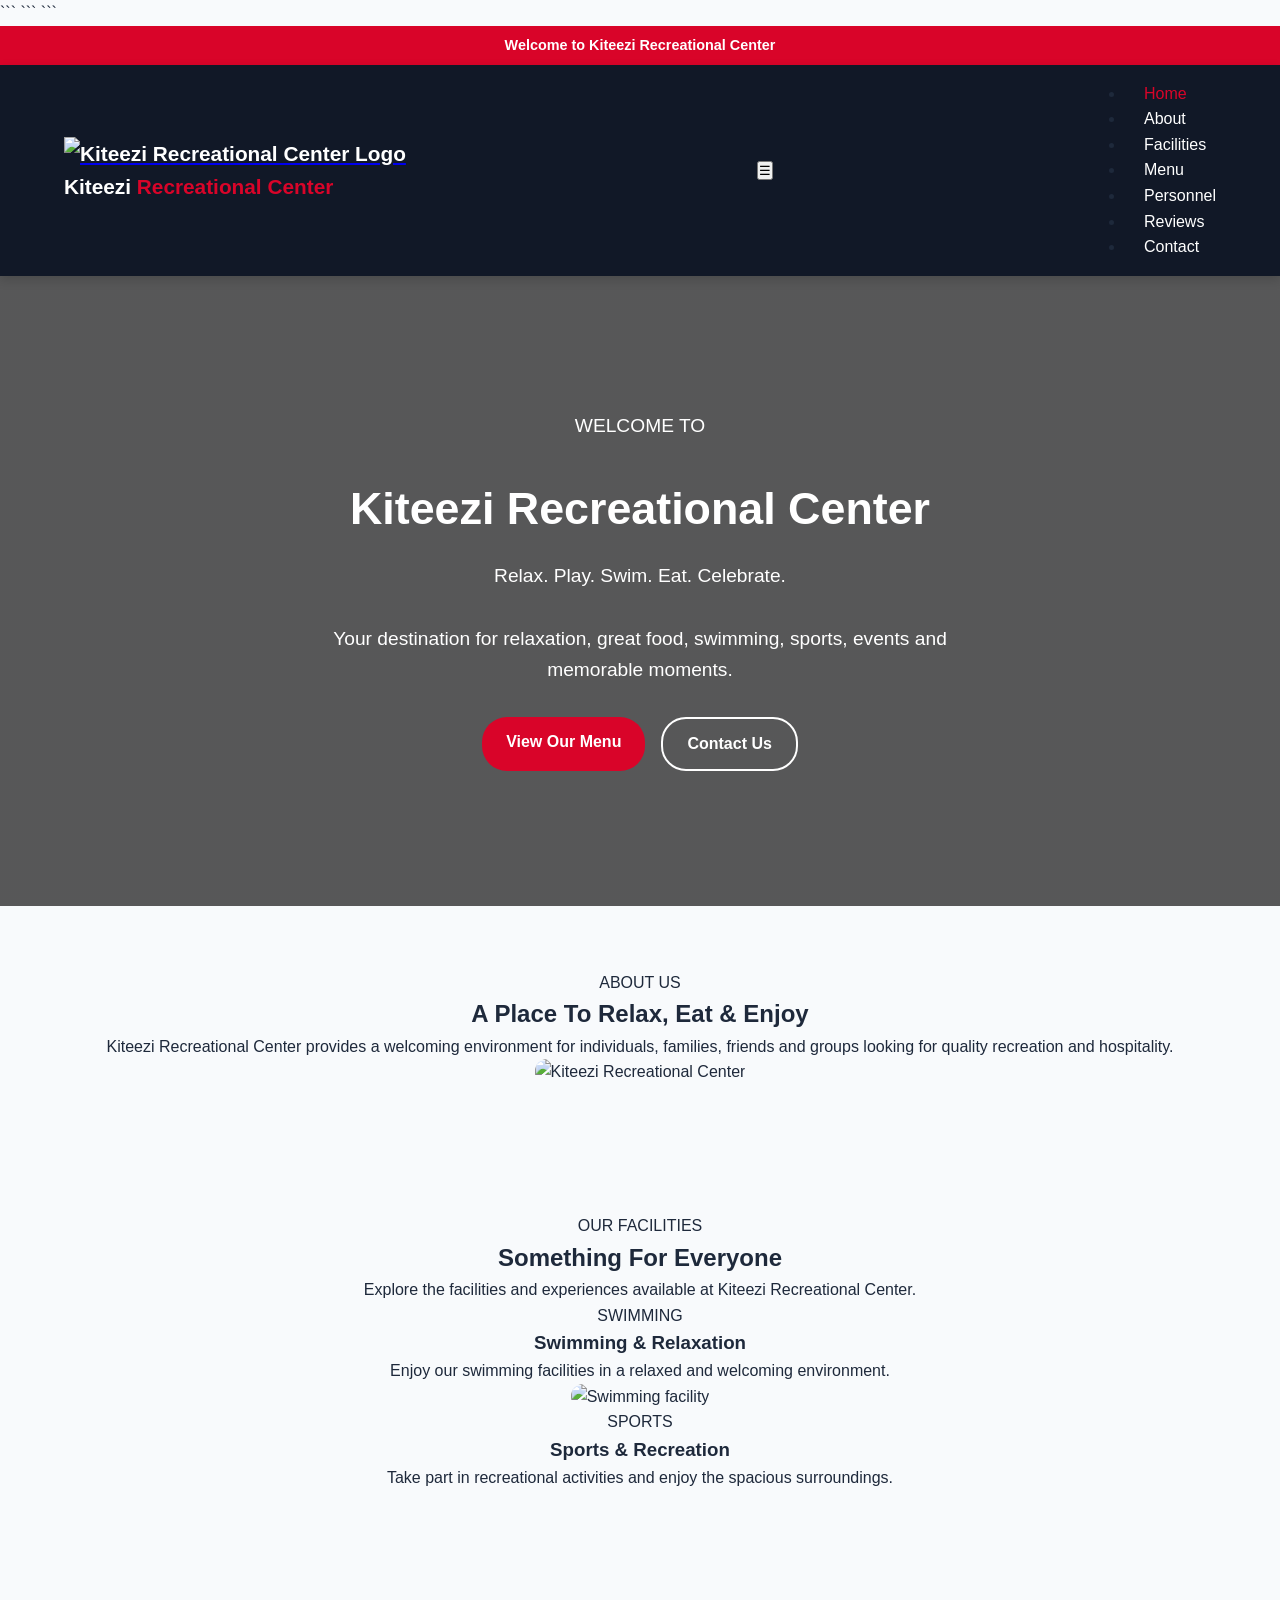
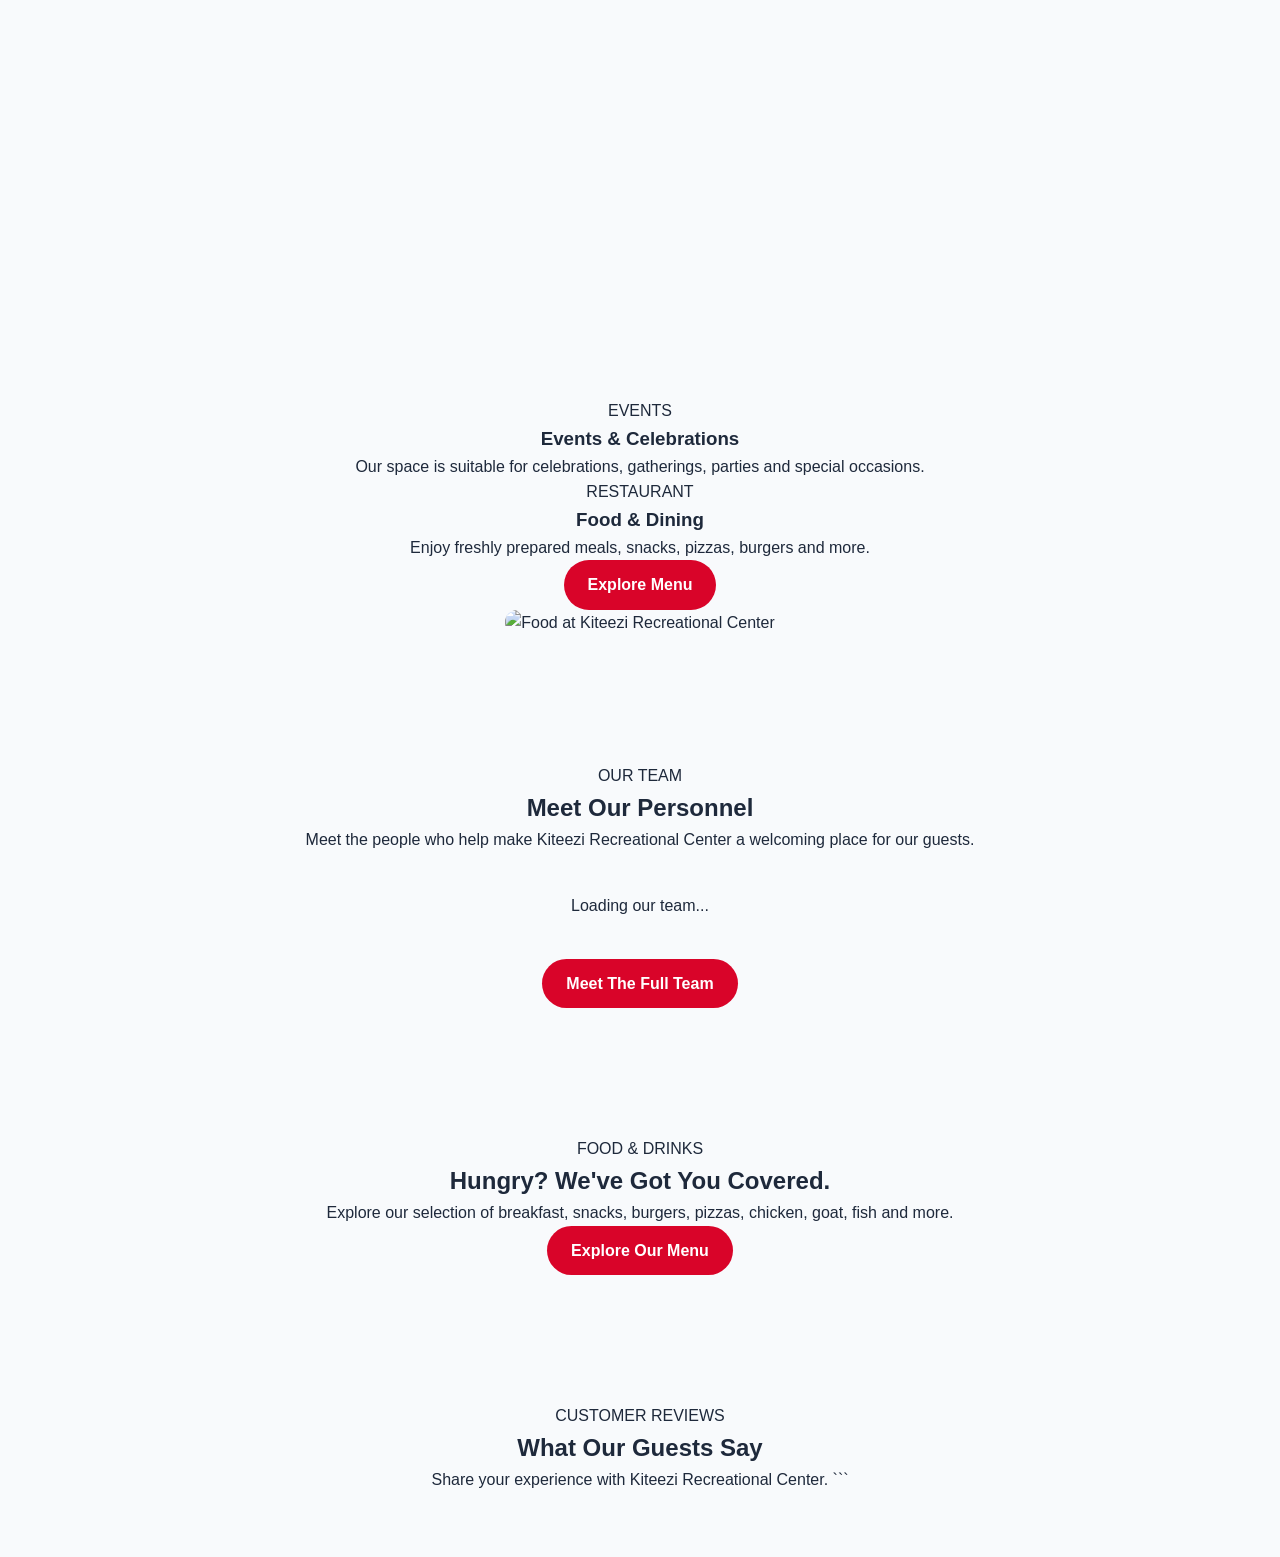
==== index.html @ ade12d92 "Refactor index.html for improved structure and clarity Removed duplicate meta tags and improved stru" ====
<!DOCTYPE html>

<html lang="en">

<head>
    <meta charset="UTF-8">
    <meta name="viewport" content="width=device-width, initial-scale=1.0">

```
<title>Kiteezi Recreational Center</title>

<link rel="stylesheet" href="style.css">
```

</head>

<body>

```
<!-- ============================= -->
<!-- ANNOUNCEMENT BAR -->
<!-- ============================= -->

<div
    id="live-announcement-bar"
    class="announcement-bar"
>
    Welcome to Kiteezi Recreational Center
</div>


<!-- ============================= -->
<!-- NAVIGATION -->
<!-- ============================= -->

<nav class="navbar">

    <div class="logo-area">

        <a href="#home" class="logo-link">
            <img
                src="images/LOGO.png"
                alt="Kiteezi Recreational Center Logo"
                class="logo"
            >
        </a>

        <h1 class="logo">
            Kiteezi <span>Recreational Center</span>
        </h1>

    </div>


    <button
        class="nav-toggle"
        id="nav-toggle"
        aria-label="Open navigation"
        type="button"
    >
        ☰
    </button>


    <ul
        class="nav-links"
        id="nav-links"
    >

        <li>
            <a href="#home" class="active">
                Home
            </a>
        </li>

        <li>
            <a href="#about">
                About
            </a>
        </li>

        <li>
            <a href="#facilities">
                Facilities
            </a>
        </li>

        <li>
            <a href="menu.html">
                Menu
            </a>
        </li>

        <li>
            <a href="personel.html">
                Personnel
            </a>
        </li>

        <li>
            <a href="#reviews">
                Reviews
            </a>
        </li>

        <li>
            <a href="#contact">
                Contact
            </a>
        </li>

    </ul>

</nav>


<!-- ============================= -->
<!-- HERO SECTION -->
<!-- ============================= -->

<header
    id="home"
    class="hero"
>

    <div class="hero-overlay"></div>

    <div class="hero-content">

        <p class="eyebrow">
            WELCOME TO
        </p>

        <h1>
            Kiteezi Recreational Center
        </h1>

        <p>
            Relax. Play. Swim. Eat. Celebrate.
        </p>

        <p>
            Your destination for relaxation, great food,
            swimming, sports, events and memorable moments.
        </p>

        <div class="hero-buttons">

            <a
                href="menu.html"
                class="btn btn-primary"
            >
                View Our Menu
            </a>

            <a
                href="#contact"
                class="btn btn-secondary"
            >
                Contact Us
            </a>

        </div>

    </div>

</header>


<!-- ============================= -->
<!-- ABOUT SECTION -->
<!-- ============================= -->

<section
    id="about"
    class="section about-section"
>

    <div class="section-heading">

        <p class="eyebrow">
            ABOUT US
        </p>

        <h2>
            A Place To Relax, Eat & Enjoy
        </h2>

        <p>
            Kiteezi Recreational Center provides a welcoming
            environment for individuals, families, friends and
            groups looking for quality recreation and hospitality.
        </p>

    </div>


    <div
        id="about-media"
        class="media-gallery carousel"
        data-media-area="about"
    >

        <div class="media-slide fallback-slide active">

            <img
                src="images/full view.jpg"
                alt="Kiteezi Recreational Center"
            >

        </div>

    </div>

</section>


<!-- ============================= -->
<!-- FACILITIES SECTION -->
<!-- ============================= -->

<section
    id="facilities"
    class="section facilities-section"
>

    <div class="section-heading">

        <p class="eyebrow">
            OUR FACILITIES
        </p>

        <h2>
            Something For Everyone
        </h2>

        <p>
            Explore the facilities and experiences available
            at Kiteezi Recreational Center.
        </p>

    </div>


    <!-- SWIMMING -->

    <div class="facility-card">

        <div class="facility-text">

            <p class="eyebrow">
                SWIMMING
            </p>

            <h3>
                Swimming & Relaxation
            </h3>

            <p>
                Enjoy our swimming facilities in a relaxed
                and welcoming environment.
            </p>

        </div>


        <div
            id="swimming-media"
            class="media-gallery carousel"
            data-media-area="swimming"
        >

            <div class="media-slide fallback-slide active">

                <img
                    src="images/sky view.webp"
                    alt="Swimming facility"
                >

            </div>

        </div>

    </div>


    <!-- SPORTS -->

    <div class="facility-card reverse">

        <div class="facility-text">

            <p class="eyebrow">
                SPORTS
            </p>

            <h3>
                Sports & Recreation
            </h3>

            <p>
                Take part in recreational activities and enjoy
                the spacious surroundings.
            </p>

        </div>


        <div
            id="sports-media"
            class="media-gallery carousel"
            data-media-area="sports"
        >

            <div class="media-slide fallback-slide active">

                <video
                    src="videos/gardens.mp4"
                    muted
                    autoplay
                    loop
                    playsinline
                ></video>

            </div>

        </div>

    </div>


    <!-- EVENTS -->

    <div class="facility-card">

        <div class="facility-text">

            <p class="eyebrow">
                EVENTS
            </p>

            <h3>
                Events & Celebrations
            </h3>

            <p>
                Our space is suitable for celebrations,
                gatherings, parties and special occasions.
            </p>

        </div>


        <div
            id="events-media"
            class="media-gallery carousel"
            data-media-area="events"
        >
        </div>

    </div>


    <!-- RESTAURANT -->

    <div class="facility-card reverse">

        <div class="facility-text">

            <p class="eyebrow">
                RESTAURANT
            </p>

            <h3>
                Food & Dining
            </h3>

            <p>
                Enjoy freshly prepared meals, snacks,
                pizzas, burgers and more.
            </p>

            <a
                href="menu.html"
                class="btn btn-primary"
            >
                Explore Menu
            </a>

        </div>


        <div
            id="restaurant-media"
            class="media-gallery carousel"
            data-media-area="restaurant"
        >

            <div class="media-slide fallback-slide active">

                <img
                    src="images/food.webp"
                    alt="Food at Kiteezi Recreational Center"
                >

            </div>

            <div class="media-slide fallback-slide">

                <img
                    src="images/pizza.jpg"
                    alt="Pizza"
                >

            </div>

        </div>

    </div>

</section>


<!-- ============================= -->
<!-- PERSONNEL PREVIEW -->
<!-- ============================= -->

<section class="section personnel-section">

    <div class="section-heading">

        <p class="eyebrow">
            OUR TEAM
        </p>

        <h2>
            Meet Our Personnel
        </h2>

        <p>
            Meet the people who help make Kiteezi Recreational
            Center a welcoming place for our guests.
        </p>

    </div>


    <div
        id="personnel-container"
        class="personnel-container"
    >

        <div class="loading-message">
            Loading our team...
        </div>

    </div>


    <a
        href="personel.html"
        class="btn btn-primary"
    >
        Meet The Full Team
    </a>

</section>


<!-- ============================= -->
<!-- MENU CTA -->
<!-- ============================= -->

<section class="section menu-cta">

    <div class="section-heading">

        <p class="eyebrow">
            FOOD & DRINKS
        </p>

        <h2>
            Hungry? We've Got You Covered.
        </h2>

        <p>
            Explore our selection of breakfast, snacks,
            burgers, pizzas, chicken, goat, fish and more.
        </p>

    </div>


    <a
        href="menu.html"
        class="btn btn-primary"
    >
        Explore Our Menu
    </a>

</section>


<!-- ============================= -->
<!-- REVIEWS SECTION -->
<!-- ============================= -->

<section
    id="reviews"
    class="section reviews-section"
>

    <div class="section-heading">

        <p class="eyebrow">
            CUSTOMER REVIEWS
        </p>

        <h2>
            What Our Guests Say
        </h2>

        <p>
            Share your experience with Kiteezi Recreational Center.
```
---- style.css ----
:root {
  --primary-red: #d90429;
  --primary-hover: #ef233c;
  --bg-dark: #111827;
  --bg-light: #f8fafc;
  --card-bg: #ffffff;
  --text-dark: #1e293b;
  --text-muted: #64748b;
  --text-light: #ffffff;
  --whatsapp-green: #25d366;
  --border-radius: 12px;
}

* {
  margin: 0;
  padding: 0;
  box-sizing: border-box;
  font-family: 'Segoe UI', -apple-system, BlinkMacSystemFont, Roboto, sans-serif;
}

body {
  background-color: var(--bg-light);
  color: var(--text-dark);
  line-height: 1.6;
}

/* ANNOUNCEMENT BAR */
.announcement-bar {
  background-color: var(--primary-red);
  color: white;
  text-align: center;
  padding: 0.5rem 1rem;
  font-size: 0.9rem;
  font-weight: bold;
}

/* NAVBAR */
.navbar {
  display: flex;
  justify-content: space-between;
  align-items: center;
  padding: 1rem 5%;
  background: var(--bg-dark);
  position: sticky;
  top: 0;
  z-index: 900;
  box-shadow: 0 4px 10px rgba(0,0,0,0.15);
}

.logo {
  color: var(--text-light);
  font-size: 1.3rem;
  font-weight: bold;
}

.logo span {
  color: var(--primary-red);
}

.nav-links a {
  color: var(--text-light);
  text-decoration: none;
  margin-left: 1.2rem;
  font-weight: 500;
  transition: color 0.2s;
}

.nav-links a.nav-highlight {
  color: var(--primary-red);
  font-weight: bold;
}

.nav-links a:hover, .nav-links a.active {
  color: var(--primary-red);
}

.header-actions {
  display: flex;
  align-items: center;
  gap: 1rem;
}

.btn-primary-sm {
  background: var(--primary-red);
  color: white;
  padding: 0.5rem 1rem;
  border-radius: 20px;
  text-decoration: none;
  font-weight: bold;
  font-size: 0.9rem;
}

.cart-btn {
  background: var(--primary-red);
  color: white;
  border: none;
  padding: 0.6rem 1.2rem;
  border-radius: 20px;
  cursor: pointer;
  position: relative;
  font-weight: bold;
}

.cart-badge {
  background: white;
  color: var(--primary-red);
  border-radius: 50%;
  padding: 2px 7px;
  font-size: 0.8rem;
  margin-left: 4px;
}

/* HERO */
.hero {
  background: linear-gradient(rgba(0,0,0,0.65), rgba(0,0,0,0.65)), url('https://images.unsplash.com/photo-1576013551627-0cc20b96c2a7?auto=format&fit=crop&w=1350&q=80') center/cover;
  min-height: 70vh;
  display: flex;
  align-items: center;
  justify-content: center;
  text-align: center;
  color: white;
  padding: 2rem;
}

.menu-page-header {
  background: var(--bg-dark);
  color: white;
  text-align: center;
  padding: 3rem 1rem;
}

.menu-page-header h1 {
  font-size: 2.2rem;
  margin-bottom: 0.5rem;
}

.menu-page-header p {
  color: var(--text-muted);
  max-width: 600px;
  margin: 0 auto;
}

.hero h1 {
  font-size: 2.8rem;
  margin-bottom: 1rem;
}

.hero p {
  font-size: 1.2rem;
  max-width: 650px;
  margin: 0 auto 2rem auto;
}

.hero-buttons {
  display: flex;
  gap: 1rem;
  justify-content: center;
  flex-wrap: wrap;
}

/* BUTTONS */
.btn-primary {
  background: var(--primary-red);
  color: white;
  border: none;
  padding: 0.75rem 1.5rem;
  border-radius: 25px;
  font-weight: bold;
  cursor: pointer;
  text-decoration: none;
  display: inline-block;
}

.btn-primary:hover {
  background: var(--primary-hover);
}

.btn-secondary {
  background: transparent;
  color: white;
  border: 2px solid white;
  padding: 0.75rem 1.5rem;
  border-radius: 25px;
  font-weight: bold;
  cursor: pointer;
  text-decoration: none;
}

.btn-secondary-sm {
  background: #334155;
  color: white;
  border: none;
  padding: 0.4rem 0.8rem;
  border-radius: 6px;
  cursor: pointer;
}

/* SECTIONS & CARDS */
.section {
  padding: 4rem 8%;
  text-align: center;
}

.dark-bg {
  background-color: var(--bg-dark);
  color: white;
}

.subtitle {
  color: var(--text-muted);
  margin-bottom: 2.5rem;
}

.cards-grid {
  display: grid;
  grid-template-columns: repeat(auto-fit, minmax(280px, 1fr));
  gap: 2rem;
}

.card {
  background: var(--card-bg);
  color: var(--text-dark);
  padding: 2rem;
  border-radius: var(--border-radius);
  text-align: left;
  box-shadow: 0 4px 15px rgba(0,0,0,0.05);
}

.card.highlight {
  border: 2px solid var(--primary-red);
}

.card .icon {
  font-size: 2.2rem;
  color: var(--primary-red);
  margin-bottom: 1rem;
}

.bar-info-box {
  background: #1e293b;
  padding: 2rem;
  border-radius: var(--border-radius);
  max-width: 700px;
  margin: 0 auto;
  text-align: left;
}

.bar-info-box p {
  margin-bottom: 1rem;
  font-size: 1.1rem;
}

/* MENU SECTION & TABS */
.menu-tabs {
  display: flex;
  gap: 0.5rem;
  overflow-x: auto;
  padding-bottom: 1rem;
  margin-bottom: 2rem;
  justify-content: center;
  flex-wrap: wrap;
}

.tab-btn {
  background: #e2e8f0;
  border: none;
  padding: 0.6rem 1.2rem;
  border-radius: 20px;
  font-weight: 600;
  cursor: pointer;
}

.tab-btn.active {
  background: var(--primary-red);
  color: white;
}

.menu-grid {
  display: grid;
  grid-template-columns: repeat(auto-fill, minmax(250px, 1fr));
  gap: 1.5rem;
}

.menu-card {
  background: white;
  border-radius: var(--border-radius);
  padding: 1.2rem;
  text-align: left;
  box-shadow: 0 4px 12px rgba(0,0,0,0.06);
  display: flex;
  flex-direction: column;
  justify-content: space-between;
}

.menu-img {
  width: 100%;
  height: 170px;
  object-fit: contain;
  background-color: #fafafa;
  border-radius: 8px;
  margin-bottom: 1rem;
}

.menu-card-title {
  font-size: 1.1rem;
  font-weight: bold;
  margin-bottom: 0.3rem;
}

.menu-card-price {
  font-weight: bold;
  color: var(--primary-red);
  margin-bottom: 1rem;
}

/* MODAL STYLES */
.modal {
  display: none;
  position: fixed;
  top:0; left:0; width:100%; height:100%;
  background: rgba(0,0,0,0.7);
  z-index: 1000;
  align-items: center;
  justify-content: center;
}

.modal-content {
  background: white;
  border-radius: var(--border-radius);
  padding: 2rem;
  width: 90%;
  max-width: 500px;
  position: relative;
  max-height: 90vh;
  overflow-y: auto;
}

.close-btn {
  position: absolute;
  top: 1rem; right: 1.2rem;
  font-size: 1.8rem;
  cursor: pointer;
}

.options-stack {
  display: flex;
  flex-direction: column;
  gap: 0.5rem;
  margin-top: 0.4rem;
  margin-bottom: 1.2rem;
}

.options-stack label {
  background: #f1f5f9;
  padding: 0.6rem 0.8rem;
  border-radius: 6px;
  cursor: pointer;
}

textarea, input[type="text"], input[type="tel"], input[type="number"], select {
  width: 100%;
  padding: 0.75rem;
  border-radius: 8px;
  border: 1px solid #cbd5e1;
  margin-top: 0.4rem;
}

.full-width-btn {
  width: 100%;
}

/* CART DRAWER */
.cart-drawer {
  position: fixed;
  top: 0; right: -400px;
  width: 100%; max-width: 380px;
  height: 100vh;
  background: white;
  box-shadow: -4px 0 15px rgba(0,0,0,0.2);
  z-index: 1100;
  transition: right 0.3s ease;
  display: flex;
  flex-direction: column;
}

.cart-drawer.open {
  right: 0;
}

.cart-header {
  padding: 1.2rem;
  background: var(--bg-dark);
  color: white;
  display: flex;
  justify-content: space-between;
  align-items: center;
}

.cart-items-body {
  flex: 1;
  overflow-y: auto;
  padding: 1.2rem;
}

.cart-item-row {
  border-bottom: 1px solid #e2e8f0;
  padding-bottom: 0.8rem;
  margin-bottom: 0.8rem;
  display: flex;
  justify-content: space-between;
  align-items: flex-start;
}

.cart-footer {
  padding: 1.2rem;
  border-top: 1px solid #e2e8f0;
  background: #f8fafc;
}

.whatsapp-btn {
  background: var(--whatsapp-green);
  color: white;
  border: none;
  width: 100%;
  padding: 0.8rem;
  border-radius: 25px;
  font-weight: bold;
  cursor: pointer;
  margin-top: 1rem;
}

/* ADMIN PAGE STYLES */
.admin-page-bg {
  background: #0f172a;
  min-height: 100vh;
  display: flex;
  align-items: center;
  justify-content: center;
  padding: 2rem 1rem;
}

.admin-container {
  width: 100%;
  max-width: 900px;
}

.admin-card {
  background: white;
  padding: 2.5rem;
  border-radius: var(--border-radius);
  box-shadow: 0 10px 25px rgba(0,0,0,0.3);
}

.admin-wide {
  max-width: 900px;
  margin: 0 auto;
}

.admin-header {
  display: flex;
  justify-content: space-between;
  align-items: center;
  border-bottom: 2px solid #f1f5f9;
  padding-bottom: 1rem;
  margin-bottom: 1.5rem;
}

.admin-content-grid {
  display: grid;
  grid-template-columns: 1fr 1fr;
  gap: 2rem;
}

.admin-form-box {
  background: #f8fafc;
  padding: 1.5rem;
  border-radius: 8px;
}

.two-col-inputs {
  display: flex;
  gap: 1rem;
}

.checkbox-row {
  display: flex;
  gap: 1rem;
  margin-top: 0.8rem;
}

.admin-item-scroll {
  max-height: 400px;
  overflow-y: auto;
  border: 1px solid #e2e8f0;
  border-radius: 8px;
  padding: 0.5rem 1rem;
}

footer {
  background: #090d16;
  color: #94a3b8;
  text-align: center;
  padding: 2rem;
}

@media(max-width: 768px) {
  .nav-links { display: none; }
  .admin-content-grid { grid-template-columns: 1fr; }
}
/* =========================================================
   ADMIN ADDITIONS
========================================================= */

.admin-section {
  margin-top: 30px;
  padding-top: 25px;
  border-top: 2px solid #e2e8f0;
}

.admin-section h2 {
  margin-bottom: 15px;
}

.admin-card label {
  display: block;
  margin-top: 12px;
  margin-bottom: 4px;
  font-weight: 600;
}

.admin-card input,
.admin-card textarea,
.admin-card select {
  width: 100%;
  padding: 11px;
  border: 1px solid #cbd5e1;
  border-radius: 8px;
  margin-bottom: 8px;
}

.admin-header {
  display: flex;
  justify-content: space-between;
  align-items: center;
  gap: 15px;
  border-bottom: 2px solid #f1f5f9;
  padding-bottom: 15px;
}

.admin-header span {
  display: block;
  color: #64748b;
  font-size: 0.85rem;
}

.admin-logout-btn {
  background: #111827;
  color: white;
  border: none;
  padding: 10px 16px;
  border-radius: 8px;
  cursor: pointer;
}

.admin-form-box {
  background: #f8fafc;
  padding: 20px;
  border-radius: 10px;
  margin-top: 15px;
}

.admin-form-box form {
  display: flex;
  flex-direction: column;
  gap: 8px;
}

.admin-form-box button {
  margin-top: 8px;
}

.checkbox-row {
  display: flex;
  gap: 20px;
  flex-wrap: wrap;
  margin: 8px 0;
}

.checkbox-row label {
  display: flex;
  align-items: center;
  gap: 6px;
  margin: 0;
}

.checkbox-row input {
  width: auto;
  margin: 0;
}

.admin-menu-row {
  display: flex;
  justify-content: space-between;
  align-items: center;
  gap: 10px;
  background: white;
  border: 1px solid #e2e8f0;
  padding: 12px;
  border-radius: 8px;
  margin-bottom: 8px;
}

.admin-menu-info {
  display: flex;
  flex-direction: column;
}

.admin-menu-info small {
  color: #64748b;
}

.admin-menu-actions {
  display: flex;
  gap: 5px;
}

.admin-edit-btn,
.admin-delete-btn {
  border: none;
  color: white;
  padding: 7px 10px;
  border-radius: 6px;
  cursor: pointer;
}

.admin-edit-btn {
  background: #2563eb;
}

.admin-delete-btn {
  background: #dc3545;
}


/* =========================================================
   MEDIA ADMIN
========================================================= */

.admin-media-row {
  display: grid;
  grid-template-columns: 100px 1fr auto;
  gap: 15px;
  align-items: center;
  background: white;
  border: 1px solid #e2e8f0;
  padding: 10px;
  border-radius: 8px;
  margin-bottom: 8px;
}

.admin-media-preview img,
.admin-media-preview video {
  width: 100px;
  height: 75px;
  object-fit: cover;
  border-radius: 6px;
}

.admin-media-details {
  display: flex;
  flex-direction: column;
}

.admin-media-details span,
.admin-media-details small {
  color: #64748b;
}


/* =========================================================
   PERSONNEL ADMIN
========================================================= */

.admin-person-row {
  display: grid;
  grid-template-columns: 70px 1fr auto;
  align-items: center;
  gap: 12px;
  background: white;
  border: 1px solid #e2e8f0;
  padding: 10px;
  border-radius: 8px;
  margin-bottom: 8px;
}

.admin-person-row img {
  width: 60px;
  height: 60px;
  object-fit: cover;
  border-radius: 50%;
}

.admin-person-row div:nth-child(2) {
  display: flex;
  flex-direction: column;
}

.admin-person-row small {
  color: #64748b;
}


/* =========================================================
   PUBLIC MEDIA
========================================================= */

.media-gallery {
  position: relative;
  overflow: hidden;
}

.media-slide {
  display: none;
  width: 100%;
}

.media-slide.active {
  display: block;
}

.media-slide img,
.media-slide video {
  width: 100%;
  height: 100%;
  max-height: 500px;
  object-fit: cover;
  border-radius: 12px;
}

.gallery-prev,
.gallery-next {
  position: absolute;
  top: 50%;
  transform: translateY(-50%);
  z-index: 5;
  width: 42px;
  height: 42px;
  border: none;
  border-radius: 50%;
  background: rgba(0,0,0,0.65);
  color: white;
  cursor: pointer;
  font-size: 20px;
}

.gallery-prev {
  left: 12px;
}

.gallery-next {
  right: 12px;
}


/* =========================================================
   PERSONNEL PUBLIC PAGE
========================================================= */

.personnel-container {
  width: min(1100px, 92%);
  margin: 40px auto;
  display: grid;
  grid-template-columns: repeat(
    auto-fit,
    minmax(260px, 1fr)
  );
  gap: 25px;
}

.personnel-card {
  background: white;
  border-radius: 14px;
  overflow: hidden;
  box-shadow: 0 8px 25px rgba(0,0,0,0.08);
}

.personnel-image {
  width: 100%;
  height: 300px;
  overflow: hidden;
}

.personnel-image img {
  width: 100%;
  height: 100%;
  object-fit: cover;
}

.personnel-info {
  padding: 20px;
  text-align: center;
}

.personnel-info h2 {
  margin-bottom: 5px;
}

.personnel-info h3 {
  color: var(--primary-red);
  margin-bottom: 10px;
}

.personnel-intro {
  background: var(--bg-dark);
  color: white;
  text-align: center;
  padding: 80px 20px;
}

.personnel-intro p {
  max-width: 700px;
  margin: 10px auto;
}

.empty-team {
  text-align: center;
  width: 100%;
  padding: 50px;
}


/* =========================================================
   MOBILE ADMIN
========================================================= */

@media(max-width: 700px) {

  .admin-header {
    flex-direction: column;
    align-items: flex-start;
  }

  .admin-content-grid {
    grid-template-columns: 1fr;
  }

  .admin-media-row {
    grid-template-columns: 80px 1fr;
  }

  .admin-media-row button {
    grid-column: 1 / -1;
  }

  .admin-person-row {
    grid-template-columns: 60px 1fr;
  }

  .admin-person-row > div:last-child {
    grid-column: 1 / -1;
  }

}
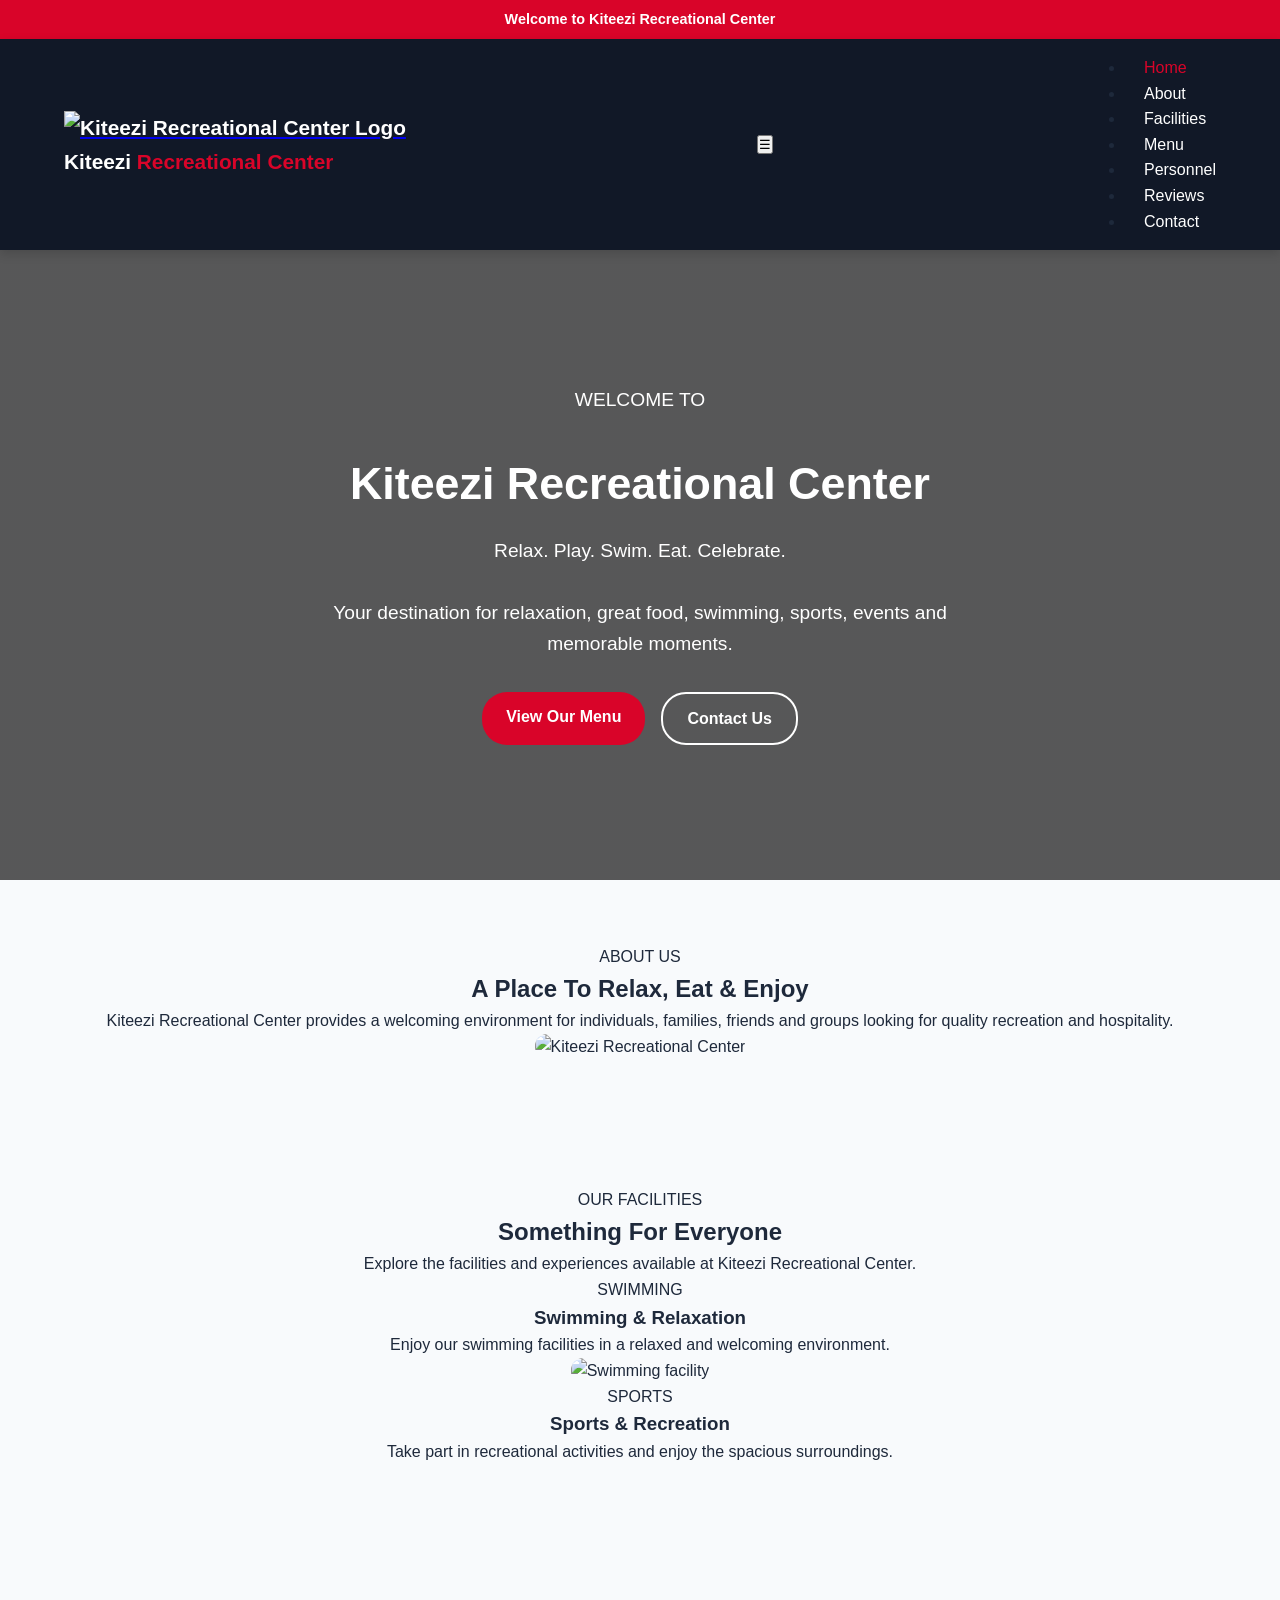
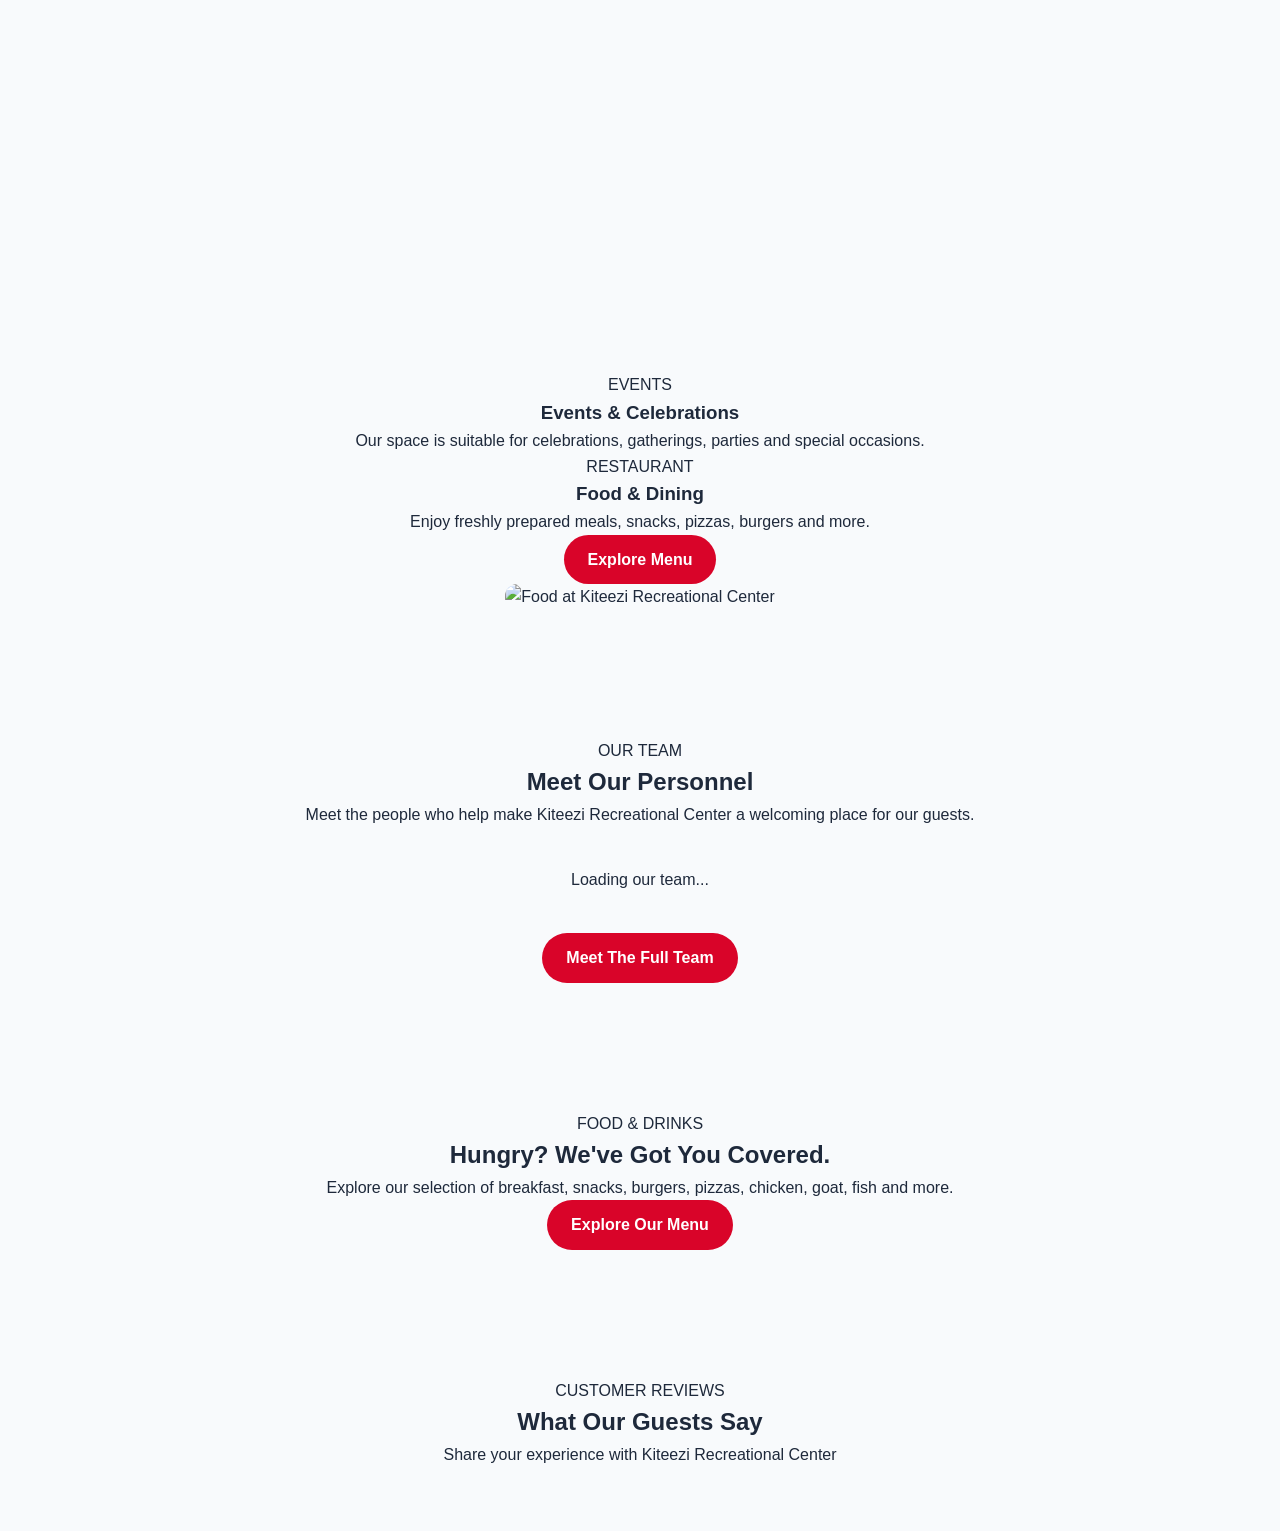
==== commit 5ea2c00a: "Remove unnecessary code comments and fix HTML tags" ====
--- a/index.html
+++ b/index.html
@@ -6,17 +6,14 @@
     <meta charset="UTF-8">
     <meta name="viewport" content="width=device-width, initial-scale=1.0">
 
-```
 <title>Kiteezi Recreational Center</title>
 
 <link rel="stylesheet" href="style.css">
-```
 
 </head>
 
 <body>
 
-```
 <!-- ============================= -->
 <!-- ANNOUNCEMENT BAR -->
 <!-- ============================= -->
@@ -521,5 +518,4 @@
         </h2>
 
         <p>
-            Share your experience with Kiteezi Recreational Center.
-```
+            Share your experience with Kiteezi Recreational Center
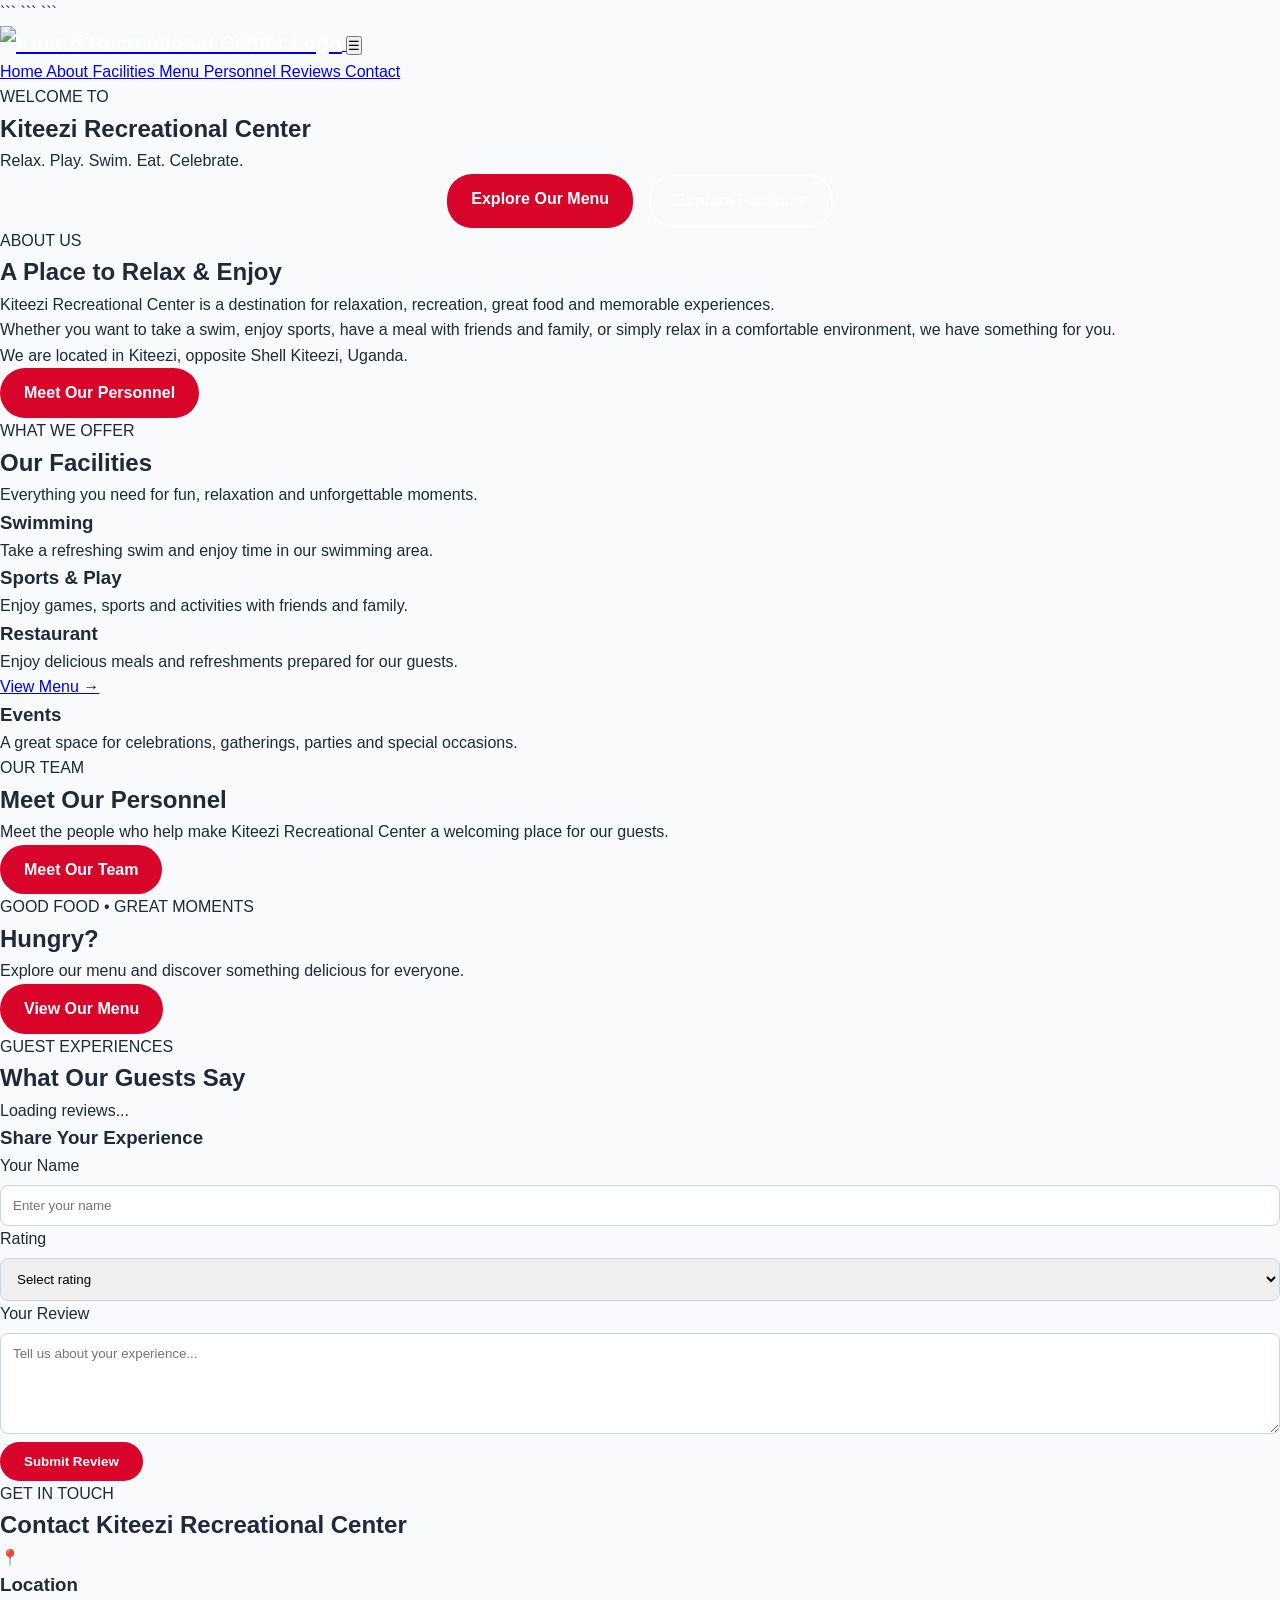
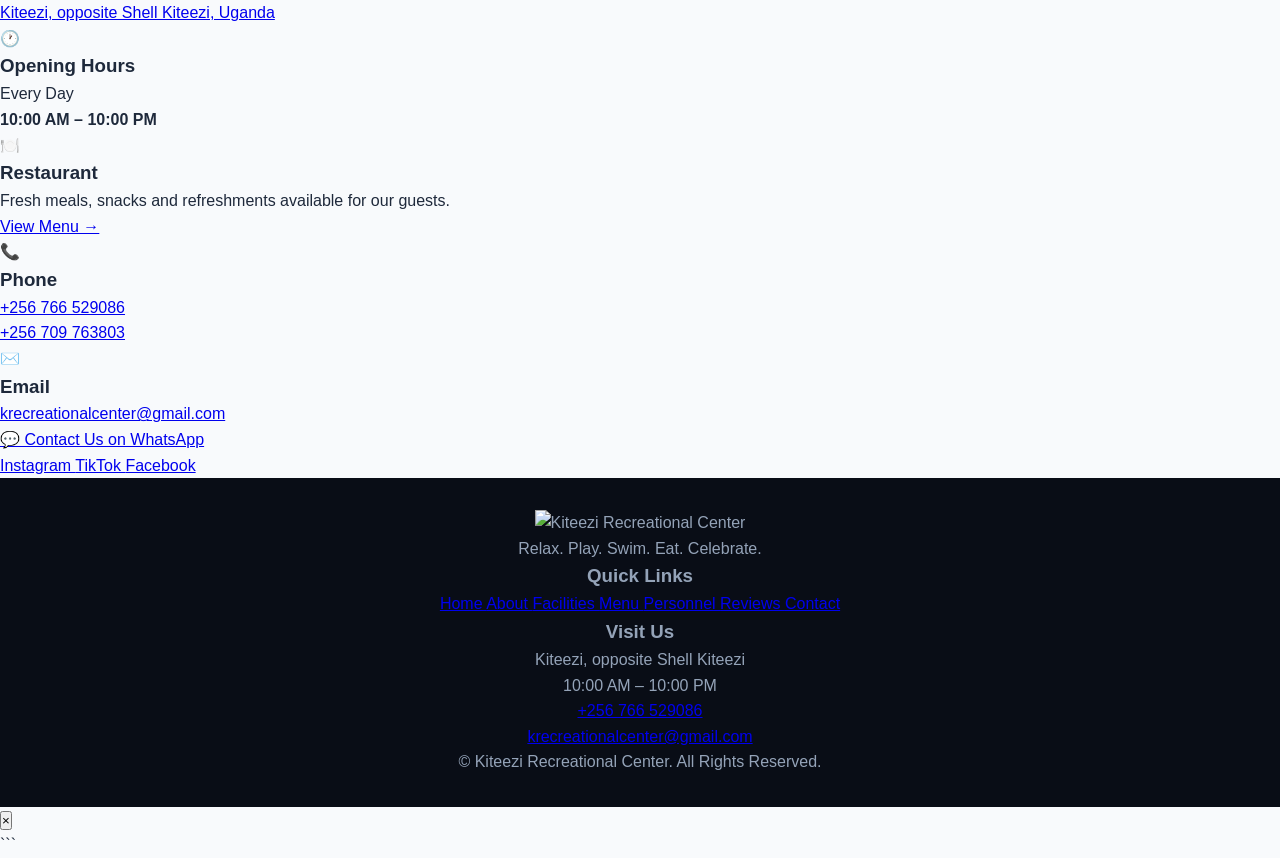
==== commit 27f93ab4: "Enhance index.html with meta tags and structure Added meta description and improved structure of HTM" ====
--- a/index.html
+++ b/index.html
@@ -4,37 +4,45 @@
 
 <head>
     <meta charset="UTF-8">
-    <meta name="viewport" content="width=device-width, initial-scale=1.0">
-
-<title>Kiteezi Recreational Center</title>
-
-<link rel="stylesheet" href="style.css">
+
+```
+<meta
+    name="viewport"
+    content="width=device-width, initial-scale=1.0"
+>
+
+<meta
+    name="description"
+    content="Kiteezi Recreational Center — swimming, sports, restaurant, events and relaxation in Kiteezi, Uganda."
+>
+
+<title>
+    Kiteezi Recreational Center
+</title>
+
+<link
+    rel="stylesheet"
+    href="style.css"
+>
+```
 
 </head>
 
 <body>
 
-<!-- ============================= -->
-<!-- ANNOUNCEMENT BAR -->
-<!-- ============================= -->
-
-<div
-    id="live-announcement-bar"
-    class="announcement-bar"
->
-    Welcome to Kiteezi Recreational Center
-</div>
-
-
-<!-- ============================= -->
-<!-- NAVIGATION -->
-<!-- ============================= -->
-
-<nav class="navbar">
-
-    <div class="logo-area">
-
-        <a href="#home" class="logo-link">
+```
+<!-- =========================
+     HEADER / NAVIGATION
+========================== -->
+
+<header class="site-header">
+
+    <div class="nav-container">
+
+        <a
+            href="index.html"
+            class="logo-link"
+        >
             <img
                 src="images/LOGO.png"
                 alt="Kiteezi Recreational Center Logo"
@@ -42,480 +50,915 @@
             >
         </a>
 
-        <h1 class="logo">
-            Kiteezi <span>Recreational Center</span>
-        </h1>
-
-    </div>
-
-
-    <button
-        class="nav-toggle"
-        id="nav-toggle"
-        aria-label="Open navigation"
-        type="button"
-    >
-        ☰
-    </button>
-
-
-    <ul
-        class="nav-links"
-        id="nav-links"
-    >
-
-        <li>
-            <a href="#home" class="active">
+        <button
+            class="menu-toggle"
+            id="menuToggle"
+            aria-label="Open navigation menu"
+            type="button"
+        >
+            ☰
+        </button>
+
+        <nav
+            class="main-nav"
+            id="mainNav"
+        >
+
+            <a
+                href="index.html"
+                class="active"
+            >
                 Home
             </a>
-        </li>
-
-        <li>
+
             <a href="#about">
                 About
             </a>
-        </li>
-
-        <li>
+
             <a href="#facilities">
                 Facilities
             </a>
-        </li>
-
-        <li>
+
             <a href="menu.html">
                 Menu
             </a>
-        </li>
-
-        <li>
+
             <a href="personel.html">
                 Personnel
             </a>
-        </li>
-
-        <li>
+
             <a href="#reviews">
                 Reviews
             </a>
-        </li>
-
-        <li>
+
             <a href="#contact">
                 Contact
             </a>
-        </li>
-
-    </ul>
-
-</nav>
-
-
-<!-- ============================= -->
-<!-- HERO SECTION -->
-<!-- ============================= -->
-
-<header
-    id="home"
-    class="hero"
->
-
-    <div class="hero-overlay"></div>
-
-    <div class="hero-content">
-
-        <p class="eyebrow">
-            WELCOME TO
-        </p>
-
-        <h1>
-            Kiteezi Recreational Center
-        </h1>
-
-        <p>
-            Relax. Play. Swim. Eat. Celebrate.
-        </p>
-
-        <p>
-            Your destination for relaxation, great food,
-            swimming, sports, events and memorable moments.
-        </p>
-
-        <div class="hero-buttons">
-
-            <a
-                href="menu.html"
-                class="btn btn-primary"
+
+        </nav>
+
+    </div>
+
+</header>
+
+
+<!-- =========================
+     HERO SECTION
+========================== -->
+
+<main>
+
+    <section
+        class="hero-section"
+        id="home"
+    >
+
+        <div class="hero-overlay"></div>
+
+        <div class="hero-content">
+
+            <p class="hero-subtitle">
+                WELCOME TO
+            </p>
+
+            <h1>
+                Kiteezi Recreational Center
+            </h1>
+
+            <p>
+                Relax. Play. Swim. Eat. Celebrate.
+            </p>
+
+            <div class="hero-buttons">
+
+                <a
+                    href="menu.html"
+                    class="btn btn-primary"
+                >
+                    Explore Our Menu
+                </a>
+
+                <a
+                    href="#facilities"
+                    class="btn btn-secondary"
+                >
+                    Explore Facilities
+                </a>
+
+            </div>
+
+        </div>
+
+    </section>
+
+
+    <!-- =========================
+         ABOUT
+    ========================== -->
+
+    <section
+        class="about-section"
+        id="about"
+    >
+
+        <div class="section-container">
+
+            <div class="section-heading">
+
+                <span>
+                    ABOUT US
+                </span>
+
+                <h2>
+                    A Place to Relax & Enjoy
+                </h2>
+
+            </div>
+
+            <div class="about-content">
+
+                <div class="about-text">
+
+                    <p>
+                        Kiteezi Recreational Center is a destination
+                        for relaxation, recreation, great food and
+                        memorable experiences.
+                    </p>
+
+                    <p>
+                        Whether you want to take a swim, enjoy sports,
+                        have a meal with friends and family, or simply
+                        relax in a comfortable environment, we have
+                        something for you.
+                    </p>
+
+                    <p>
+                        We are located in Kiteezi, opposite Shell
+                        Kiteezi, Uganda.
+                    </p>
+
+                    <a
+                        href="personel.html"
+                        class="btn btn-primary"
+                    >
+                        Meet Our Personnel
+                    </a>
+
+                </div>
+
+                <div class="about-media">
+
+                    <div
+                        class="media-gallery"
+                        data-media-area="about"
+                    >
+                        <!-- Images are loaded automatically by script.js -->
+                    </div>
+
+                </div>
+
+            </div>
+
+        </div>
+
+    </section>
+
+
+    <!-- =========================
+         FACILITIES
+    ========================== -->
+
+    <section
+        class="facilities-section"
+        id="facilities"
+    >
+
+        <div class="section-container">
+
+            <div class="section-heading">
+
+                <span>
+                    WHAT WE OFFER
+                </span>
+
+                <h2>
+                    Our Facilities
+                </h2>
+
+                <p>
+                    Everything you need for fun, relaxation and
+                    unforgettable moments.
+                </p>
+
+            </div>
+
+
+            <div class="facilities-grid">
+
+                <!-- Swimming -->
+
+                <article class="facility-card">
+
+                    <div
+                        class="facility-media"
+                        data-media-area="swimming"
+                    >
+                    </div>
+
+                    <div class="facility-content">
+
+                        <h3>
+                            Swimming
+                        </h3>
+
+                        <p>
+                            Take a refreshing swim and enjoy time
+                            in our swimming area.
+                        </p>
+
+                    </div>
+
+                </article>
+
+
+                <!-- Sports -->
+
+                <article class="facility-card">
+
+                    <div
+                        class="facility-media"
+                        data-media-area="sports"
+                    >
+                    </div>
+
+                    <div class="facility-content">
+
+                        <h3>
+                            Sports & Play
+                        </h3>
+
+                        <p>
+                            Enjoy games, sports and activities
+                            with friends and family.
+                        </p>
+
+                    </div>
+
+                </article>
+
+
+                <!-- Restaurant -->
+
+                <article class="facility-card">
+
+                    <div
+                        class="facility-media"
+                        data-media-area="restaurant"
+                    >
+                    </div>
+
+                    <div class="facility-content">
+
+                        <h3>
+                            Restaurant
+                        </h3>
+
+                        <p>
+                            Enjoy delicious meals and refreshments
+                            prepared for our guests.
+                        </p>
+
+                        <a
+                            href="menu.html"
+                            class="text-link"
+                        >
+                            View Menu →
+                        </a>
+
+                    </div>
+
+                </article>
+
+
+                <!-- Events -->
+
+                <article class="facility-card">
+
+                    <div
+                        class="facility-media"
+                        data-media-area="events"
+                    >
+                    </div>
+
+                    <div class="facility-content">
+
+                        <h3>
+                            Events
+                        </h3>
+
+                        <p>
+                            A great space for celebrations, gatherings,
+                            parties and special occasions.
+                        </p>
+
+                    </div>
+
+                </article>
+
+            </div>
+
+        </div>
+
+    </section>
+
+
+    <!-- =========================
+         PERSONNEL PREVIEW
+    ========================== -->
+
+    <section class="personnel-preview">
+
+        <div class="section-container">
+
+            <div class="section-heading">
+
+                <span>
+                    OUR TEAM
+                </span>
+
+                <h2>
+                    Meet Our Personnel
+                </h2>
+
+                <p>
+                    Meet the people who help make Kiteezi Recreational
+                    Center a welcoming place for our guests.
+                </p>
+
+            </div>
+
+            <div class="personnel-preview-content">
+
+                <a
+                    href="personel.html"
+                    class="btn btn-primary"
+                >
+                    Meet Our Team
+                </a>
+
+            </div>
+
+        </div>
+
+    </section>
+
+
+    <!-- =========================
+         MENU CTA
+    ========================== -->
+
+    <section class="menu-cta">
+
+        <div class="menu-cta-overlay"></div>
+
+        <div class="section-container">
+
+            <div class="menu-cta-content">
+
+                <span>
+                    GOOD FOOD • GREAT MOMENTS
+                </span>
+
+                <h2>
+                    Hungry?
+                </h2>
+
+                <p>
+                    Explore our menu and discover something
+                    delicious for everyone.
+                </p>
+
+                <a
+                    href="menu.html"
+                    class="btn btn-primary"
+                >
+                    View Our Menu
+                </a>
+
+            </div>
+
+        </div>
+
+    </section>
+
+
+    <!-- =========================
+         REVIEWS
+    ========================== -->
+
+    <section
+        class="reviews-section"
+        id="reviews"
+    >
+
+        <div class="section-container">
+
+            <div class="section-heading">
+
+                <span>
+                    GUEST EXPERIENCES
+                </span>
+
+                <h2>
+                    What Our Guests Say
+                </h2>
+
+            </div>
+
+
+            <div
+                class="reviews-grid"
+                id="reviewsContainer"
             >
-                View Our Menu
-            </a>
-
-            <a
-                href="#contact"
-                class="btn btn-secondary"
-            >
-                Contact Us
-            </a>
+
+                <!-- Reviews are loaded automatically from Supabase -->
+
+                <div class="loading-message">
+                    Loading reviews...
+                </div>
+
+            </div>
+
+
+            <div class="review-form-container">
+
+                <h3>
+                    Share Your Experience
+                </h3>
+
+                <form id="reviewForm">
+
+                    <div class="form-group">
+
+                        <label for="reviewName">
+                            Your Name
+                        </label>
+
+                        <input
+                            type="text"
+                            id="reviewName"
+                            name="name"
+                            placeholder="Enter your name"
+                            required
+                        >
+
+                    </div>
+
+
+                    <!-- ADDED: RATING -->
+
+                    <div class="form-group">
+
+                        <label for="reviewRating">
+                            Rating
+                        </label>
+
+                        <select
+                            id="reviewRating"
+                            name="rating"
+                            required
+                        >
+
+                            <option value="">
+                                Select rating
+                            </option>
+
+                            <option value="5">
+                                ★★★★★ - Excellent
+                            </option>
+
+                            <option value="4">
+                                ★★★★☆ - Very Good
+                            </option>
+
+                            <option value="3">
+                                ★★★☆☆ - Good
+                            </option>
+
+                            <option value="2">
+                                ★★☆☆☆ - Fair
+                            </option>
+
+                            <option value="1">
+                                ★☆☆☆☆ - Poor
+                            </option>
+
+                        </select>
+
+                    </div>
+
+
+                    <div class="form-group">
+
+                        <label for="reviewMessage">
+                            Your Review
+                        </label>
+
+                        <textarea
+                            id="reviewMessage"
+                            name="message"
+                            rows="5"
+                            placeholder="Tell us about your experience..."
+                            required
+                        ></textarea>
+
+                    </div>
+
+
+                    <button
+                        type="submit"
+                        class="btn btn-primary"
+                    >
+                        Submit Review
+                    </button>
+
+                    <!-- ADDED: STATUS MESSAGE -->
+
+                    <p
+                        id="reviewStatus"
+                        class="form-status"
+                    ></p>
+
+                </form>
+
+            </div>
 
         </div>
 
-    </div>
-
-</header>
-
-
-<!-- ============================= -->
-<!-- ABOUT SECTION -->
-<!-- ============================= -->
-
-<section
-    id="about"
-    class="section about-section"
->
-
-    <div class="section-heading">
-
-        <p class="eyebrow">
-            ABOUT US
-        </p>
-
-        <h2>
-            A Place To Relax, Eat & Enjoy
-        </h2>
-
-        <p>
-            Kiteezi Recreational Center provides a welcoming
-            environment for individuals, families, friends and
-            groups looking for quality recreation and hospitality.
-        </p>
-
-    </div>
-
-
-    <div
-        id="about-media"
-        class="media-gallery carousel"
-        data-media-area="about"
+    </section>
+
+
+    <!-- =========================
+         CONTACT
+    ========================== -->
+
+    <section
+        class="contact-section"
+        id="contact"
     >
 
-        <div class="media-slide fallback-slide active">
+        <div class="section-container">
+
+            <div class="section-heading">
+
+                <span>
+                    GET IN TOUCH
+                </span>
+
+                <h2>
+                    Contact Kiteezi Recreational Center
+                </h2>
+
+            </div>
+
+
+            <div class="contact-grid">
+
+                <div class="contact-card">
+
+                    <div class="contact-icon">
+                        📍
+                    </div>
+
+                    <h3>
+                        Location
+                    </h3>
+
+                    <p>
+
+                        <a
+                            href="https://www.google.com/maps/place/kiteezi+recreation+center/data=!4m2!3m1!1s0x177db11709cac499:0x30f8c01c7912656a?sa=X&ved=1t:242&ictx=111"
+                            target="_blank"
+                            rel="noopener noreferrer"
+                        >
+                            Kiteezi, opposite Shell Kiteezi,
+                            Uganda
+                        </a>
+
+                    </p>
+
+                </div>
+
+
+                <div class="contact-card">
+
+                    <div class="contact-icon">
+                        🕐
+                    </div>
+
+                    <h3>
+                        Opening Hours
+                    </h3>
+
+                    <p>
+                        Every Day
+                    </p>
+
+                    <strong>
+                        10:00 AM – 10:00 PM
+                    </strong>
+
+                </div>
+
+
+                <div class="contact-card">
+
+                    <div class="contact-icon">
+                        🍽️
+                    </div>
+
+                    <h3>
+                        Restaurant
+                    </h3>
+
+                    <p>
+                        Fresh meals, snacks and refreshments
+                        available for our guests.
+                    </p>
+
+                    <a
+                        href="menu.html"
+                        class="text-link"
+                    >
+                        View Menu →
+                    </a>
+
+                </div>
+
+
+                <!-- ADDED: PHONE -->
+
+                <div class="contact-card">
+
+                    <div class="contact-icon">
+                        📞
+                    </div>
+
+                    <h3>
+                        Phone
+                    </h3>
+
+                    <p>
+
+                        <a href="tel:+256766529086">
+                            +256 766 529086
+                        </a>
+
+                        <br>
+
+                        <a href="tel:+256709763803">
+                            +256 709 763803
+                        </a>
+
+                    </p>
+
+                </div>
+
+
+                <!-- ADDED: EMAIL -->
+
+                <div class="contact-card">
+
+                    <div class="contact-icon">
+                        ✉️
+                    </div>
+
+                    <h3>
+                        Email
+                    </h3>
+
+                    <p>
+
+                        <a
+                            href="mailto:krecreationalcenter@gmail.com"
+                        >
+                            krecreationalcenter@gmail.com
+                        </a>
+
+                    </p>
+
+                </div>
+
+            </div>
+
+
+            <!-- WhatsApp -->
+
+            <div class="contact-action">
+
+                <a
+                    href="https://wa.me/256709763803"
+                    class="whatsapp-button"
+                    target="_blank"
+                    rel="noopener noreferrer"
+                >
+                    💬 Contact Us on WhatsApp
+                </a>
+
+            </div>
+
+
+            <!-- ADDED: SOCIAL MEDIA -->
+
+            <div class="social-links">
+
+                <a
+                    href="https://www.instagram.com/Kiteezi_recreational_center"
+                    target="_blank"
+                    rel="noopener noreferrer"
+                >
+                    Instagram
+                </a>
+
+                <a
+                    href="https://www.tiktok.com/@kiteezirecreationcentre"
+                    target="_blank"
+                    rel="noopener noreferrer"
+                >
+                    TikTok
+                </a>
+
+                <a
+                    href="https://www.facebook.com/p/Kiteezi-Recreational-Centre-61569332887691/"
+                    target="_blank"
+                    rel="noopener noreferrer"
+                >
+                    Facebook
+                </a>
+
+            </div>
+
+        </div>
+
+    </section>
+
+</main>
+
+
+<!-- =========================
+     FOOTER
+========================== -->
+
+<footer class="site-footer">
+
+    <div class="footer-container">
+
+        <div class="footer-brand">
 
             <img
-                src="images/full view.jpg"
+                src="images/LOGO.png"
                 alt="Kiteezi Recreational Center"
             >
 
+            <p>
+                Relax. Play. Swim. Eat. Celebrate.
+            </p>
+
         </div>
 
+
+        <div class="footer-links">
+
+            <h3>
+                Quick Links
+            </h3>
+
+            <a href="index.html">
+                Home
+            </a>
+
+            <a href="#about">
+                About
+            </a>
+
+            <a href="#facilities">
+                Facilities
+            </a>
+
+            <a href="menu.html">
+                Menu
+            </a>
+
+            <a href="personel.html">
+                Personnel
+            </a>
+
+            <a href="#reviews">
+                Reviews
+            </a>
+
+            <a href="#contact">
+                Contact
+            </a>
+
+        </div>
+
+
+        <div class="footer-contact">
+
+            <h3>
+                Visit Us
+            </h3>
+
+            <p>
+                Kiteezi, opposite Shell Kiteezi
+            </p>
+
+            <p>
+                10:00 AM – 10:00 PM
+            </p>
+
+            <!-- ADDED: PHONE -->
+
+            <p>
+                <a href="tel:+256766529086">
+                    +256 766 529086
+                </a>
+            </p>
+
+            <!-- ADDED: EMAIL -->
+
+            <p>
+                <a href="mailto:krecreationalcenter@gmail.com">
+                    krecreationalcenter@gmail.com
+                </a>
+            </p>
+
+        </div>
+
     </div>
 
-</section>
-
-
-<!-- ============================= -->
-<!-- FACILITIES SECTION -->
-<!-- ============================= -->
-
-<section
-    id="facilities"
-    class="section facilities-section"
+
+    <div class="footer-bottom">
+
+        <p>
+            ©
+            <span id="year"></span>
+            Kiteezi Recreational Center.
+            All Rights Reserved.
+        </p>
+
+    </div>
+
+</footer>
+
+
+<!-- =========================
+     LIGHTBOX
+========================== -->
+
+<div
+    class="lightbox"
+    id="lightbox"
+    aria-hidden="true"
 >
 
-    <div class="section-heading">
-
-        <p class="eyebrow">
-            OUR FACILITIES
-        </p>
-
-        <h2>
-            Something For Everyone
-        </h2>
-
-        <p>
-            Explore the facilities and experiences available
-            at Kiteezi Recreational Center.
-        </p>
-
+    <button
+        class="lightbox-close"
+        id="lightboxClose"
+        type="button"
+        aria-label="Close"
+    >
+        ×
+    </button>
+
+    <div
+        class="lightbox-content"
+        id="lightboxContent"
+    >
     </div>
 
-
-    <!-- SWIMMING -->
-
-    <div class="facility-card">
-
-        <div class="facility-text">
-
-            <p class="eyebrow">
-                SWIMMING
-            </p>
-
-            <h3>
-                Swimming & Relaxation
-            </h3>
-
-            <p>
-                Enjoy our swimming facilities in a relaxed
-                and welcoming environment.
-            </p>
-
-        </div>
-
-
-        <div
-            id="swimming-media"
-            class="media-gallery carousel"
-            data-media-area="swimming"
-        >
-
-            <div class="media-slide fallback-slide active">
-
-                <img
-                    src="images/sky view.webp"
-                    alt="Swimming facility"
-                >
-
-            </div>
-
-        </div>
-
-    </div>
-
-
-    <!-- SPORTS -->
-
-    <div class="facility-card reverse">
-
-        <div class="facility-text">
-
-            <p class="eyebrow">
-                SPORTS
-            </p>
-
-            <h3>
-                Sports & Recreation
-            </h3>
-
-            <p>
-                Take part in recreational activities and enjoy
-                the spacious surroundings.
-            </p>
-
-        </div>
-
-
-        <div
-            id="sports-media"
-            class="media-gallery carousel"
-            data-media-area="sports"
-        >
-
-            <div class="media-slide fallback-slide active">
-
-                <video
-                    src="videos/gardens.mp4"
-                    muted
-                    autoplay
-                    loop
-                    playsinline
-                ></video>
-
-            </div>
-
-        </div>
-
-    </div>
-
-
-    <!-- EVENTS -->
-
-    <div class="facility-card">
-
-        <div class="facility-text">
-
-            <p class="eyebrow">
-                EVENTS
-            </p>
-
-            <h3>
-                Events & Celebrations
-            </h3>
-
-            <p>
-                Our space is suitable for celebrations,
-                gatherings, parties and special occasions.
-            </p>
-
-        </div>
-
-
-        <div
-            id="events-media"
-            class="media-gallery carousel"
-            data-media-area="events"
-        >
-        </div>
-
-    </div>
-
-
-    <!-- RESTAURANT -->
-
-    <div class="facility-card reverse">
-
-        <div class="facility-text">
-
-            <p class="eyebrow">
-                RESTAURANT
-            </p>
-
-            <h3>
-                Food & Dining
-            </h3>
-
-            <p>
-                Enjoy freshly prepared meals, snacks,
-                pizzas, burgers and more.
-            </p>
-
-            <a
-                href="menu.html"
-                class="btn btn-primary"
-            >
-                Explore Menu
-            </a>
-
-        </div>
-
-
-        <div
-            id="restaurant-media"
-            class="media-gallery carousel"
-            data-media-area="restaurant"
-        >
-
-            <div class="media-slide fallback-slide active">
-
-                <img
-                    src="images/food.webp"
-                    alt="Food at Kiteezi Recreational Center"
-                >
-
-            </div>
-
-            <div class="media-slide fallback-slide">
-
-                <img
-                    src="images/pizza.jpg"
-                    alt="Pizza"
-                >
-
-            </div>
-
-        </div>
-
-    </div>
-
-</section>
-
-
-<!-- ============================= -->
-<!-- PERSONNEL PREVIEW -->
-<!-- ============================= -->
-
-<section class="section personnel-section">
-
-    <div class="section-heading">
-
-        <p class="eyebrow">
-            OUR TEAM
-        </p>
-
-        <h2>
-            Meet Our Personnel
-        </h2>
-
-        <p>
-            Meet the people who help make Kiteezi Recreational
-            Center a welcoming place for our guests.
-        </p>
-
-    </div>
-
-
-    <div
-        id="personnel-container"
-        class="personnel-container"
-    >
-
-        <div class="loading-message">
-            Loading our team...
-        </div>
-
-    </div>
-
-
-    <a
-        href="personel.html"
-        class="btn btn-primary"
-    >
-        Meet The Full Team
-    </a>
-
-</section>
-
-
-<!-- ============================= -->
-<!-- MENU CTA -->
-<!-- ============================= -->
-
-<section class="section menu-cta">
-
-    <div class="section-heading">
-
-        <p class="eyebrow">
-            FOOD & DRINKS
-        </p>
-
-        <h2>
-            Hungry? We've Got You Covered.
-        </h2>
-
-        <p>
-            Explore our selection of breakfast, snacks,
-            burgers, pizzas, chicken, goat, fish and more.
-        </p>
-
-    </div>
-
-
-    <a
-        href="menu.html"
-        class="btn btn-primary"
-    >
-        Explore Our Menu
-    </a>
-
-</section>
-
-
-<!-- ============================= -->
-<!-- REVIEWS SECTION -->
-<!-- ============================= -->
-
-<section
-    id="reviews"
-    class="section reviews-section"
->
-
-    <div class="section-heading">
-
-        <p class="eyebrow">
-            CUSTOMER REVIEWS
-        </p>
-
-        <h2>
-            What Our Guests Say
-        </h2>
-
-        <p>
-            Share your experience with Kiteezi Recreational Center
+</div>
+
+
+<!-- =========================
+     SUPABASE
+========================== -->
+
+<script
+    src="https://cdn.jsdelivr.net/npm/@supabase/supabase-js@2"
+></script>
+
+
+<!-- =========================
+     JAVASCRIPT
+========================== -->
+
+<script
+    src="script.js"
+></script>
+```
+
+</body>
+
+</html>
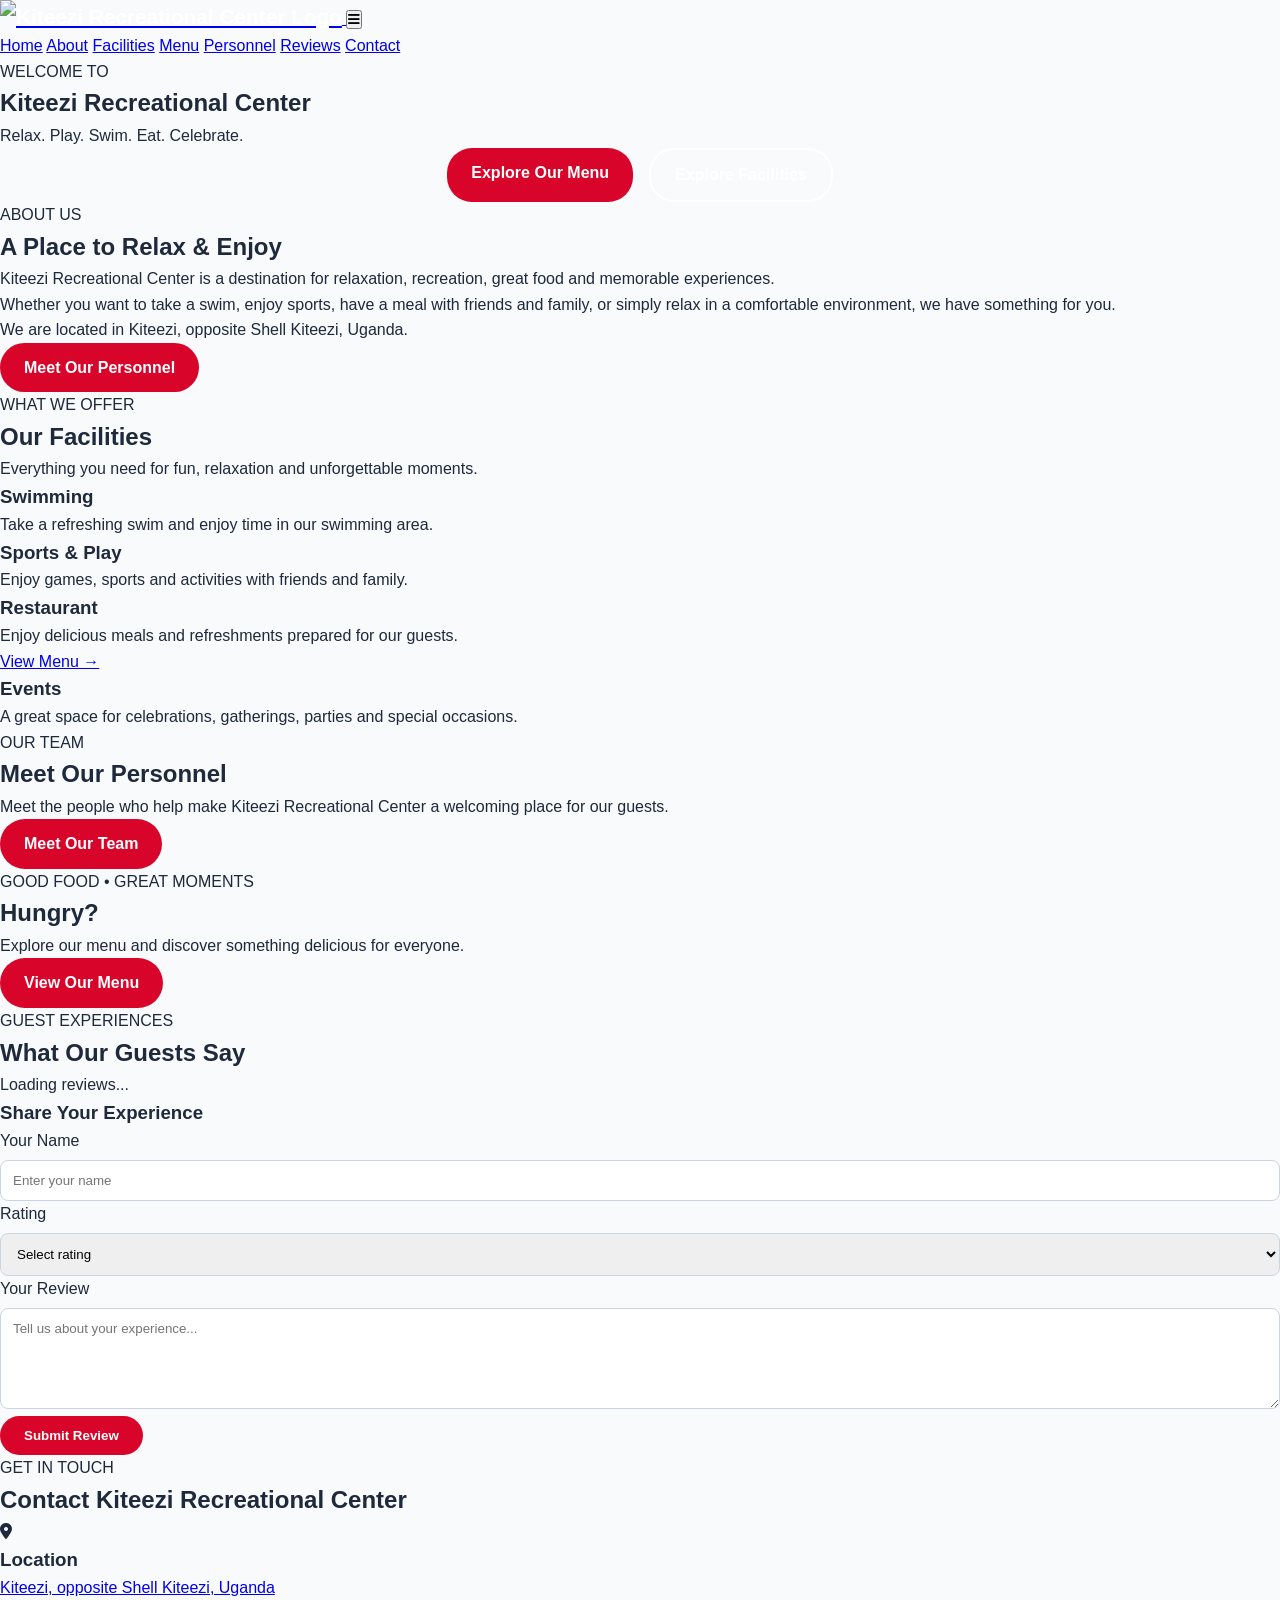
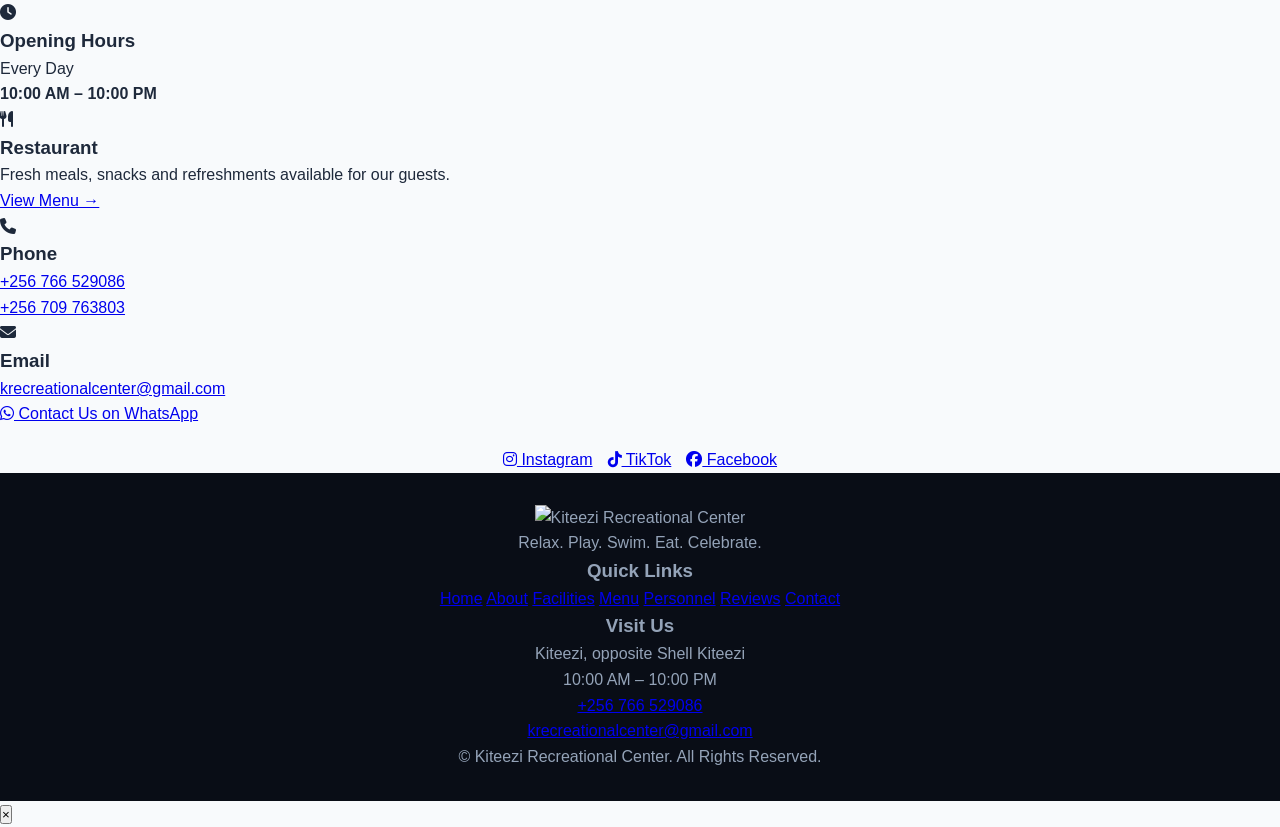
==== commit 94ebb00f: "Refactor index.html to improve structure and content" ====
--- a/index.html
+++ b/index.html
@@ -1,964 +1,315 @@
 <!DOCTYPE html>
-
 <html lang="en">
-
 <head>
-    <meta charset="UTF-8">
-
-```
-<meta
-    name="viewport"
-    content="width=device-width, initial-scale=1.0"
->
-
-<meta
-    name="description"
-    content="Kiteezi Recreational Center — swimming, sports, restaurant, events and relaxation in Kiteezi, Uganda."
->
-
-<title>
-    Kiteezi Recreational Center
-</title>
-
-<link
-    rel="stylesheet"
-    href="style.css"
->
-```
-
+  <meta charset="UTF-8">
+  <meta name="viewport" content="width=device-width, initial-scale=1.0">
+  <meta name="description" content="Kiteezi Recreational Center — swimming, sports, restaurant, events and relaxation in Kiteezi, Uganda.">
+  <title>Kiteezi Recreational Center</title>
+  
+  <link rel="stylesheet" href="style.css">
+  <link rel="stylesheet" href="https://cdnjs.cloudflare.com/ajax/libs/font-awesome/6.4.0/css/all.min.css">
 </head>
-
 <body>
 
-```
-<!-- =========================
-     HEADER / NAVIGATION
-========================== -->
-
-<header class="site-header">
-
+  <!-- ANNOUNCEMENT BANNER -->
+  <div id="announcement-banner" class="announcement-banner" style="display: none;">
+    <div class="container banner-flex">
+      <span id="announcement-text"><i class="fa-solid fa-bullhorn"></i> Welcome to Kiteezi Recreational Center!</span>
+      <button class="close-banner-btn" onclick="closeBanner()">&times;</button>
+    </div>
+  </div>
+
+  <!-- NAVIGATION -->
+  <header class="site-header">
     <div class="nav-container">
-
-        <a
-            href="index.html"
-            class="logo-link"
-        >
-            <img
-                src="images/LOGO.png"
-                alt="Kiteezi Recreational Center Logo"
-                class="logo"
-            >
-        </a>
-
-        <button
-            class="menu-toggle"
-            id="menuToggle"
-            aria-label="Open navigation menu"
-            type="button"
-        >
-            ☰
-        </button>
-
-        <nav
-            class="main-nav"
-            id="mainNav"
-        >
-
-            <a
-                href="index.html"
-                class="active"
-            >
-                Home
-            </a>
-
-            <a href="#about">
-                About
-            </a>
-
-            <a href="#facilities">
-                Facilities
-            </a>
-
-            <a href="menu.html">
-                Menu
-            </a>
-
-            <a href="personel.html">
-                Personnel
-            </a>
-
-            <a href="#reviews">
-                Reviews
-            </a>
-
-            <a href="#contact">
-                Contact
-            </a>
-
-        </nav>
-
+      <a href="index.html" class="logo-link">
+        <img src="images/LOGO.png" alt="Kiteezi Recreational Center Logo" class="logo">
+      </a>
+
+      <button class="menu-toggle" id="menuToggle" aria-label="Open navigation menu" type="button">
+        <i class="fa-solid fa-bars"></i>
+      </button>
+
+      <nav class="main-nav" id="mainNav">
+        <a href="index.html" class="active">Home</a>
+        <a href="#about">About</a>
+        <a href="#facilities">Facilities</a>
+        <a href="menu.html">Menu</a>
+        <a href="personel.html">Personnel</a>
+        <a href="#reviews">Reviews</a>
+        <a href="#contact">Contact</a>
+      </nav>
     </div>
-
-</header>
-
-
-<!-- =========================
-     HERO SECTION
-========================== -->
-
-<main>
-
-    <section
-        class="hero-section"
-        id="home"
-    >
-
-        <div class="hero-overlay"></div>
-
-        <div class="hero-content">
-
-            <p class="hero-subtitle">
-                WELCOME TO
+  </header>
+
+  <main>
+    <!-- HERO SECTION -->
+    <section class="hero-section" id="home">
+      <div class="hero-overlay"></div>
+      <div class="hero-content">
+        <p class="hero-subtitle">WELCOME TO</p>
+        <h1>Kiteezi Recreational Center</h1>
+        <p>Relax. Play. Swim. Eat. Celebrate.</p>
+        <div class="hero-buttons">
+          <a href="menu.html" class="btn btn-primary">Explore Our Menu</a>
+          <a href="#facilities" class="btn btn-secondary">Explore Facilities</a>
+        </div>
+      </div>
+    </section>
+
+    <!-- ABOUT SECTION -->
+    <section class="about-section" id="about">
+      <div class="section-container">
+        <div class="section-heading">
+          <span>ABOUT US</span>
+          <h2>A Place to Relax & Enjoy</h2>
+        </div>
+
+        <div class="about-content">
+          <div class="about-text">
+            <p>Kiteezi Recreational Center is a destination for relaxation, recreation, great food and memorable experiences.</p>
+            <p>Whether you want to take a swim, enjoy sports, have a meal with friends and family, or simply relax in a comfortable environment, we have something for you.</p>
+            <p>We are located in Kiteezi, opposite Shell Kiteezi, Uganda.</p>
+            <a href="personel.html" class="btn btn-primary">Meet Our Personnel</a>
+          </div>
+
+          <div class="about-media">
+            <div class="media-gallery" data-media-area="about">
+              <!-- Images loaded dynamically -->
+            </div>
+          </div>
+        </div>
+      </div>
+    </section>
+
+    <!-- FACILITIES SECTION -->
+    <section class="facilities-section" id="facilities">
+      <div class="section-container">
+        <div class="section-heading">
+          <span>WHAT WE OFFER</span>
+          <h2>Our Facilities</h2>
+          <p>Everything you need for fun, relaxation and unforgettable moments.</p>
+        </div>
+
+        <div class="facilities-grid">
+          <!-- Swimming -->
+          <article class="facility-card">
+            <div class="facility-media" data-media-area="swimming"></div>
+            <div class="facility-content">
+              <h3>Swimming</h3>
+              <p>Take a refreshing swim and enjoy time in our swimming area.</p>
+            </div>
+          </article>
+
+          <!-- Sports -->
+          <article class="facility-card">
+            <div class="facility-media" data-media-area="sports"></div>
+            <div class="facility-content">
+              <h3>Sports & Play</h3>
+              <p>Enjoy games, sports and activities with friends and family.</p>
+            </div>
+          </article>
+
+          <!-- Restaurant -->
+          <article class="facility-card">
+            <div class="facility-media" data-media-area="restaurant"></div>
+            <div class="facility-content">
+              <h3>Restaurant</h3>
+              <p>Enjoy delicious meals and refreshments prepared for our guests.</p>
+              <a href="menu.html" class="text-link">View Menu &rarr;</a>
+            </div>
+          </article>
+
+          <!-- Events -->
+          <article class="facility-card">
+            <div class="facility-media" data-media-area="events"></div>
+            <div class="facility-content">
+              <h3>Events</h3>
+              <p>A great space for celebrations, gatherings, parties and special occasions.</p>
+            </div>
+          </article>
+        </div>
+      </div>
+    </section>
+
+    <!-- PERSONNEL PREVIEW -->
+    <section class="personnel-preview">
+      <div class="section-container">
+        <div class="section-heading">
+          <span>OUR TEAM</span>
+          <h2>Meet Our Personnel</h2>
+          <p>Meet the people who help make Kiteezi Recreational Center a welcoming place for our guests.</p>
+        </div>
+        <div class="personnel-preview-content">
+          <a href="personel.html" class="btn btn-primary">Meet Our Team</a>
+        </div>
+      </div>
+    </section>
+
+    <!-- MENU CTA -->
+    <section class="menu-cta">
+      <div class="menu-cta-overlay"></div>
+      <div class="section-container">
+        <div class="menu-cta-content">
+          <span>GOOD FOOD • GREAT MOMENTS</span>
+          <h2>Hungry?</h2>
+          <p>Explore our menu and discover something delicious for everyone.</p>
+          <a href="menu.html" class="btn btn-primary">View Our Menu</a>
+        </div>
+      </div>
+    </section>
+
+    <!-- REVIEWS SECTION -->
+    <section class="reviews-section" id="reviews">
+      <div class="section-container">
+        <div class="section-heading">
+          <span>GUEST EXPERIENCES</span>
+          <h2>What Our Guests Say</h2>
+        </div>
+
+        <div class="reviews-grid" id="reviewsContainer">
+          <div class="loading-message">Loading reviews...</div>
+        </div>
+
+        <div class="review-form-container">
+          <h3>Share Your Experience</h3>
+          <form id="reviewForm">
+            <div class="form-group">
+              <label for="reviewName">Your Name</label>
+              <input type="text" id="reviewName" name="name" placeholder="Enter your name" required>
+            </div>
+
+            <div class="form-group">
+              <label for="reviewRating">Rating</label>
+              <select id="reviewRating" name="rating" required>
+                <option value="">Select rating</option>
+                <option value="5">★★★★★ - Excellent</option>
+                <option value="4">★★★★☆ - Very Good</option>
+                <option value="3">★★★☆☆ - Good</option>
+                <option value="2">★★☆☆☆ - Fair</option>
+                <option value="1">★☆☆☆☆ - Poor</option>
+              </select>
+            </div>
+
+            <div class="form-group">
+              <label for="reviewMessage">Your Review</label>
+              <textarea id="reviewMessage" name="message" rows="5" placeholder="Tell us about your experience..." required></textarea>
+            </div>
+
+            <button type="submit" class="btn btn-primary">Submit Review</button>
+            <p id="reviewStatus" class="form-status"></p>
+          </form>
+        </div>
+      </div>
+    </section>
+
+    <!-- CONTACT SECTION -->
+    <section class="contact-section" id="contact">
+      <div class="section-container">
+        <div class="section-heading">
+          <span>GET IN TOUCH</span>
+          <h2>Contact Kiteezi Recreational Center</h2>
+        </div>
+
+        <div class="contact-grid">
+          <div class="contact-card">
+            <div class="contact-icon"><i class="fa-solid fa-location-dot"></i></div>
+            <h3>Location</h3>
+            <p>
+              <a href="https://www.google.com/maps/place/kiteezi+recreation+center/data=!4m2!3m1!1s0x177db11709cac499:0x30f8c01c7912656a?sa=X&ved=1t:242&ictx=111" target="_blank" rel="noopener noreferrer">
+                Kiteezi, opposite Shell Kiteezi, Uganda
+              </a>
             </p>
-
-            <h1>
-                Kiteezi Recreational Center
-            </h1>
-
+          </div>
+
+          <div class="contact-card">
+            <div class="contact-icon"><i class="fa-solid fa-clock"></i></div>
+            <h3>Opening Hours</h3>
+            <p>Every Day</p>
+            <strong>10:00 AM – 10:00 PM</strong>
+          </div>
+
+          <div class="contact-card">
+            <div class="contact-icon"><i class="fa-solid fa-utensils"></i></div>
+            <h3>Restaurant</h3>
+            <p>Fresh meals, snacks and refreshments available for our guests.</p>
+            <a href="menu.html" class="text-link">View Menu &rarr;</a>
+          </div>
+
+          <div class="contact-card">
+            <div class="contact-icon"><i class="fa-solid fa-phone"></i></div>
+            <h3>Phone</h3>
             <p>
-                Relax. Play. Swim. Eat. Celebrate.
+              <a href="tel:+256766529086">+256 766 529086</a><br>
+              <a href="tel:+256709763803">+256 709 763803</a>
             </p>
-
-            <div class="hero-buttons">
-
-                <a
-                    href="menu.html"
-                    class="btn btn-primary"
-                >
-                    Explore Our Menu
-                </a>
-
-                <a
-                    href="#facilities"
-                    class="btn btn-secondary"
-                >
-                    Explore Facilities
-                </a>
-
-            </div>
-
-        </div>
-
-    </section>
-
-
-    <!-- =========================
-         ABOUT
-    ========================== -->
-
-    <section
-        class="about-section"
-        id="about"
-    >
-
-        <div class="section-container">
-
-            <div class="section-heading">
-
-                <span>
-                    ABOUT US
-                </span>
-
-                <h2>
-                    A Place to Relax & Enjoy
-                </h2>
-
-            </div>
-
-            <div class="about-content">
-
-                <div class="about-text">
-
-                    <p>
-                        Kiteezi Recreational Center is a destination
-                        for relaxation, recreation, great food and
-                        memorable experiences.
-                    </p>
-
-                    <p>
-                        Whether you want to take a swim, enjoy sports,
-                        have a meal with friends and family, or simply
-                        relax in a comfortable environment, we have
-                        something for you.
-                    </p>
-
-                    <p>
-                        We are located in Kiteezi, opposite Shell
-                        Kiteezi, Uganda.
-                    </p>
-
-                    <a
-                        href="personel.html"
-                        class="btn btn-primary"
-                    >
-                        Meet Our Personnel
-                    </a>
-
-                </div>
-
-                <div class="about-media">
-
-                    <div
-                        class="media-gallery"
-                        data-media-area="about"
-                    >
-                        <!-- Images are loaded automatically by script.js -->
-                    </div>
-
-                </div>
-
-            </div>
-
-        </div>
-
-    </section>
-
-
-    <!-- =========================
-         FACILITIES
-    ========================== -->
-
-    <section
-        class="facilities-section"
-        id="facilities"
-    >
-
-        <div class="section-container">
-
-            <div class="section-heading">
-
-                <span>
-                    WHAT WE OFFER
-                </span>
-
-                <h2>
-                    Our Facilities
-                </h2>
-
-                <p>
-                    Everything you need for fun, relaxation and
-                    unforgettable moments.
-                </p>
-
-            </div>
-
-
-            <div class="facilities-grid">
-
-                <!-- Swimming -->
-
-                <article class="facility-card">
-
-                    <div
-                        class="facility-media"
-                        data-media-area="swimming"
-                    >
-                    </div>
-
-                    <div class="facility-content">
-
-                        <h3>
-                            Swimming
-                        </h3>
-
-                        <p>
-                            Take a refreshing swim and enjoy time
-                            in our swimming area.
-                        </p>
-
-                    </div>
-
-                </article>
-
-
-                <!-- Sports -->
-
-                <article class="facility-card">
-
-                    <div
-                        class="facility-media"
-                        data-media-area="sports"
-                    >
-                    </div>
-
-                    <div class="facility-content">
-
-                        <h3>
-                            Sports & Play
-                        </h3>
-
-                        <p>
-                            Enjoy games, sports and activities
-                            with friends and family.
-                        </p>
-
-                    </div>
-
-                </article>
-
-
-                <!-- Restaurant -->
-
-                <article class="facility-card">
-
-                    <div
-                        class="facility-media"
-                        data-media-area="restaurant"
-                    >
-                    </div>
-
-                    <div class="facility-content">
-
-                        <h3>
-                            Restaurant
-                        </h3>
-
-                        <p>
-                            Enjoy delicious meals and refreshments
-                            prepared for our guests.
-                        </p>
-
-                        <a
-                            href="menu.html"
-                            class="text-link"
-                        >
-                            View Menu →
-                        </a>
-
-                    </div>
-
-                </article>
-
-
-                <!-- Events -->
-
-                <article class="facility-card">
-
-                    <div
-                        class="facility-media"
-                        data-media-area="events"
-                    >
-                    </div>
-
-                    <div class="facility-content">
-
-                        <h3>
-                            Events
-                        </h3>
-
-                        <p>
-                            A great space for celebrations, gatherings,
-                            parties and special occasions.
-                        </p>
-
-                    </div>
-
-                </article>
-
-            </div>
-
-        </div>
-
-    </section>
-
-
-    <!-- =========================
-         PERSONNEL PREVIEW
-    ========================== -->
-
-    <section class="personnel-preview">
-
-        <div class="section-container">
-
-            <div class="section-heading">
-
-                <span>
-                    OUR TEAM
-                </span>
-
-                <h2>
-                    Meet Our Personnel
-                </h2>
-
-                <p>
-                    Meet the people who help make Kiteezi Recreational
-                    Center a welcoming place for our guests.
-                </p>
-
-            </div>
-
-            <div class="personnel-preview-content">
-
-                <a
-                    href="personel.html"
-                    class="btn btn-primary"
-                >
-                    Meet Our Team
-                </a>
-
-            </div>
-
-        </div>
-
-    </section>
-
-
-    <!-- =========================
-         MENU CTA
-    ========================== -->
-
-    <section class="menu-cta">
-
-        <div class="menu-cta-overlay"></div>
-
-        <div class="section-container">
-
-            <div class="menu-cta-content">
-
-                <span>
-                    GOOD FOOD • GREAT MOMENTS
-                </span>
-
-                <h2>
-                    Hungry?
-                </h2>
-
-                <p>
-                    Explore our menu and discover something
-                    delicious for everyone.
-                </p>
-
-                <a
-                    href="menu.html"
-                    class="btn btn-primary"
-                >
-                    View Our Menu
-                </a>
-
-            </div>
-
-        </div>
-
-    </section>
-
-
-    <!-- =========================
-         REVIEWS
-    ========================== -->
-
-    <section
-        class="reviews-section"
-        id="reviews"
-    >
-
-        <div class="section-container">
-
-            <div class="section-heading">
-
-                <span>
-                    GUEST EXPERIENCES
-                </span>
-
-                <h2>
-                    What Our Guests Say
-                </h2>
-
-            </div>
-
-
-            <div
-                class="reviews-grid"
-                id="reviewsContainer"
-            >
-
-                <!-- Reviews are loaded automatically from Supabase -->
-
-                <div class="loading-message">
-                    Loading reviews...
-                </div>
-
-            </div>
-
-
-            <div class="review-form-container">
-
-                <h3>
-                    Share Your Experience
-                </h3>
-
-                <form id="reviewForm">
-
-                    <div class="form-group">
-
-                        <label for="reviewName">
-                            Your Name
-                        </label>
-
-                        <input
-                            type="text"
-                            id="reviewName"
-                            name="name"
-                            placeholder="Enter your name"
-                            required
-                        >
-
-                    </div>
-
-
-                    <!-- ADDED: RATING -->
-
-                    <div class="form-group">
-
-                        <label for="reviewRating">
-                            Rating
-                        </label>
-
-                        <select
-                            id="reviewRating"
-                            name="rating"
-                            required
-                        >
-
-                            <option value="">
-                                Select rating
-                            </option>
-
-                            <option value="5">
-                                ★★★★★ - Excellent
-                            </option>
-
-                            <option value="4">
-                                ★★★★☆ - Very Good
-                            </option>
-
-                            <option value="3">
-                                ★★★☆☆ - Good
-                            </option>
-
-                            <option value="2">
-                                ★★☆☆☆ - Fair
-                            </option>
-
-                            <option value="1">
-                                ★☆☆☆☆ - Poor
-                            </option>
-
-                        </select>
-
-                    </div>
-
-
-                    <div class="form-group">
-
-                        <label for="reviewMessage">
-                            Your Review
-                        </label>
-
-                        <textarea
-                            id="reviewMessage"
-                            name="message"
-                            rows="5"
-                            placeholder="Tell us about your experience..."
-                            required
-                        ></textarea>
-
-                    </div>
-
-
-                    <button
-                        type="submit"
-                        class="btn btn-primary"
-                    >
-                        Submit Review
-                    </button>
-
-                    <!-- ADDED: STATUS MESSAGE -->
-
-                    <p
-                        id="reviewStatus"
-                        class="form-status"
-                    ></p>
-
-                </form>
-
-            </div>
-
-        </div>
-
-    </section>
-
-
-    <!-- =========================
-         CONTACT
-    ========================== -->
-
-    <section
-        class="contact-section"
-        id="contact"
-    >
-
-        <div class="section-container">
-
-            <div class="section-heading">
-
-                <span>
-                    GET IN TOUCH
-                </span>
-
-                <h2>
-                    Contact Kiteezi Recreational Center
-                </h2>
-
-            </div>
-
-
-            <div class="contact-grid">
-
-                <div class="contact-card">
-
-                    <div class="contact-icon">
-                        📍
-                    </div>
-
-                    <h3>
-                        Location
-                    </h3>
-
-                    <p>
-
-                        <a
-                            href="https://www.google.com/maps/place/kiteezi+recreation+center/data=!4m2!3m1!1s0x177db11709cac499:0x30f8c01c7912656a?sa=X&ved=1t:242&ictx=111"
-                            target="_blank"
-                            rel="noopener noreferrer"
-                        >
-                            Kiteezi, opposite Shell Kiteezi,
-                            Uganda
-                        </a>
-
-                    </p>
-
-                </div>
-
-
-                <div class="contact-card">
-
-                    <div class="contact-icon">
-                        🕐
-                    </div>
-
-                    <h3>
-                        Opening Hours
-                    </h3>
-
-                    <p>
-                        Every Day
-                    </p>
-
-                    <strong>
-                        10:00 AM – 10:00 PM
-                    </strong>
-
-                </div>
-
-
-                <div class="contact-card">
-
-                    <div class="contact-icon">
-                        🍽️
-                    </div>
-
-                    <h3>
-                        Restaurant
-                    </h3>
-
-                    <p>
-                        Fresh meals, snacks and refreshments
-                        available for our guests.
-                    </p>
-
-                    <a
-                        href="menu.html"
-                        class="text-link"
-                    >
-                        View Menu →
-                    </a>
-
-                </div>
-
-
-                <!-- ADDED: PHONE -->
-
-                <div class="contact-card">
-
-                    <div class="contact-icon">
-                        📞
-                    </div>
-
-                    <h3>
-                        Phone
-                    </h3>
-
-                    <p>
-
-                        <a href="tel:+256766529086">
-                            +256 766 529086
-                        </a>
-
-                        <br>
-
-                        <a href="tel:+256709763803">
-                            +256 709 763803
-                        </a>
-
-                    </p>
-
-                </div>
-
-
-                <!-- ADDED: EMAIL -->
-
-                <div class="contact-card">
-
-                    <div class="contact-icon">
-                        ✉️
-                    </div>
-
-                    <h3>
-                        Email
-                    </h3>
-
-                    <p>
-
-                        <a
-                            href="mailto:krecreationalcenter@gmail.com"
-                        >
-                            krecreationalcenter@gmail.com
-                        </a>
-
-                    </p>
-
-                </div>
-
-            </div>
-
-
-            <!-- WhatsApp -->
-
-            <div class="contact-action">
-
-                <a
-                    href="https://wa.me/256709763803"
-                    class="whatsapp-button"
-                    target="_blank"
-                    rel="noopener noreferrer"
-                >
-                    💬 Contact Us on WhatsApp
-                </a>
-
-            </div>
-
-
-            <!-- ADDED: SOCIAL MEDIA -->
-
-            <div class="social-links">
-
-                <a
-                    href="https://www.instagram.com/Kiteezi_recreational_center"
-                    target="_blank"
-                    rel="noopener noreferrer"
-                >
-                    Instagram
-                </a>
-
-                <a
-                    href="https://www.tiktok.com/@kiteezirecreationcentre"
-                    target="_blank"
-                    rel="noopener noreferrer"
-                >
-                    TikTok
-                </a>
-
-                <a
-                    href="https://www.facebook.com/p/Kiteezi-Recreational-Centre-61569332887691/"
-                    target="_blank"
-                    rel="noopener noreferrer"
-                >
-                    Facebook
-                </a>
-
-            </div>
-
-        </div>
-
-    </section>
-
-</main>
-
-
-<!-- =========================
-     FOOTER
-========================== -->
-
-<footer class="site-footer">
-
+          </div>
+
+          <div class="contact-card">
+            <div class="contact-icon"><i class="fa-solid fa-envelope"></i></div>
+            <h3>Email</h3>
+            <p>
+              <a href="mailto:krecreationalcenter@gmail.com">krecreationalcenter@gmail.com</a>
+            </p>
+          </div>
+        </div>
+
+        <div class="contact-action">
+          <a href="https://wa.me/256709763803" class="whatsapp-button" target="_blank" rel="noopener noreferrer">
+            <i class="fa-brands fa-whatsapp"></i> Contact Us on WhatsApp
+          </a>
+        </div>
+
+        <div class="social-links" style="display: flex; gap: 15px; justify-content: center; margin-top: 20px;">
+          <a href="https://www.instagram.com/Kiteezi_recreational_center" target="_blank" rel="noopener noreferrer"><i class="fa-brands fa-instagram"></i> Instagram</a>
+          <a href="https://www.tiktok.com/@kiteezirecreationcentre" target="_blank" rel="noopener noreferrer"><i class="fa-brands fa-tiktok"></i> TikTok</a>
+          <a href="https://www.facebook.com/p/Kiteezi-Recreational-Centre-61569332887691/" target="_blank" rel="noopener noreferrer"><i class="fa-brands fa-facebook"></i> Facebook</a>
+        </div>
+      </div>
+    </section>
+  </main>
+
+  <!-- FOOTER -->
+  <footer class="site-footer">
     <div class="footer-container">
-
-        <div class="footer-brand">
-
-            <img
-                src="images/LOGO.png"
-                alt="Kiteezi Recreational Center"
-            >
-
-            <p>
-                Relax. Play. Swim. Eat. Celebrate.
-            </p>
-
-        </div>
-
-
-        <div class="footer-links">
-
-            <h3>
-                Quick Links
-            </h3>
-
-            <a href="index.html">
-                Home
-            </a>
-
-            <a href="#about">
-                About
-            </a>
-
-            <a href="#facilities">
-                Facilities
-            </a>
-
-            <a href="menu.html">
-                Menu
-            </a>
-
-            <a href="personel.html">
-                Personnel
-            </a>
-
-            <a href="#reviews">
-                Reviews
-            </a>
-
-            <a href="#contact">
-                Contact
-            </a>
-
-        </div>
-
-
-        <div class="footer-contact">
-
-            <h3>
-                Visit Us
-            </h3>
-
-            <p>
-                Kiteezi, opposite Shell Kiteezi
-            </p>
-
-            <p>
-                10:00 AM – 10:00 PM
-            </p>
-
-            <!-- ADDED: PHONE -->
-
-            <p>
-                <a href="tel:+256766529086">
-                    +256 766 529086
-                </a>
-            </p>
-
-            <!-- ADDED: EMAIL -->
-
-            <p>
-                <a href="mailto:krecreationalcenter@gmail.com">
-                    krecreationalcenter@gmail.com
-                </a>
-            </p>
-
-        </div>
-
+      <div class="footer-brand">
+        <img src="images/LOGO.png" alt="Kiteezi Recreational Center">
+        <p>Relax. Play. Swim. Eat. Celebrate.</p>
+      </div>
+
+      <div class="footer-links">
+        <h3>Quick Links</h3>
+        <a href="index.html">Home</a>
+        <a href="#about">About</a>
+        <a href="#facilities">Facilities</a>
+        <a href="menu.html">Menu</a>
+        <a href="personel.html">Personnel</a>
+        <a href="#reviews">Reviews</a>
+        <a href="#contact">Contact</a>
+      </div>
+
+      <div class="footer-contact">
+        <h3>Visit Us</h3>
+        <p>Kiteezi, opposite Shell Kiteezi</p>
+        <p>10:00 AM – 10:00 PM</p>
+        <p><a href="tel:+256766529086">+256 766 529086</a></p>
+        <p><a href="mailto:krecreationalcenter@gmail.com">krecreationalcenter@gmail.com</a></p>
+      </div>
     </div>
 
-
     <div class="footer-bottom">
-
-        <p>
-            ©
-            <span id="year"></span>
-            Kiteezi Recreational Center.
-            All Rights Reserved.
-        </p>
-
+      <p>© <span id="year"></span> Kiteezi Recreational Center. All Rights Reserved.</p>
     </div>
-
-</footer>
-
-
-<!-- =========================
-     LIGHTBOX
-========================== -->
-
-<div
-    class="lightbox"
-    id="lightbox"
-    aria-hidden="true"
->
-
-    <button
-        class="lightbox-close"
-        id="lightboxClose"
-        type="button"
-        aria-label="Close"
-    >
-        ×
-    </button>
-
-    <div
-        class="lightbox-content"
-        id="lightboxContent"
-    >
-    </div>
-
-</div>
-
-
-<!-- =========================
-     SUPABASE
-========================== -->
-
-<script
-    src="https://cdn.jsdelivr.net/npm/@supabase/supabase-js@2"
-></script>
-
-
-<!-- =========================
-     JAVASCRIPT
-========================== -->
-
-<script
-    src="script.js"
-></script>
-```
-
+  </footer>
+
+  <!-- LIGHTBOX -->
+  <div class="lightbox" id="lightbox" aria-hidden="true">
+    <button class="lightbox-close" id="lightboxClose" type="button" aria-label="Close">&times;</button>
+    <div class="lightbox-content" id="lightboxContent"></div>
+  </div>
+
+  <!-- SCRIPTS -->
+  <script src="https://cdn.jsdelivr.net/npm/@supabase/supabase-js@2"></script>
+  <script src="script.js"></script>
 </body>
-
 </html>
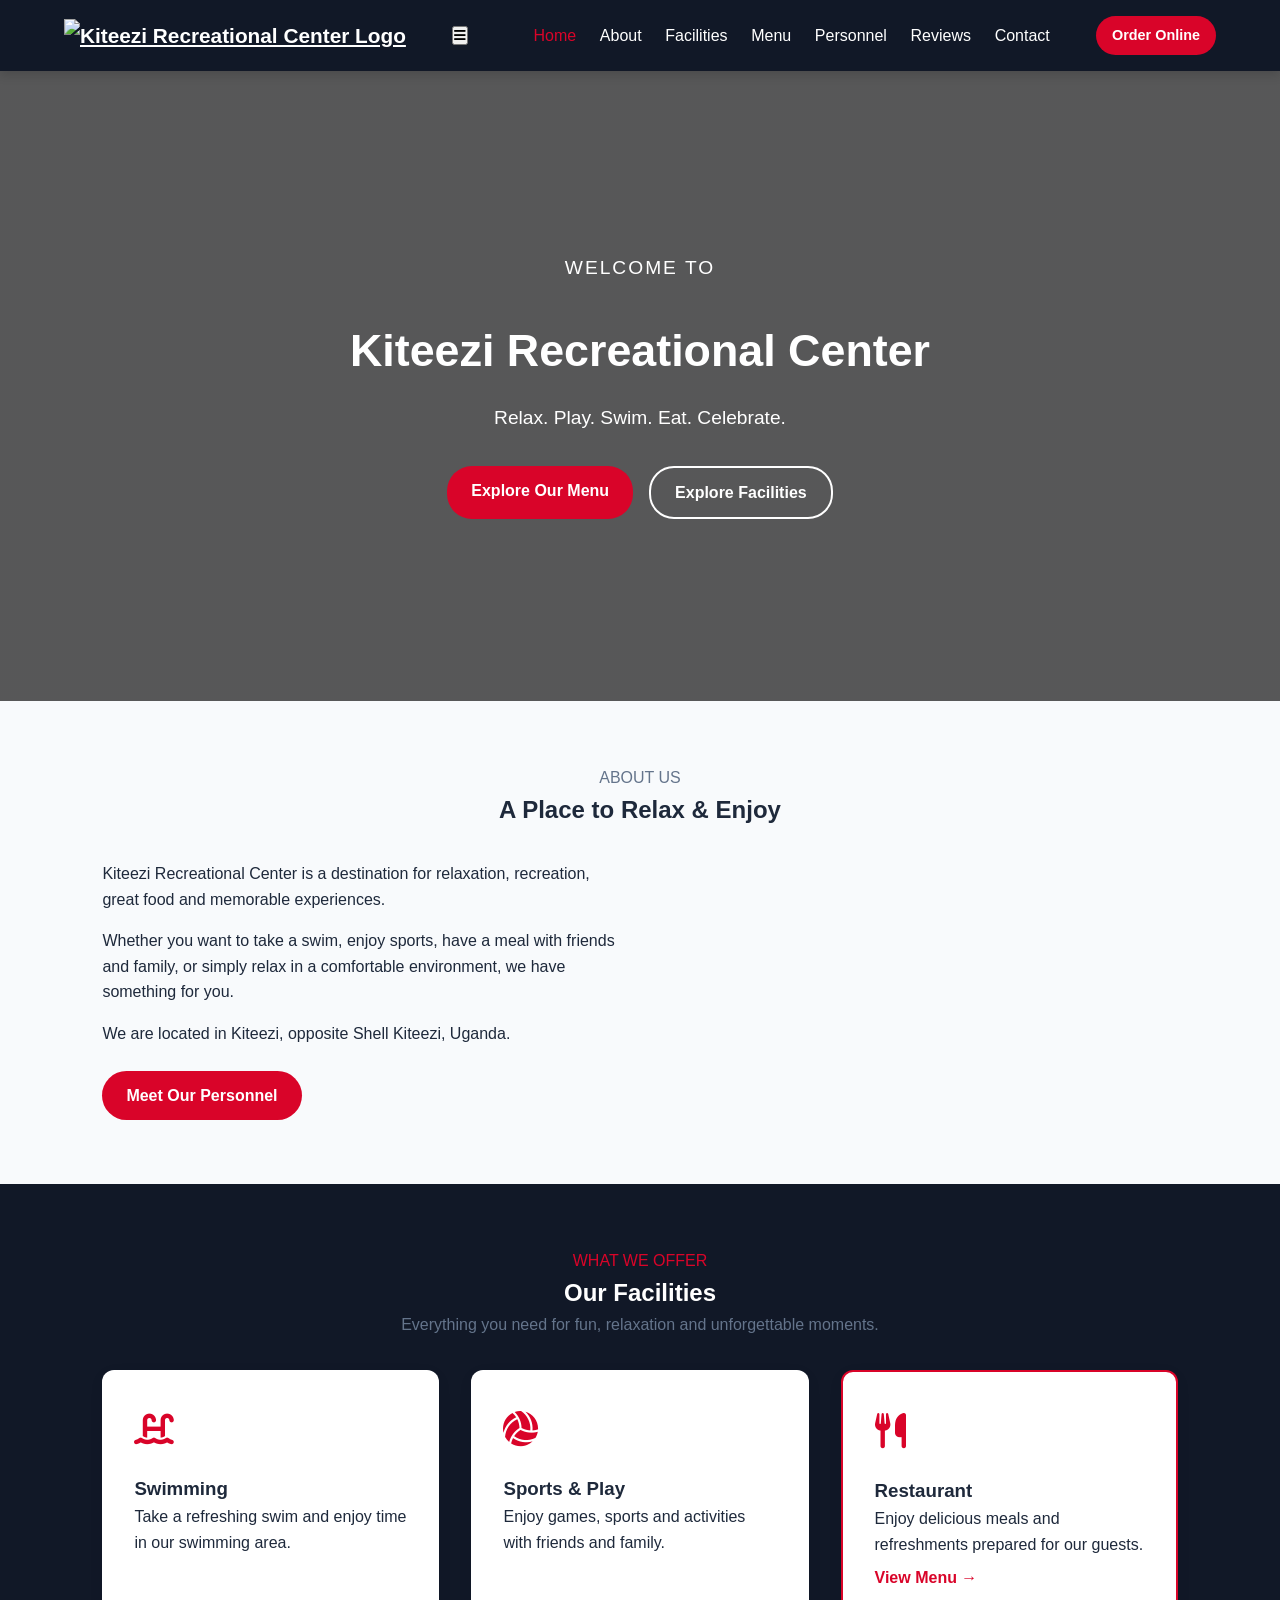
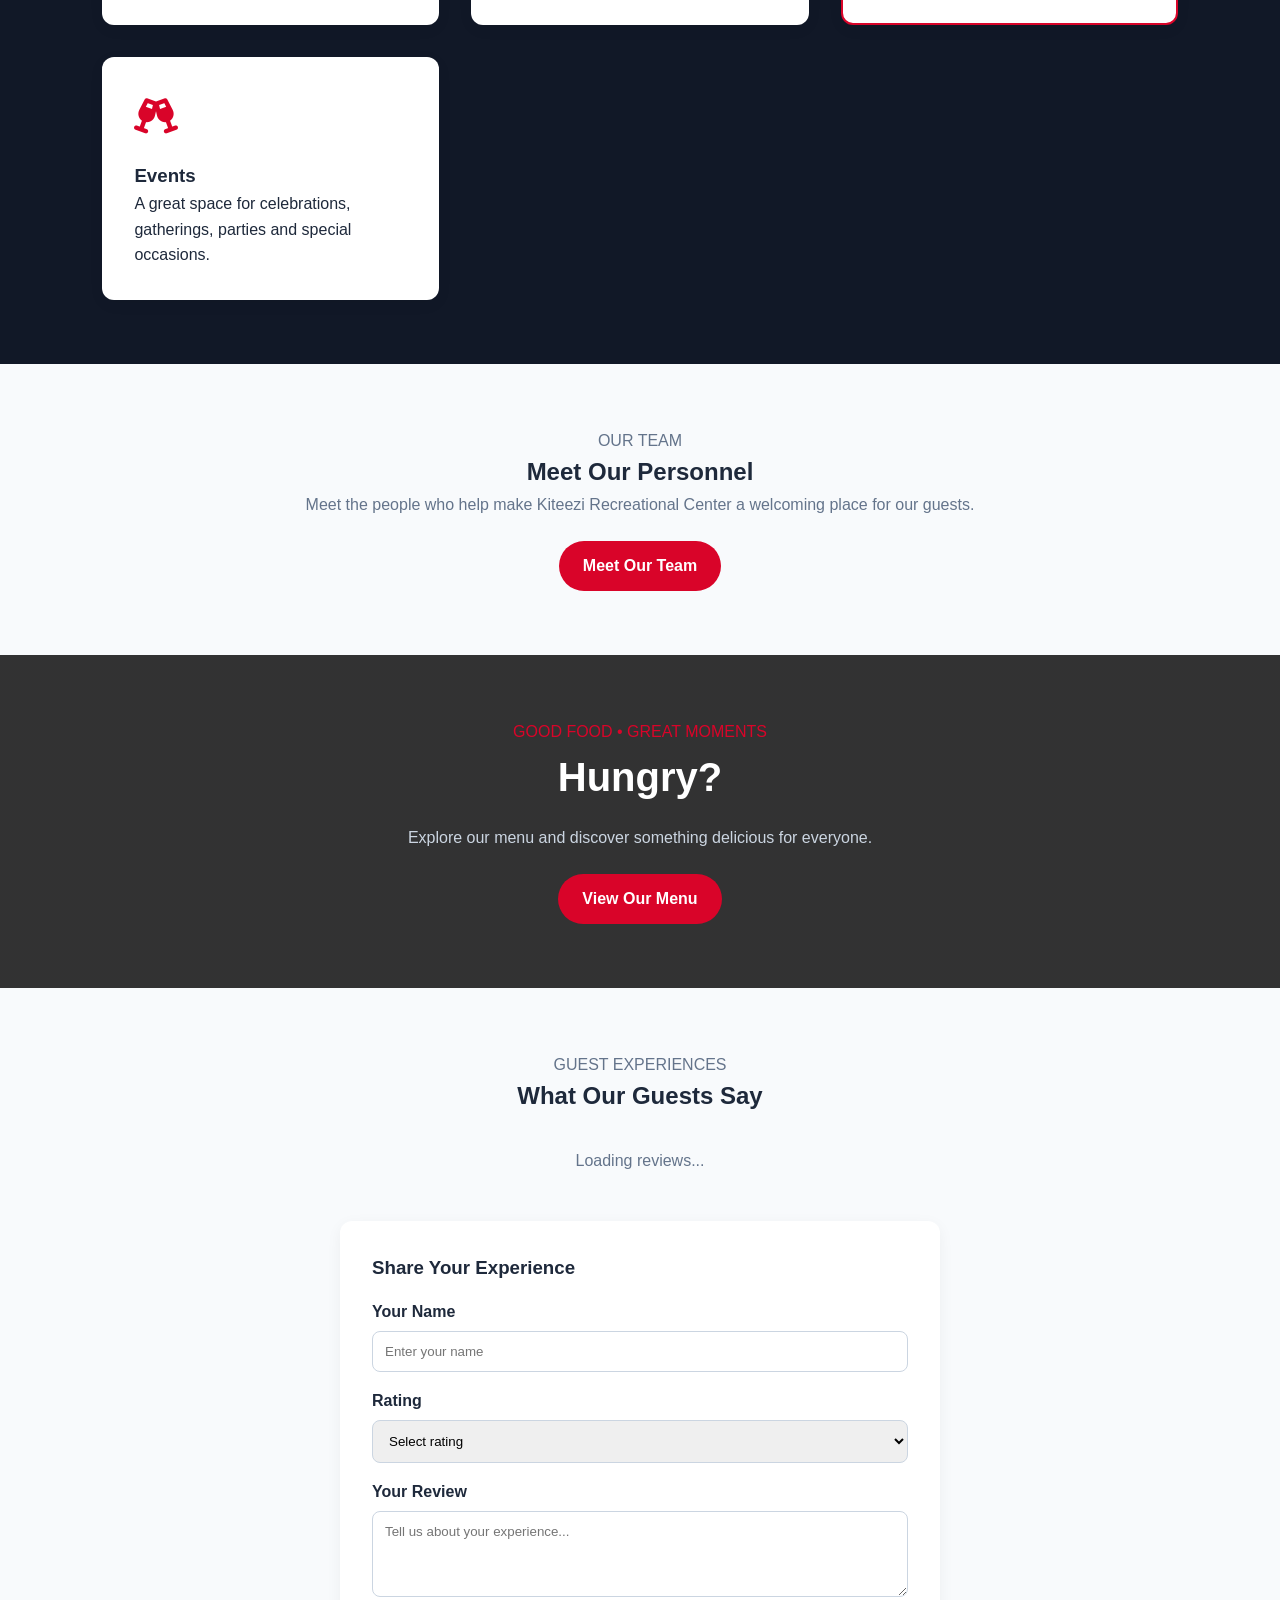
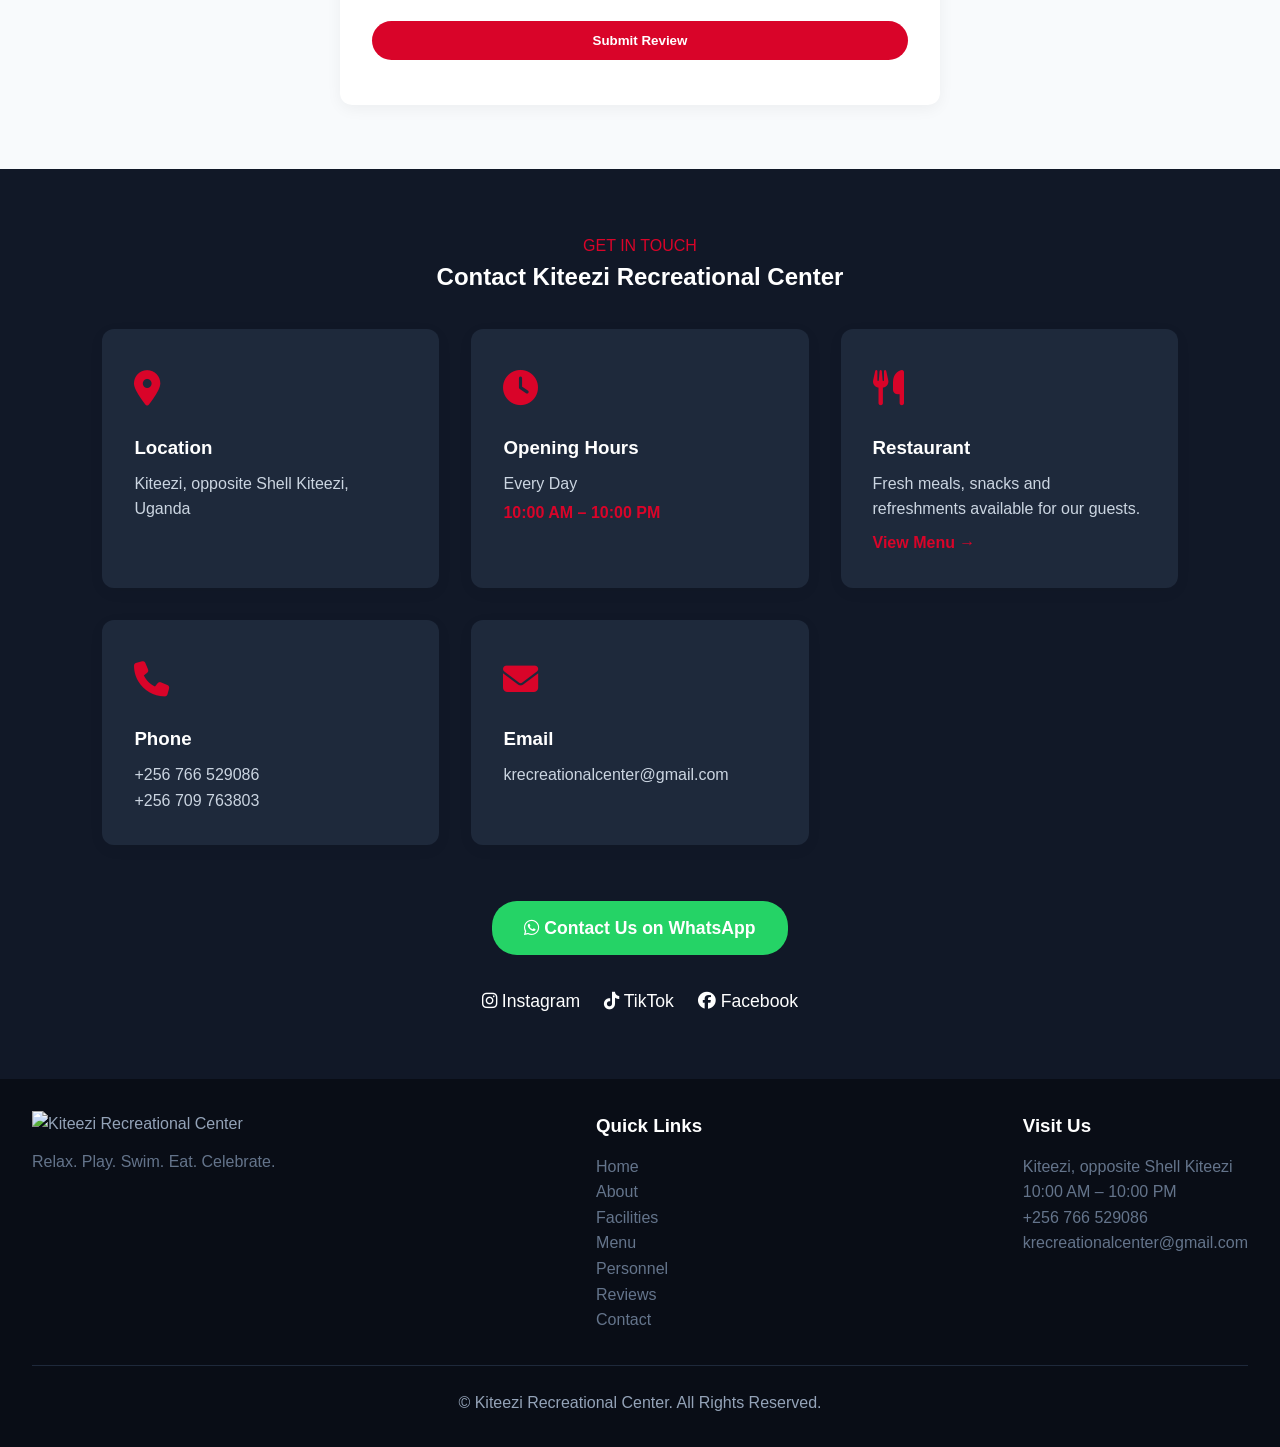
==== commit d561a33d: "Refactor index.html for improved semantics and styling Updated HTML structure and styles for better " ====
--- a/index.html
+++ b/index.html
@@ -5,77 +5,79 @@
   <meta name="viewport" content="width=device-width, initial-scale=1.0">
   <meta name="description" content="Kiteezi Recreational Center — swimming, sports, restaurant, events and relaxation in Kiteezi, Uganda.">
   <title>Kiteezi Recreational Center</title>
-  
+
+  <!-- Google Fonts & Icons -->
+  <link rel="stylesheet" href="https://cdnjs.cloudflare.com/ajax/libs/font-awesome/6.4.0/css/all.min.css">
   <link rel="stylesheet" href="style.css">
-  <link rel="stylesheet" href="https://cdnjs.cloudflare.com/ajax/libs/font-awesome/6.4.0/css/all.min.css">
 </head>
 <body>
 
   <!-- ANNOUNCEMENT BANNER -->
-  <div id="announcement-banner" class="announcement-banner" style="display: none;">
-    <div class="container banner-flex">
+  <div id="announcement-banner" class="announcement-bar" style="display: none;">
+    <div class="banner-flex">
       <span id="announcement-text"><i class="fa-solid fa-bullhorn"></i> Welcome to Kiteezi Recreational Center!</span>
-      <button class="close-banner-btn" onclick="closeBanner()">&times;</button>
+      <button class="close-banner-btn" onclick="closeBanner()" aria-label="Close banner">&times;</button>
     </div>
   </div>
 
-  <!-- NAVIGATION -->
-  <header class="site-header">
-    <div class="nav-container">
-      <a href="index.html" class="logo-link">
-        <img src="images/LOGO.png" alt="Kiteezi Recreational Center Logo" class="logo">
-      </a>
-
-      <button class="menu-toggle" id="menuToggle" aria-label="Open navigation menu" type="button">
-        <i class="fa-solid fa-bars"></i>
-      </button>
-
-      <nav class="main-nav" id="mainNav">
-        <a href="index.html" class="active">Home</a>
-        <a href="#about">About</a>
-        <a href="#facilities">Facilities</a>
-        <a href="menu.html">Menu</a>
-        <a href="personel.html">Personnel</a>
-        <a href="#reviews">Reviews</a>
-        <a href="#contact">Contact</a>
-      </nav>
+  <!-- HEADER / NAVIGATION -->
+  <header class="navbar">
+    <a href="index.html" class="logo">
+      <img src="images/LOGO.png" alt="Kiteezi Recreational Center Logo" class="logo-img">
+    </a>
+
+    <button class="menu-toggle" id="menuToggle" aria-label="Open navigation menu" type="button">
+      <i class="fa-solid fa-bars"></i>
+    </button>
+
+    <nav class="nav-links" id="mainNav">
+      <a href="index.html" class="active">Home</a>
+      <a href="#about">About</a>
+      <a href="#facilities">Facilities</a>
+      <a href="menu.html">Menu</a>
+      <a href="personel.html">Personnel</a>
+      <a href="#reviews">Reviews</a>
+      <a href="#contact">Contact</a>
+    </nav>
+
+    <div class="header-actions">
+      <a href="menu.html" class="btn-primary-sm">Order Online</a>
     </div>
   </header>
 
   <main>
     <!-- HERO SECTION -->
-    <section class="hero-section" id="home">
-      <div class="hero-overlay"></div>
+    <section class="hero" id="home">
       <div class="hero-content">
-        <p class="hero-subtitle">WELCOME TO</p>
+        <p class="subtitle" style="color: #ffffff; text-transform: uppercase; letter-spacing: 2px;">WELCOME TO</p>
         <h1>Kiteezi Recreational Center</h1>
         <p>Relax. Play. Swim. Eat. Celebrate.</p>
         <div class="hero-buttons">
-          <a href="menu.html" class="btn btn-primary">Explore Our Menu</a>
-          <a href="#facilities" class="btn btn-secondary">Explore Facilities</a>
+          <a href="menu.html" class="btn-primary">Explore Our Menu</a>
+          <a href="#facilities" class="btn-secondary">Explore Facilities</a>
         </div>
       </div>
     </section>
 
     <!-- ABOUT SECTION -->
-    <section class="about-section" id="about">
+    <section class="section" id="about">
       <div class="section-container">
         <div class="section-heading">
-          <span>ABOUT US</span>
-          <h2>A Place to Relax & Enjoy</h2>
-        </div>
-
-        <div class="about-content">
-          <div class="about-text">
-            <p>Kiteezi Recreational Center is a destination for relaxation, recreation, great food and memorable experiences.</p>
-            <p>Whether you want to take a swim, enjoy sports, have a meal with friends and family, or simply relax in a comfortable environment, we have something for you.</p>
-            <p>We are located in Kiteezi, opposite Shell Kiteezi, Uganda.</p>
-            <a href="personel.html" class="btn btn-primary">Meet Our Personnel</a>
+          <span class="subtitle">ABOUT US</span>
+          <h2>A Place to Relax &amp; Enjoy</h2>
+        </div>
+
+        <div class="about-content" style="display: grid; grid-template-columns: repeat(auto-fit, minmax(300px, 1fr)); gap: 2rem; align-items: center; margin-top: 2rem;">
+          <div class="about-text" style="text-align: left;">
+            <p style="margin-bottom: 1rem;">Kiteezi Recreational Center is a destination for relaxation, recreation, great food and memorable experiences.</p>
+            <p style="margin-bottom: 1rem;">Whether you want to take a swim, enjoy sports, have a meal with friends and family, or simply relax in a comfortable environment, we have something for you.</p>
+            <p style="margin-bottom: 1.5rem;">We are located in Kiteezi, opposite Shell Kiteezi, Uganda.</p>
+            <a href="personel.html" class="btn-primary">Meet Our Personnel</a>
           </div>
 
           <div class="about-media">
             <div class="media-gallery" data-media-area="about">
-              <!-- Images loaded dynamically -->
+              <!-- Dynamically populated via script.js -->
             </div>
           </div>
         </div>
@@ -83,104 +85,91 @@
     </section>
 
     <!-- FACILITIES SECTION -->
-    <section class="facilities-section" id="facilities">
+    <section class="section dark-bg" id="facilities">
       <div class="section-container">
         <div class="section-heading">
-          <span>WHAT WE OFFER</span>
+          <span class="subtitle" style="color: var(--primary-red);">WHAT WE OFFER</span>
           <h2>Our Facilities</h2>
-          <p>Everything you need for fun, relaxation and unforgettable moments.</p>
-        </div>
-
-        <div class="facilities-grid">
+          <p style="color: var(--text-muted); margin-bottom: 2rem;">Everything you need for fun, relaxation and unforgettable moments.</p>
+        </div>
+
+        <div class="cards-grid">
           <!-- Swimming -->
-          <article class="facility-card">
+          <article class="card">
             <div class="facility-media" data-media-area="swimming"></div>
-            <div class="facility-content">
-              <h3>Swimming</h3>
-              <p>Take a refreshing swim and enjoy time in our swimming area.</p>
-            </div>
+            <div class="icon"><i class="fa-solid fa-water-ladder"></i></div>
+            <h3>Swimming</h3>
+            <p>Take a refreshing swim and enjoy time in our swimming area.</p>
           </article>
 
           <!-- Sports -->
-          <article class="facility-card">
+          <article class="card">
             <div class="facility-media" data-media-area="sports"></div>
-            <div class="facility-content">
-              <h3>Sports & Play</h3>
-              <p>Enjoy games, sports and activities with friends and family.</p>
-            </div>
+            <div class="icon"><i class="fa-solid fa-volleyball"></i></div>
+            <h3>Sports &amp; Play</h3>
+            <p>Enjoy games, sports and activities with friends and family.</p>
           </article>
 
           <!-- Restaurant -->
-          <article class="facility-card">
+          <article class="card highlight">
             <div class="facility-media" data-media-area="restaurant"></div>
-            <div class="facility-content">
-              <h3>Restaurant</h3>
-              <p>Enjoy delicious meals and refreshments prepared for our guests.</p>
-              <a href="menu.html" class="text-link">View Menu &rarr;</a>
-            </div>
+            <div class="icon"><i class="fa-solid fa-utensils"></i></div>
+            <h3>Restaurant</h3>
+            <p>Enjoy delicious meals and refreshments prepared for our guests.</p>
+            <a href="menu.html" style="color: var(--primary-red); font-weight: bold; text-decoration: none; display: inline-block; margin-top: 0.5rem;">View Menu &rarr;</a>
           </article>
 
           <!-- Events -->
-          <article class="facility-card">
+          <article class="card">
             <div class="facility-media" data-media-area="events"></div>
-            <div class="facility-content">
-              <h3>Events</h3>
-              <p>A great space for celebrations, gatherings, parties and special occasions.</p>
-            </div>
+            <div class="icon"><i class="fa-solid fa-champagne-glasses"></i></div>
+            <h3>Events</h3>
+            <p>A great space for celebrations, gatherings, parties and special occasions.</p>
           </article>
         </div>
       </div>
     </section>
 
     <!-- PERSONNEL PREVIEW -->
-    <section class="personnel-preview">
-      <div class="section-container">
-        <div class="section-heading">
-          <span>OUR TEAM</span>
-          <h2>Meet Our Personnel</h2>
-          <p>Meet the people who help make Kiteezi Recreational Center a welcoming place for our guests.</p>
-        </div>
-        <div class="personnel-preview-content">
-          <a href="personel.html" class="btn btn-primary">Meet Our Team</a>
-        </div>
+    <section class="section">
+      <div class="section-container">
+        <span class="subtitle">OUR TEAM</span>
+        <h2>Meet Our Personnel</h2>
+        <p style="color: var(--text-muted); margin-bottom: 1.5rem;">Meet the people who help make Kiteezi Recreational Center a welcoming place for our guests.</p>
+        <a href="personel.html" class="btn-primary">Meet Our Team</a>
       </div>
     </section>
 
     <!-- MENU CTA -->
-    <section class="menu-cta">
-      <div class="menu-cta-overlay"></div>
-      <div class="section-container">
-        <div class="menu-cta-content">
-          <span>GOOD FOOD • GREAT MOMENTS</span>
-          <h2>Hungry?</h2>
-          <p>Explore our menu and discover something delicious for everyone.</p>
-          <a href="menu.html" class="btn btn-primary">View Our Menu</a>
-        </div>
+    <section class="section dark-bg" style="background: linear-gradient(rgba(0,0,0,0.8), rgba(0,0,0,0.8)), url('images/LOGO.png') center/cover;">
+      <div class="section-container">
+        <span class="subtitle" style="color: var(--primary-red);">GOOD FOOD • GREAT MOMENTS</span>
+        <h2 style="font-size: 2.5rem; margin-bottom: 1rem;">Hungry?</h2>
+        <p style="color: #cbd5e1; margin-bottom: 1.5rem;">Explore our menu and discover something delicious for everyone.</p>
+        <a href="menu.html" class="btn-primary">View Our Menu</a>
       </div>
     </section>
 
     <!-- REVIEWS SECTION -->
-    <section class="reviews-section" id="reviews">
-      <div class="section-container">
-        <div class="section-heading">
-          <span>GUEST EXPERIENCES</span>
-          <h2>What Our Guests Say</h2>
-        </div>
-
-        <div class="reviews-grid" id="reviewsContainer">
-          <div class="loading-message">Loading reviews...</div>
-        </div>
-
-        <div class="review-form-container">
-          <h3>Share Your Experience</h3>
+    <section class="section" id="reviews">
+      <div class="section-container">
+        <span class="subtitle">GUEST EXPERIENCES</span>
+        <h2>What Our Guests Say</h2>
+
+        <div class="cards-grid" id="reviewsContainer" style="margin-top: 2rem; margin-bottom: 3rem;">
+          <div class="loading-message" style="grid-column: 1/-1; color: var(--text-muted);">Loading reviews...</div>
+        </div>
+
+        <div class="card" style="max-width: 600px; margin: 0 auto;">
+          <h3 style="margin-bottom: 1rem;">Share Your Experience</h3>
           <form id="reviewForm">
-            <div class="form-group">
-              <label for="reviewName">Your Name</label>
+            <div style="margin-bottom: 1rem; text-align: left;">
+              <label for="reviewName" style="font-weight: 600;">Your Name</label>
               <input type="text" id="reviewName" name="name" placeholder="Enter your name" required>
             </div>
 
-            <div class="form-group">
-              <label for="reviewRating">Rating</label>
+            <div style="margin-bottom: 1rem; text-align: left;">
+              <label for="reviewRating" style="font-weight: 600;">Rating</label>
               <select id="reviewRating" name="rating" required>
                 <option value="">Select rating</option>
                 <option value="5">★★★★★ - Excellent</option>
@@ -191,121 +180,123 @@
               </select>
             </div>
 
-            <div class="form-group">
-              <label for="reviewMessage">Your Review</label>
-              <textarea id="reviewMessage" name="message" rows="5" placeholder="Tell us about your experience..." required></textarea>
+            <div style="margin-bottom: 1rem; text-align: left;">
+              <label for="reviewMessage" style="font-weight: 600;">Your Review</label>
+              <textarea id="reviewMessage" name="message" rows="4" placeholder="Tell us about your experience..." required></textarea>
             </div>
 
-            <button type="submit" class="btn btn-primary">Submit Review</button>
-            <p id="reviewStatus" class="form-status"></p>
+            <button type="submit" class="btn-primary full-width-btn">Submit Review</button>
+            <p id="reviewStatus" style="margin-top: 0.8rem; font-size: 0.9rem; font-weight: bold;"></p>
           </form>
         </div>
       </div>
     </section>
 
     <!-- CONTACT SECTION -->
-    <section class="contact-section" id="contact">
-      <div class="section-container">
-        <div class="section-heading">
-          <span>GET IN TOUCH</span>
-          <h2>Contact Kiteezi Recreational Center</h2>
-        </div>
-
-        <div class="contact-grid">
-          <div class="contact-card">
-            <div class="contact-icon"><i class="fa-solid fa-location-dot"></i></div>
+    <section class="section dark-bg" id="contact">
+      <div class="section-container">
+        <span class="subtitle" style="color: var(--primary-red);">GET IN TOUCH</span>
+        <h2 style="margin-bottom: 2rem;">Contact Kiteezi Recreational Center</h2>
+
+        <div class="cards-grid">
+          <div class="card" style="background: #1e293b; color: white;">
+            <div class="icon"><i class="fa-solid fa-location-dot"></i></div>
             <h3>Location</h3>
-            <p>
-              <a href="https://www.google.com/maps/place/kiteezi+recreation+center/data=!4m2!3m1!1s0x177db11709cac499:0x30f8c01c7912656a?sa=X&ved=1t:242&ictx=111" target="_blank" rel="noopener noreferrer">
+            <p style="margin-top: 0.5rem;">
+              <a href="https://www.google.com/maps/place/kiteezi+recreation+center/data=!4m2!3m1!1s0x177db11709cac499:0x30f8c01c7912656a?sa=X&amp;ved=1t:242&amp;ictx=111" target="_blank" rel="noopener noreferrer" style="color: #cbd5e1; text-decoration: none;">
                 Kiteezi, opposite Shell Kiteezi, Uganda
               </a>
             </p>
           </div>
 
-          <div class="contact-card">
-            <div class="contact-icon"><i class="fa-solid fa-clock"></i></div>
+          <div class="card" style="background: #1e293b; color: white;">
+            <div class="icon"><i class="fa-solid fa-clock"></i></div>
             <h3>Opening Hours</h3>
-            <p>Every Day</p>
-            <strong>10:00 AM – 10:00 PM</strong>
-          </div>
-
-          <div class="contact-card">
-            <div class="contact-icon"><i class="fa-solid fa-utensils"></i></div>
+            <p style="color: #cbd5e1; margin-top: 0.5rem;">Every Day</p>
+            <strong style="color: var(--primary-red); display: block; margin-top: 0.2rem;">10:00 AM – 10:00 PM</strong>
+          </div>
+
+          <div class="card" style="background: #1e293b; color: white;">
+            <div class="icon"><i class="fa-solid fa-utensils"></i></div>
             <h3>Restaurant</h3>
-            <p>Fresh meals, snacks and refreshments available for our guests.</p>
-            <a href="menu.html" class="text-link">View Menu &rarr;</a>
-          </div>
-
-          <div class="contact-card">
-            <div class="contact-icon"><i class="fa-solid fa-phone"></i></div>
+            <p style="color: #cbd5e1; margin-top: 0.5rem;">Fresh meals, snacks and refreshments available for our guests.</p>
+            <a href="menu.html" style="color: var(--primary-red); font-weight: bold; text-decoration: none; display: inline-block; margin-top: 0.5rem;">View Menu &rarr;</a>
+          </div>
+
+          <div class="card" style="background: #1e293b; color: white;">
+            <div class="icon"><i class="fa-solid fa-phone"></i></div>
             <h3>Phone</h3>
-            <p>
-              <a href="tel:+256766529086">+256 766 529086</a><br>
-              <a href="tel:+256709763803">+256 709 763803</a>
+            <p style="margin-top: 0.5rem;">
+              <a href="tel:+256766529086" style="color: #cbd5e1; text-decoration: none; display: block;">+256 766 529086</a>
+              <a href="tel:+256709763803" style="color: #cbd5e1; text-decoration: none; display: block;">+256 709 763803</a>
             </p>
           </div>
 
-          <div class="contact-card">
-            <div class="contact-icon"><i class="fa-solid fa-envelope"></i></div>
+          <div class="card" style="background: #1e293b; color: white;">
+            <div class="icon"><i class="fa-solid fa-envelope"></i></div>
             <h3>Email</h3>
-            <p>
-              <a href="mailto:krecreationalcenter@gmail.com">krecreationalcenter@gmail.com</a>
+            <p style="margin-top: 0.5rem;">
+              <a href="mailto:krecreationalcenter@gmail.com" style="color: #cbd5e1; text-decoration: none;">krecreationalcenter@gmail.com</a>
             </p>
           </div>
         </div>
 
-        <div class="contact-action">
-          <a href="https://wa.me/256709763803" class="whatsapp-button" target="_blank" rel="noopener noreferrer">
+        <div style="margin-top: 2.5rem;">
+          <a href="https://wa.me/256709763803" class="whatsapp-btn" target="_blank" rel="noopener noreferrer" style="display: inline-block; width: auto; padding: 0.8rem 2rem; font-size: 1.1rem; text-decoration: none;">
             <i class="fa-brands fa-whatsapp"></i> Contact Us on WhatsApp
           </a>
         </div>
 
-        <div class="social-links" style="display: flex; gap: 15px; justify-content: center; margin-top: 20px;">
-          <a href="https://www.instagram.com/Kiteezi_recreational_center" target="_blank" rel="noopener noreferrer"><i class="fa-brands fa-instagram"></i> Instagram</a>
-          <a href="https://www.tiktok.com/@kiteezirecreationcentre" target="_blank" rel="noopener noreferrer"><i class="fa-brands fa-tiktok"></i> TikTok</a>
-          <a href="https://www.facebook.com/p/Kiteezi-Recreational-Centre-61569332887691/" target="_blank" rel="noopener noreferrer"><i class="fa-brands fa-facebook"></i> Facebook</a>
+        <div class="social-links" style="display: flex; gap: 1.5rem; justify-content: center; margin-top: 2rem;">
+          <a href="https://www.instagram.com/Kiteezi_recreational_center" target="_blank" rel="noopener noreferrer" style="color: white; text-decoration: none; font-size: 1.1rem;"><i class="fa-brands fa-instagram"></i> Instagram</a>
+          <a href="https://www.tiktok.com/@kiteezirecreationcentre" target="_blank" rel="noopener noreferrer" style="color: white; text-decoration: none; font-size: 1.1rem;"><i class="fa-brands fa-tiktok"></i> TikTok</a>
+          <a href="https://www.facebook.com/p/Kiteezi-Recreational-Centre-61569332887691/" target="_blank" rel="noopener noreferrer" style="color: white; text-decoration: none; font-size: 1.1rem;"><i class="fa-brands fa-facebook"></i> Facebook</a>
         </div>
       </div>
     </section>
   </main>
 
   <!-- FOOTER -->
-  <footer class="site-footer">
-    <div class="footer-container">
-      <div class="footer-brand">
-        <img src="images/LOGO.png" alt="Kiteezi Recreational Center">
-        <p>Relax. Play. Swim. Eat. Celebrate.</p>
-      </div>
-
-      <div class="footer-links">
-        <h3>Quick Links</h3>
-        <a href="index.html">Home</a>
-        <a href="#about">About</a>
-        <a href="#facilities">Facilities</a>
-        <a href="menu.html">Menu</a>
-        <a href="personel.html">Personnel</a>
-        <a href="#reviews">Reviews</a>
-        <a href="#contact">Contact</a>
-      </div>
-
-      <div class="footer-contact">
-        <h3>Visit Us</h3>
-        <p>Kiteezi, opposite Shell Kiteezi</p>
-        <p>10:00 AM – 10:00 PM</p>
-        <p><a href="tel:+256766529086">+256 766 529086</a></p>
-        <p><a href="mailto:krecreationalcenter@gmail.com">krecreationalcenter@gmail.com</a></p>
-      </div>
-    </div>
-
-    <div class="footer-bottom">
+  <footer>
+    <div class="section-container" style="display: flex; flex-wrap: wrap; justify-content: space-between; gap: 2rem; text-align: left; margin-bottom: 2rem;">
+      <div style="max-width: 300px;">
+        <img src="images/LOGO.png" alt="Kiteezi Recreational Center" style="height: 50px; margin-bottom: 0.8rem;">
+        <p style="color: var(--text-muted);">Relax. Play. Swim. Eat. Celebrate.</p>
+      </div>
+
+      <div>
+        <h3 style="color: white; margin-bottom: 0.8rem;">Quick Links</h3>
+        <ul style="list-style: none;">
+          <li><a href="index.html" style="color: var(--text-muted); text-decoration: none;">Home</a></li>
+          <li><a href="#about" style="color: var(--text-muted); text-decoration: none;">About</a></li>
+          <li><a href="#facilities" style="color: var(--text-muted); text-decoration: none;">Facilities</a></li>
+          <li><a href="menu.html" style="color: var(--text-muted); text-decoration: none;">Menu</a></li>
+          <li><a href="personel.html" style="color: var(--text-muted); text-decoration: none;">Personnel</a></li>
+          <li><a href="#reviews" style="color: var(--text-muted); text-decoration: none;">Reviews</a></li>
+          <li><a href="#contact" style="color: var(--text-muted); text-decoration: none;">Contact</a></li>
+        </ul>
+      </div>
+
+      <div>
+        <h3 style="color: white; margin-bottom: 0.8rem;">Visit Us</h3>
+        <p style="color: var(--text-muted);">Kiteezi, opposite Shell Kiteezi</p>
+        <p style="color: var(--text-muted);">10:00 AM – 10:00 PM</p>
+        <p><a href="tel:+256766529086" style="color: var(--text-muted); text-decoration: none;">+256 766 529086</a></p>
+        <p><a href="mailto:krecreationalcenter@gmail.com" style="color: var(--text-muted); text-decoration: none;">krecreationalcenter@gmail.com</a></p>
+      </div>
+    </div>
+
+    <div style="border-top: 1px solid #1e293b; padding-top: 1.5rem;">
       <p>© <span id="year"></span> Kiteezi Recreational Center. All Rights Reserved.</p>
     </div>
   </footer>
 
   <!-- LIGHTBOX -->
-  <div class="lightbox" id="lightbox" aria-hidden="true">
-    <button class="lightbox-close" id="lightboxClose" type="button" aria-label="Close">&times;</button>
-    <div class="lightbox-content" id="lightboxContent"></div>
+  <div class="modal" id="lightbox" aria-hidden="true">
+    <div class="modal-content" style="background: transparent; box-shadow: none;">
+      <span class="close-btn" id="lightboxClose" style="color: white; font-size: 2.5rem;">&times;</span>
+      <div id="lightboxContent"></div>
+    </div>
   </div>
 
   <!-- SCRIPTS -->
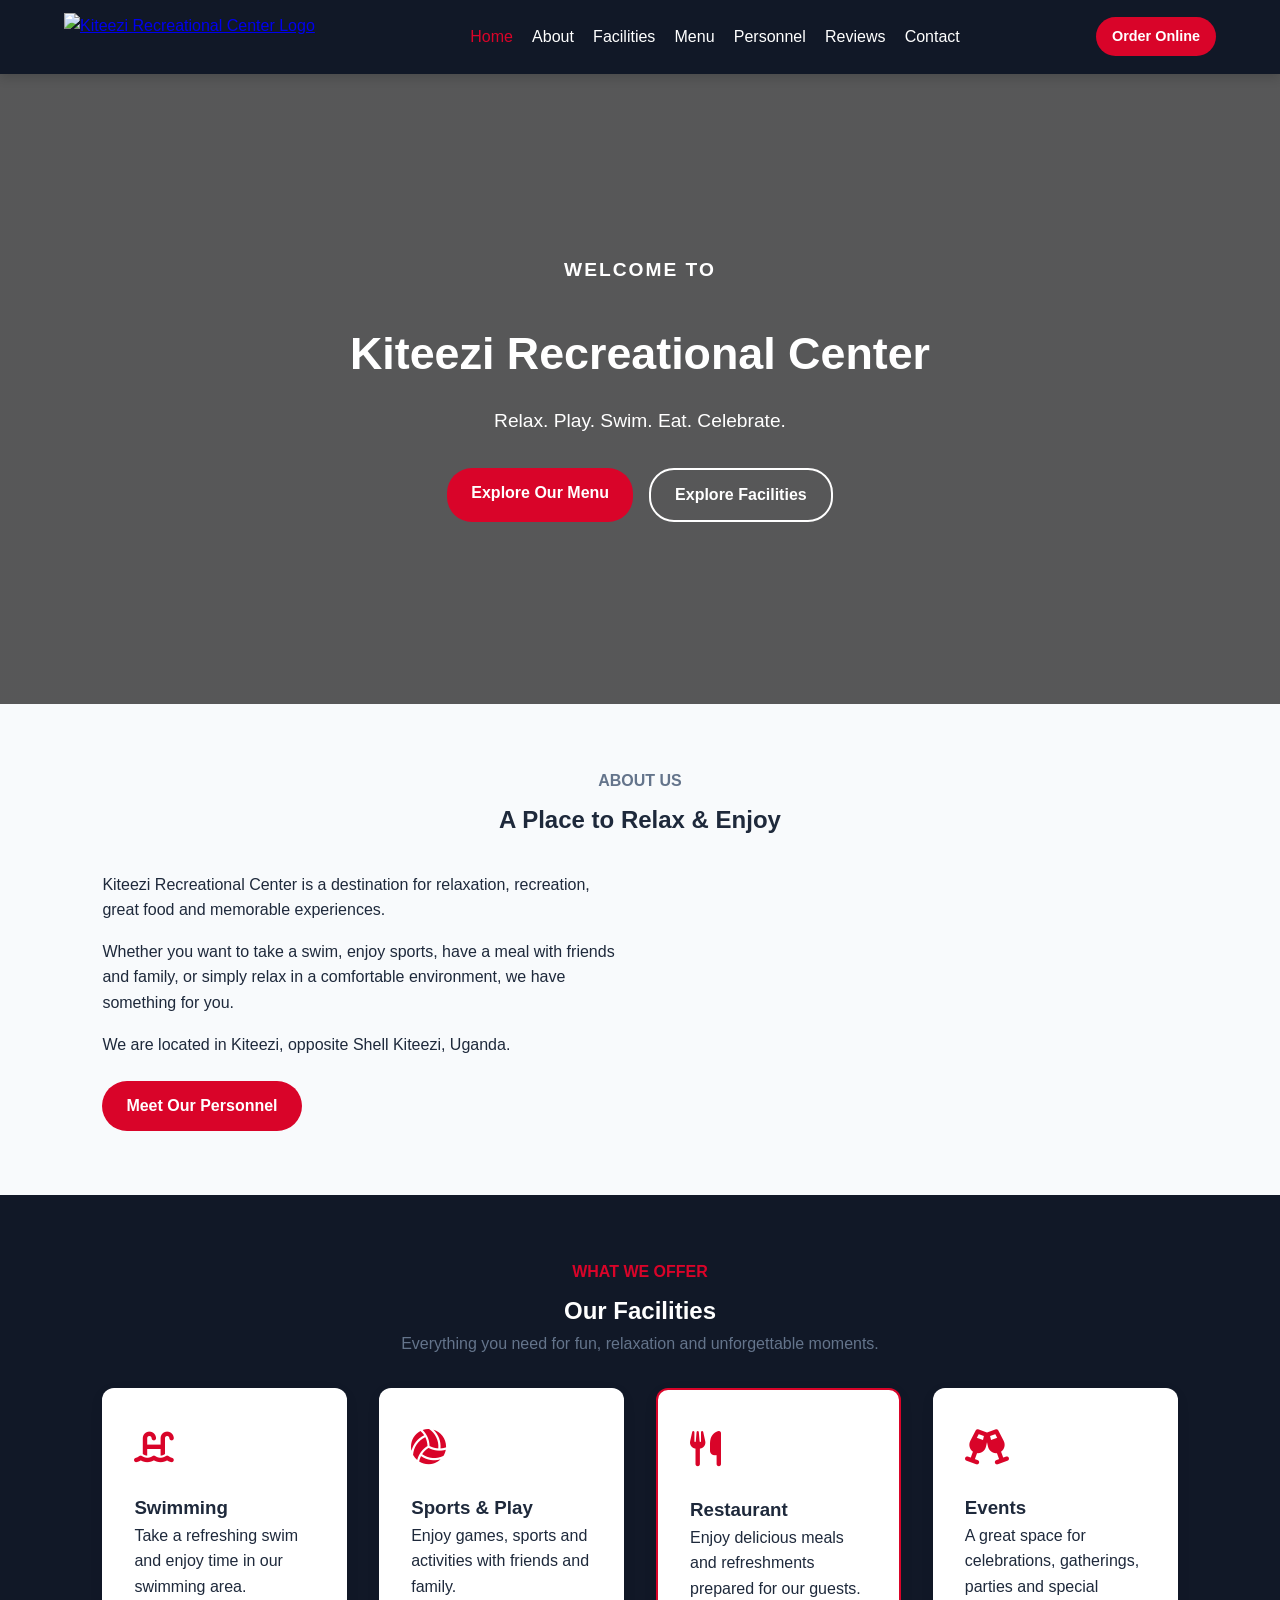
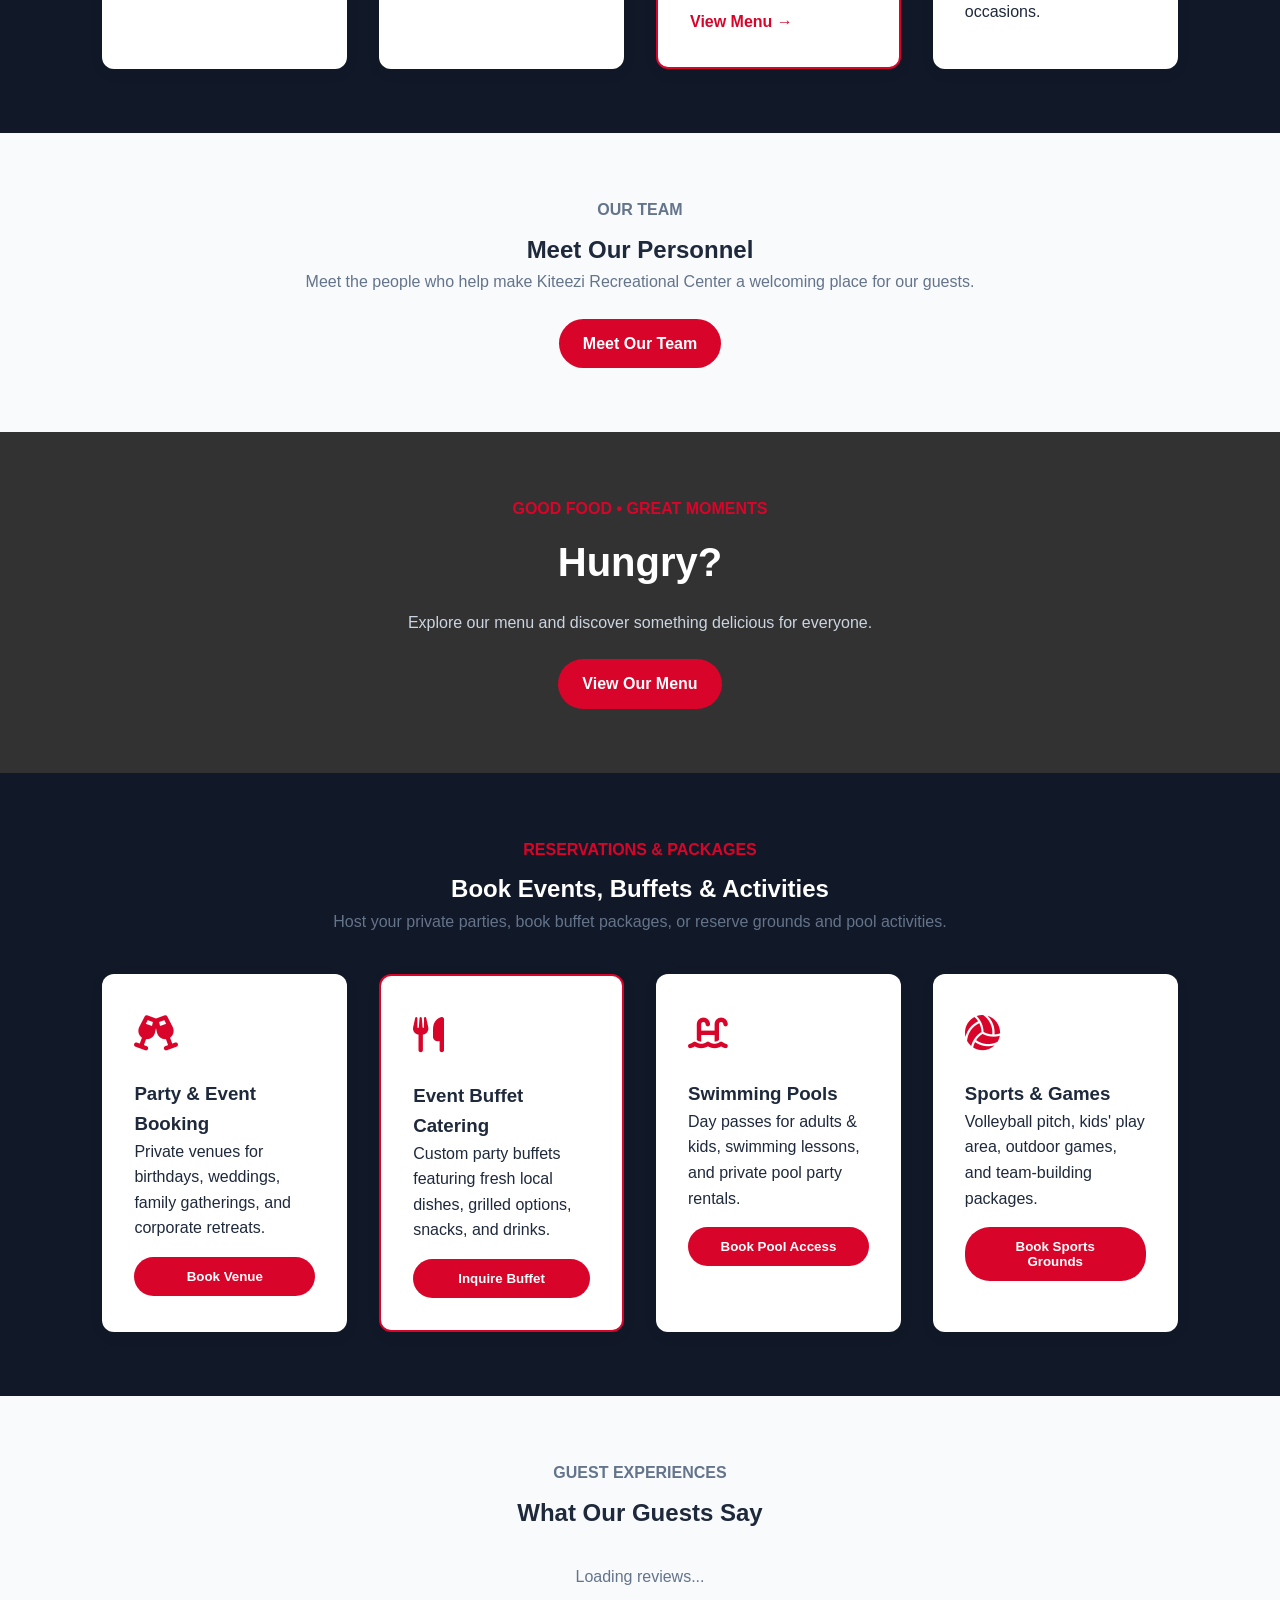
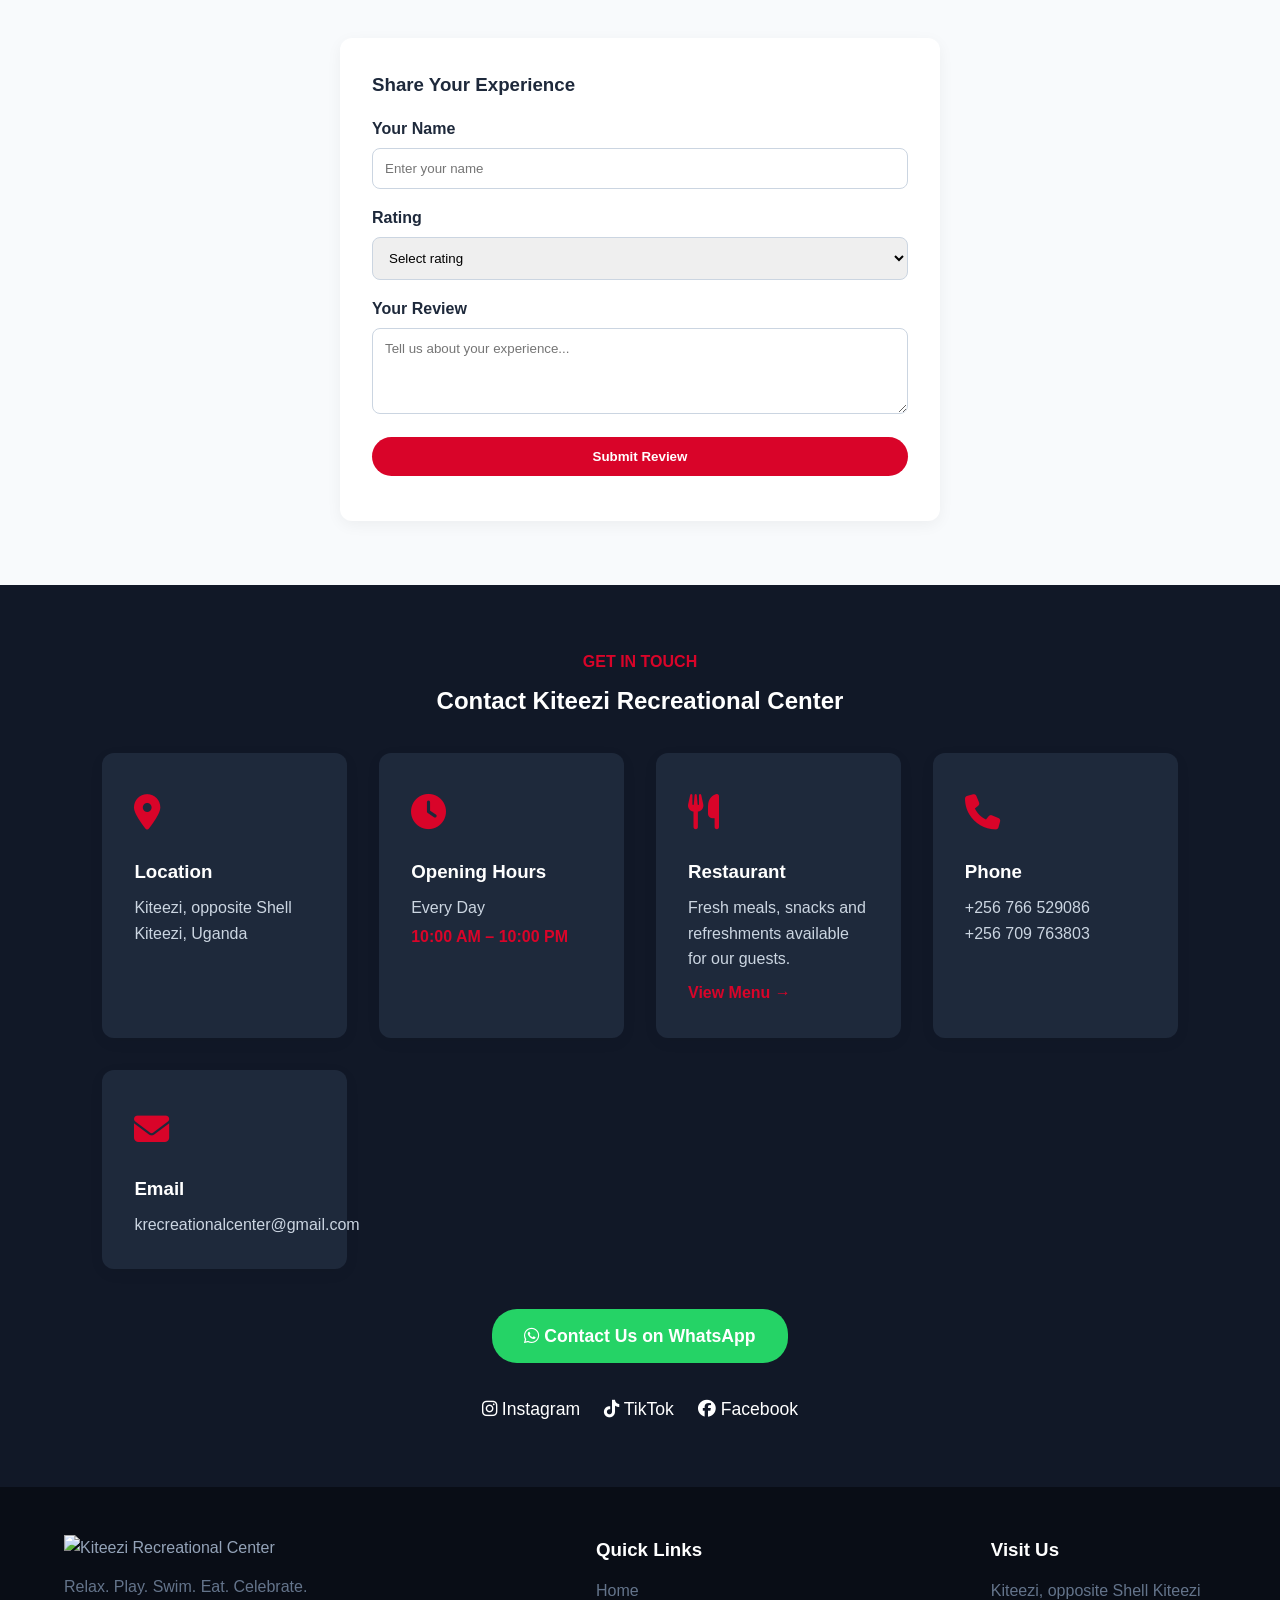
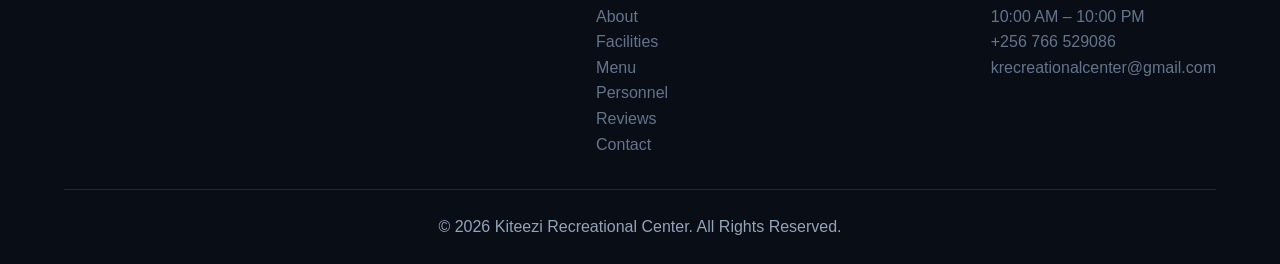
==== commit 09d1359c: "Add bookings section with modal for reservations Added a new section for bookings including event, b" ====
--- a/index.html
+++ b/index.html
@@ -150,6 +150,92 @@
       </div>
     </section>
 
+
+    <!-- EVENTS, BUFFET & ACTIVITY BOOKINGS -->
+<section class="section dark-bg" id="bookings">
+  <div class="section-container">
+    <span class="subtitle" style="color: var(--primary-red);">RESERVATIONS & PACKAGES</span>
+    <h2>Book Events, Buffets &amp; Activities</h2>
+    <p style="color: var(--text-muted); margin-bottom: 2.5rem;">Host your private parties, book buffet packages, or reserve grounds and pool activities.</p>
+
+    <div class="cards-grid">
+      <!-- Event Venue Booking -->
+      <article class="card">
+        <div class="icon"><i class="fa-solid fa-champagne-glasses"></i></div>
+        <h3>Party &amp; Event Booking</h3>
+        <p>Private venues for birthdays, weddings, family gatherings, and corporate retreats.</p>
+        <button class="btn-primary full-width-btn" style="margin-top: 1rem;" onclick="openBookingModal('Event Venue')">Book Venue</button>
+      </article>
+
+      <!-- Buffet Catering Packages -->
+      <article class="card highlight">
+        <div class="icon"><i class="fa-solid fa-utensils"></i></div>
+        <h3>Event Buffet Catering</h3>
+        <p>Custom party buffets featuring fresh local dishes, grilled options, snacks, and drinks.</p>
+        <button class="btn-primary full-width-btn" style="margin-top: 1rem;" onclick="openBookingModal('Event Buffet')">Inquire Buffet</button>
+      </article>
+
+      <!-- Swimming Passes & Lessons -->
+      <article class="card">
+        <div class="icon"><i class="fa-solid fa-water-ladder"></i></div>
+        <h3>Swimming Pools</h3>
+        <p>Day passes for adults &amp; kids, swimming lessons, and private pool party rentals.</p>
+        <button class="btn-primary full-width-btn" style="margin-top: 1rem;" onclick="openBookingModal('Swimming')">Book Pool Access</button>
+      </article>
+
+      <!-- Sports & Games Grounds -->
+      <article class="card">
+        <div class="icon"><i class="fa-solid fa-volleyball"></i></div>
+        <h3>Sports &amp; Games</h3>
+        <p>Volleyball pitch, kids' play area, outdoor games, and team-building packages.</p>
+        <button class="btn-primary full-width-btn" style="margin-top: 1rem;" onclick="openBookingModal('Sports & Games')">Book Sports Grounds</button>
+      </article>
+    </div>
+  </div>
+</section>
+
+<!-- GENERAL BOOKING MODAL -->
+<div class="modal" id="bookingModal" aria-hidden="true">
+  <div class="modal-content">
+    <span class="close-btn" onclick="closeBookingModal()">&times;</span>
+    <h3 id="bookingModalTitle" style="margin-bottom: 1rem; color: var(--text-dark);">Book Reservation</h3>
+    
+    <form id="bookingForm" onsubmit="handleBookingSubmit(event)">
+      <input type="hidden" id="bookingCategory">
+      
+      <div style="margin-bottom: 0.8rem; text-align: left;">
+        <label style="font-weight: 600; font-size: 0.9rem;">Full Name</label>
+        <input type="text" id="bookingName" placeholder="Your Name" required>
+      </div>
+
+      <div style="margin-bottom: 0.8rem; text-align: left;">
+        <label style="font-weight: 600; font-size: 0.9rem;">Phone Number</label>
+        <input type="tel" id="bookingPhone" placeholder="+256..." required>
+      </div>
+
+      <div style="margin-bottom: 0.8rem; text-align: left;">
+        <label style="font-weight: 600; font-size: 0.9rem;">Event / Visit Date</label>
+        <input type="date" id="bookingDate" required>
+      </div>
+
+      <div style="margin-bottom: 0.8rem; text-align: left;">
+        <label style="font-weight: 600; font-size: 0.9rem;">Estimated Guests / People</label>
+        <input type="number" id="bookingGuests" min="1" placeholder="Number of attendees" required>
+      </div>
+
+      <div style="margin-bottom: 1rem; text-align: left;">
+        <label style="font-weight: 600; font-size: 0.9rem;">Special Requests / Details</label>
+        <textarea id="bookingNotes" rows="3" placeholder="Tell us about food preferences, setup, or specific activities..."></textarea>
+      </div>
+
+      <button type="submit" class="whatsapp-btn">
+        <i class="fa-brands fa-whatsapp"></i> Confirm &amp; Send to WhatsApp
+      </button>
+    </form>
+  </div>
+</div>
+
+    
     <!-- REVIEWS SECTION -->
     <section class="section" id="reviews">
       <div class="section-container">
--- a/style.css
+++ b/style.css
@@ -28,18 +28,33 @@
 .announcement-bar {
   background-color: var(--primary-red);
   color: white;
-  text-align: center;
   padding: 0.5rem 1rem;
   font-size: 0.9rem;
   font-weight: bold;
 }
 
+.banner-flex {
+  display: flex;
+  justify-content: space-between;
+  align-items: center;
+  max-width: 1200px;
+  margin: 0 auto;
+}
+
+.close-banner-btn {
+  background: none;
+  border: none;
+  color: white;
+  font-size: 1.2rem;
+  cursor: pointer;
+}
+
 /* NAVBAR */
 .navbar {
   display: flex;
   justify-content: space-between;
   align-items: center;
-  padding: 1rem 5%;
+  padding: 0.8rem 5%;
   background: var(--bg-dark);
   position: sticky;
   top: 0;
@@ -47,14 +62,14 @@
   box-shadow: 0 4px 10px rgba(0,0,0,0.15);
 }
 
-.logo {
-  color: var(--text-light);
-  font-size: 1.3rem;
-  font-weight: bold;
-}
-
-.logo span {
-  color: var(--primary-red);
+.logo-img {
+  height: 48px;
+  display: block;
+}
+
+.nav-links {
+  display: flex;
+  align-items: center;
 }
 
 .nav-links a {
@@ -65,49 +80,23 @@
   transition: color 0.2s;
 }
 
-.nav-links a.nav-highlight {
-  color: var(--primary-red);
-  font-weight: bold;
-}
-
 .nav-links a:hover, .nav-links a.active {
   color: var(--primary-red);
 }
 
+.menu-toggle {
+  display: none;
+  background: none;
+  border: none;
+  color: white;
+  font-size: 1.5rem;
+  cursor: pointer;
+}
+
 .header-actions {
   display: flex;
   align-items: center;
   gap: 1rem;
-}
-
-.btn-primary-sm {
-  background: var(--primary-red);
-  color: white;
-  padding: 0.5rem 1rem;
-  border-radius: 20px;
-  text-decoration: none;
-  font-weight: bold;
-  font-size: 0.9rem;
-}
-
-.cart-btn {
-  background: var(--primary-red);
-  color: white;
-  border: none;
-  padding: 0.6rem 1.2rem;
-  border-radius: 20px;
-  cursor: pointer;
-  position: relative;
-  font-weight: bold;
-}
-
-.cart-badge {
-  background: white;
-  color: var(--primary-red);
-  border-radius: 50%;
-  padding: 2px 7px;
-  font-size: 0.8rem;
-  margin-left: 4px;
 }
 
 /* HERO */
@@ -122,24 +111,6 @@
   padding: 2rem;
 }
 
-.menu-page-header {
-  background: var(--bg-dark);
-  color: white;
-  text-align: center;
-  padding: 3rem 1rem;
-}
-
-.menu-page-header h1 {
-  font-size: 2.2rem;
-  margin-bottom: 0.5rem;
-}
-
-.menu-page-header p {
-  color: var(--text-muted);
-  max-width: 600px;
-  margin: 0 auto;
-}
-
 .hero h1 {
   font-size: 2.8rem;
   margin-bottom: 1rem;
@@ -169,10 +140,21 @@
   cursor: pointer;
   text-decoration: none;
   display: inline-block;
+  transition: background 0.2s;
 }
 
 .btn-primary:hover {
   background: var(--primary-hover);
+}
+
+.btn-primary-sm {
+  background: var(--primary-red);
+  color: white;
+  padding: 0.5rem 1rem;
+  border-radius: 20px;
+  text-decoration: none;
+  font-weight: bold;
+  font-size: 0.9rem;
 }
 
 .btn-secondary {
@@ -184,15 +166,11 @@
   font-weight: bold;
   cursor: pointer;
   text-decoration: none;
-}
-
-.btn-secondary-sm {
-  background: #334155;
-  color: white;
-  border: none;
-  padding: 0.4rem 0.8rem;
-  border-radius: 6px;
-  cursor: pointer;
+  display: inline-block;
+}
+
+.full-width-btn {
+  width: 100%;
 }
 
 /* SECTIONS & CARDS */
@@ -201,6 +179,11 @@
   text-align: center;
 }
 
+.section-container {
+  max-width: 1200px;
+  margin: 0 auto;
+}
+
 .dark-bg {
   background-color: var(--bg-dark);
   color: white;
@@ -208,12 +191,14 @@
 
 .subtitle {
   color: var(--text-muted);
-  margin-bottom: 2.5rem;
+  font-weight: 600;
+  display: block;
+  margin-bottom: 0.5rem;
 }
 
 .cards-grid {
   display: grid;
-  grid-template-columns: repeat(auto-fit, minmax(280px, 1fr));
+  grid-template-columns: repeat(auto-fit, minmax(240px, 1fr));
   gap: 2rem;
 }
 
@@ -236,89 +221,32 @@
   margin-bottom: 1rem;
 }
 
-.bar-info-box {
-  background: #1e293b;
-  padding: 2rem;
-  border-radius: var(--border-radius);
-  max-width: 700px;
-  margin: 0 auto;
-  text-align: left;
-}
-
-.bar-info-box p {
-  margin-bottom: 1rem;
-  font-size: 1.1rem;
-}
-
-/* MENU SECTION & TABS */
-.menu-tabs {
-  display: flex;
-  gap: 0.5rem;
-  overflow-x: auto;
-  padding-bottom: 1rem;
-  margin-bottom: 2rem;
-  justify-content: center;
-  flex-wrap: wrap;
-}
-
-.tab-btn {
-  background: #e2e8f0;
-  border: none;
-  padding: 0.6rem 1.2rem;
-  border-radius: 20px;
-  font-weight: 600;
-  cursor: pointer;
-}
-
-.tab-btn.active {
-  background: var(--primary-red);
-  color: white;
-}
-
-.menu-grid {
-  display: grid;
-  grid-template-columns: repeat(auto-fill, minmax(250px, 1fr));
-  gap: 1.5rem;
-}
-
-.menu-card {
-  background: white;
-  border-radius: var(--border-radius);
-  padding: 1.2rem;
-  text-align: left;
-  box-shadow: 0 4px 12px rgba(0,0,0,0.06);
-  display: flex;
-  flex-direction: column;
-  justify-content: space-between;
-}
-
-.menu-img {
+/* FORM ELEMENTS */
+textarea, input[type="text"], input[type="email"], input[type="tel"], input[type="number"], select {
   width: 100%;
-  height: 170px;
-  object-fit: contain;
-  background-color: #fafafa;
+  padding: 0.75rem;
   border-radius: 8px;
-  margin-bottom: 1rem;
-}
-
-.menu-card-title {
-  font-size: 1.1rem;
-  font-weight: bold;
-  margin-bottom: 0.3rem;
-}
-
-.menu-card-price {
-  font-weight: bold;
-  color: var(--primary-red);
-  margin-bottom: 1rem;
-}
-
-/* MODAL STYLES */
+  border: 1px solid #cbd5e1;
+  margin-top: 0.4rem;
+}
+
+.whatsapp-btn {
+  background: var(--whatsapp-green);
+  color: white;
+  border: none;
+  width: 100%;
+  padding: 0.8rem;
+  border-radius: 25px;
+  font-weight: bold;
+  cursor: pointer;
+}
+
+/* MODAL / LIGHTBOX */
 .modal {
   display: none;
   position: fixed;
-  top:0; left:0; width:100%; height:100%;
-  background: rgba(0,0,0,0.7);
+  top: 0; left: 0; width: 100%; height: 100%;
+  background: rgba(0,0,0,0.8);
   z-index: 1000;
   align-items: center;
   justify-content: center;
@@ -331,8 +259,6 @@
   width: 90%;
   max-width: 500px;
   position: relative;
-  max-height: 90vh;
-  overflow-y: auto;
 }
 
 .close-btn {
@@ -342,41 +268,201 @@
   cursor: pointer;
 }
 
-.options-stack {
+/* FOOTER */
+footer {
+  background: #090d16;
+  color: #94a3b8;
+  text-align: center;
+  padding: 3rem 5% 1.5rem 5%;
+}
+
+/* RESPONSIVE DESIGN */
+@media(max-width: 768px) {
+  .menu-toggle {
+    display: block;
+  }
+
+  .nav-links {
+    display: none;
+    flex-direction: column;
+    position: absolute;
+    top: 100%;
+    left: 0;
+    width: 100%;
+    background: var(--bg-dark);
+    padding: 1.5rem;
+    box-shadow: 0 4px 10px rgba(0,0,0,0.3);
+  }
+
+  .nav-links.active {
+    display: flex;
+  }
+
+  .nav-links a {
+    margin: 0.8rem 0;
+  }
+
+  .hero h1 {
+    font-size: 2rem;
+  }
+}
+
+/* ADMIN PORTAL EXTENSIONS */
+.admin-page-bg {
+  background-color: #0f172a;
+  min-height: 100vh;
+}
+
+.admin-card {
+  background: #ffffff;
+  border-radius: var(--border-radius);
+  padding: 2.5rem;
+  box-shadow: 0 10px 25px rgba(0,0,0,0.3);
+  margin-bottom: 2rem;
+}
+
+.admin-header {
+  display: flex;
+  justify-content: space-between;
+  align-items: center;
+  border-bottom: 2px solid #e2e8f0;
+  padding-bottom: 1rem;
+  margin-bottom: 2rem;
+}
+
+.admin-section {
+  margin-top: 3rem;
+  border-top: 1px solid #e2e8f0;
+  padding-top: 2rem;
+}
+
+.admin-content-grid {
+  display: grid;
+  grid-template-columns: repeat(auto-fit, minmax(320px, 1fr));
+  gap: 2rem;
+  margin-top: 1rem;
+}
+
+.admin-form-box {
+  background: #f8fafc;
+  padding: 1.5rem;
+  border-radius: var(--border-radius);
+  border: 1px solid #e2e8f0;
+}
+
+.admin-item-scroll {
+  max-height: 400px;
+  overflow-y: auto;
   display: flex;
   flex-direction: column;
+  gap: 0.8rem;
+  margin-top: 1rem;
+}
+
+.admin-logout-btn {
+  background: #ef4444;
+  color: white;
+  border: none;
+  padding: 0.5rem 1.2rem;
+  border-radius: 6px;
+  cursor: pointer;
+  font-weight: bold;
+}
+
+.checkbox-row {
+  display: flex;
+  gap: 1.5rem;
+  margin: 1rem 0;
+}
+
+.admin-list-item {
+  display: flex;
+  justify-content: space-between;
+  align-items: center;
+  background: white;
+  padding: 0.8rem 1rem;
+  border: 1px solid #cbd5e1;
+  border-radius: 8px;
+}
+
+.btn-delete {
+  background: #dc2626;
+  color: white;
+  border: none;
+  padding: 0.3rem 0.6rem;
+  border-radius: 4px;
+  cursor: pointer;
+}
+/* MENU PAGE & CART DRAWER STYLING */
+.menu-page-header {
+  text-align: center;
+  padding: 3rem 1rem 1.5rem 1rem;
+  background: var(--bg-dark);
+  color: white;
+}
+
+.menu-tabs {
+  display: flex;
   gap: 0.5rem;
-  margin-top: 0.4rem;
-  margin-bottom: 1.2rem;
-}
-
-.options-stack label {
-  background: #f1f5f9;
-  padding: 0.6rem 0.8rem;
-  border-radius: 6px;
-  cursor: pointer;
-}
-
-textarea, input[type="text"], input[type="tel"], input[type="number"], select {
-  width: 100%;
-  padding: 0.75rem;
-  border-radius: 8px;
+  overflow-x: auto;
+  padding: 1rem 0;
+  margin-bottom: 2rem;
+  justify-content: flex-start;
+}
+
+.tab-btn {
+  background: white;
   border: 1px solid #cbd5e1;
-  margin-top: 0.4rem;
-}
-
-.full-width-btn {
-  width: 100%;
-}
-
-/* CART DRAWER */
+  padding: 0.6rem 1.2rem;
+  border-radius: 20px;
+  cursor: pointer;
+  white-space: nowrap;
+  font-weight: 600;
+  transition: all 0.2s;
+}
+
+.tab-btn.active, .tab-btn:hover {
+  background: var(--primary-red);
+  color: white;
+  border-color: var(--primary-red);
+}
+
+.menu-grid {
+  display: grid;
+  grid-template-columns: repeat(auto-fit, minmax(260px, 1fr));
+  gap: 1.5rem;
+}
+
+.cart-btn {
+  background: var(--primary-red);
+  color: white;
+  border: none;
+  padding: 0.6rem 1rem;
+  border-radius: 20px;
+  cursor: pointer;
+  position: relative;
+  font-size: 1rem;
+}
+
+.cart-badge {
+  background: white;
+  color: var(--primary-red);
+  border-radius: 50%;
+  padding: 0.1rem 0.4rem;
+  font-size: 0.8rem;
+  font-weight: bold;
+  margin-left: 0.3rem;
+}
+
 .cart-drawer {
   position: fixed;
-  top: 0; right: -400px;
-  width: 100%; max-width: 380px;
+  top: 0;
+  right: -400px;
+  width: 100%;
+  max-width: 380px;
   height: 100vh;
   background: white;
-  box-shadow: -4px 0 15px rgba(0,0,0,0.2);
+  box-shadow: -5px 0 15px rgba(0,0,0,0.2);
   z-index: 1100;
   transition: right 0.3s ease;
   display: flex;
@@ -399,16 +485,15 @@
 .cart-items-body {
   flex: 1;
   overflow-y: auto;
-  padding: 1.2rem;
-}
-
-.cart-item-row {
+  padding: 1rem;
+}
+
+.cart-item {
+  display: flex;
+  justify-content: space-between;
+  align-items: center;
   border-bottom: 1px solid #e2e8f0;
-  padding-bottom: 0.8rem;
-  margin-bottom: 0.8rem;
-  display: flex;
-  justify-content: space-between;
-  align-items: flex-start;
+  padding: 0.8rem 0;
 }
 
 .cart-footer {
@@ -417,447 +502,9 @@
   background: #f8fafc;
 }
 
-.whatsapp-btn {
-  background: var(--whatsapp-green);
-  color: white;
-  border: none;
-  width: 100%;
-  padding: 0.8rem;
-  border-radius: 25px;
-  font-weight: bold;
-  cursor: pointer;
-  margin-top: 1rem;
-}
-
-/* ADMIN PAGE STYLES */
-.admin-page-bg {
-  background: #0f172a;
-  min-height: 100vh;
-  display: flex;
-  align-items: center;
-  justify-content: center;
-  padding: 2rem 1rem;
-}
-
-.admin-container {
-  width: 100%;
-  max-width: 900px;
-}
-
-.admin-card {
-  background: white;
-  padding: 2.5rem;
-  border-radius: var(--border-radius);
-  box-shadow: 0 10px 25px rgba(0,0,0,0.3);
-}
-
-.admin-wide {
-  max-width: 900px;
-  margin: 0 auto;
-}
-
-.admin-header {
-  display: flex;
-  justify-content: space-between;
-  align-items: center;
-  border-bottom: 2px solid #f1f5f9;
-  padding-bottom: 1rem;
-  margin-bottom: 1.5rem;
-}
-
-.admin-content-grid {
-  display: grid;
-  grid-template-columns: 1fr 1fr;
-  gap: 2rem;
-}
-
-.admin-form-box {
-  background: #f8fafc;
-  padding: 1.5rem;
-  border-radius: 8px;
-}
-
-.two-col-inputs {
-  display: flex;
-  gap: 1rem;
-}
-
-.checkbox-row {
-  display: flex;
-  gap: 1rem;
-  margin-top: 0.8rem;
-}
-
-.admin-item-scroll {
-  max-height: 400px;
-  overflow-y: auto;
-  border: 1px solid #e2e8f0;
-  border-radius: 8px;
-  padding: 0.5rem 1rem;
-}
-
-footer {
-  background: #090d16;
-  color: #94a3b8;
-  text-align: center;
-  padding: 2rem;
-}
-
-@media(max-width: 768px) {
-  .nav-links { display: none; }
-  .admin-content-grid { grid-template-columns: 1fr; }
-}
-/* =========================================================
-   ADMIN ADDITIONS
-========================================================= */
-
-.admin-section {
-  margin-top: 30px;
-  padding-top: 25px;
-  border-top: 2px solid #e2e8f0;
-}
-
-.admin-section h2 {
-  margin-bottom: 15px;
-}
-
-.admin-card label {
-  display: block;
-  margin-top: 12px;
-  margin-bottom: 4px;
-  font-weight: 600;
-}
-
-.admin-card input,
-.admin-card textarea,
-.admin-card select {
-  width: 100%;
-  padding: 11px;
-  border: 1px solid #cbd5e1;
-  border-radius: 8px;
-  margin-bottom: 8px;
-}
-
-.admin-header {
-  display: flex;
-  justify-content: space-between;
-  align-items: center;
-  gap: 15px;
-  border-bottom: 2px solid #f1f5f9;
-  padding-bottom: 15px;
-}
-
-.admin-header span {
-  display: block;
-  color: #64748b;
-  font-size: 0.85rem;
-}
-
-.admin-logout-btn {
-  background: #111827;
-  color: white;
-  border: none;
-  padding: 10px 16px;
-  border-radius: 8px;
-  cursor: pointer;
-}
-
-.admin-form-box {
-  background: #f8fafc;
-  padding: 20px;
-  border-radius: 10px;
-  margin-top: 15px;
-}
-
-.admin-form-box form {
-  display: flex;
-  flex-direction: column;
-  gap: 8px;
-}
-
-.admin-form-box button {
-  margin-top: 8px;
-}
-
-.checkbox-row {
-  display: flex;
-  gap: 20px;
-  flex-wrap: wrap;
-  margin: 8px 0;
-}
-
-.checkbox-row label {
-  display: flex;
-  align-items: center;
-  gap: 6px;
-  margin: 0;
-}
-
-.checkbox-row input {
-  width: auto;
-  margin: 0;
-}
-
-.admin-menu-row {
-  display: flex;
-  justify-content: space-between;
-  align-items: center;
-  gap: 10px;
-  background: white;
-  border: 1px solid #e2e8f0;
-  padding: 12px;
-  border-radius: 8px;
-  margin-bottom: 8px;
-}
-
-.admin-menu-info {
-  display: flex;
-  flex-direction: column;
-}
-
-.admin-menu-info small {
-  color: #64748b;
-}
-
-.admin-menu-actions {
-  display: flex;
-  gap: 5px;
-}
-
-.admin-edit-btn,
-.admin-delete-btn {
-  border: none;
-  color: white;
-  padding: 7px 10px;
-  border-radius: 6px;
-  cursor: pointer;
-}
-
-.admin-edit-btn {
-  background: #2563eb;
-}
-
-.admin-delete-btn {
-  background: #dc3545;
-}
-
-
-/* =========================================================
-   MEDIA ADMIN
-========================================================= */
-
-.admin-media-row {
-  display: grid;
-  grid-template-columns: 100px 1fr auto;
-  gap: 15px;
-  align-items: center;
-  background: white;
-  border: 1px solid #e2e8f0;
-  padding: 10px;
-  border-radius: 8px;
-  margin-bottom: 8px;
-}
-
-.admin-media-preview img,
-.admin-media-preview video {
-  width: 100px;
-  height: 75px;
-  object-fit: cover;
-  border-radius: 6px;
-}
-
-.admin-media-details {
-  display: flex;
-  flex-direction: column;
-}
-
-.admin-media-details span,
-.admin-media-details small {
-  color: #64748b;
-}
-
-
-/* =========================================================
-   PERSONNEL ADMIN
-========================================================= */
-
-.admin-person-row {
-  display: grid;
-  grid-template-columns: 70px 1fr auto;
-  align-items: center;
-  gap: 12px;
-  background: white;
-  border: 1px solid #e2e8f0;
-  padding: 10px;
-  border-radius: 8px;
-  margin-bottom: 8px;
-}
-
-.admin-person-row img {
-  width: 60px;
-  height: 60px;
-  object-fit: cover;
-  border-radius: 50%;
-}
-
-.admin-person-row div:nth-child(2) {
-  display: flex;
-  flex-direction: column;
-}
-
-.admin-person-row small {
-  color: #64748b;
-}
-
-
-/* =========================================================
-   PUBLIC MEDIA
-========================================================= */
-
-.media-gallery {
-  position: relative;
-  overflow: hidden;
-}
-
-.media-slide {
-  display: none;
-  width: 100%;
-}
-
-.media-slide.active {
-  display: block;
-}
-
-.media-slide img,
-.media-slide video {
-  width: 100%;
-  height: 100%;
-  max-height: 500px;
-  object-fit: cover;
-  border-radius: 12px;
-}
-
-.gallery-prev,
-.gallery-next {
-  position: absolute;
-  top: 50%;
-  transform: translateY(-50%);
-  z-index: 5;
-  width: 42px;
-  height: 42px;
-  border: none;
-  border-radius: 50%;
-  background: rgba(0,0,0,0.65);
-  color: white;
-  cursor: pointer;
-  font-size: 20px;
-}
-
-.gallery-prev {
-  left: 12px;
-}
-
-.gallery-next {
-  right: 12px;
-}
-
-
-/* =========================================================
-   PERSONNEL PUBLIC PAGE
-========================================================= */
-
-.personnel-container {
-  width: min(1100px, 92%);
-  margin: 40px auto;
-  display: grid;
-  grid-template-columns: repeat(
-    auto-fit,
-    minmax(260px, 1fr)
-  );
-  gap: 25px;
-}
-
-.personnel-card {
-  background: white;
-  border-radius: 14px;
-  overflow: hidden;
-  box-shadow: 0 8px 25px rgba(0,0,0,0.08);
-}
-
-.personnel-image {
-  width: 100%;
-  height: 300px;
-  overflow: hidden;
-}
-
-.personnel-image img {
-  width: 100%;
-  height: 100%;
-  object-fit: cover;
-}
-
-.personnel-info {
-  padding: 20px;
-  text-align: center;
-}
-
-.personnel-info h2 {
-  margin-bottom: 5px;
-}
-
-.personnel-info h3 {
-  color: var(--primary-red);
-  margin-bottom: 10px;
-}
-
-.personnel-intro {
-  background: var(--bg-dark);
-  color: white;
-  text-align: center;
-  padding: 80px 20px;
-}
-
-.personnel-intro p {
-  max-width: 700px;
-  margin: 10px auto;
-}
-
-.empty-team {
-  text-align: center;
-  width: 100%;
-  padding: 50px;
-}
-
-
-/* =========================================================
-   MOBILE ADMIN
-========================================================= */
-
-@media(max-width: 700px) {
-
-  .admin-header {
-    flex-direction: column;
-    align-items: flex-start;
-  }
-
-  .admin-content-grid {
-    grid-template-columns: 1fr;
-  }
-
-  .admin-media-row {
-    grid-template-columns: 80px 1fr;
-  }
-
-  .admin-media-row button {
-    grid-column: 1 / -1;
-  }
-
-  .admin-person-row {
-    grid-template-columns: 60px 1fr;
-  }
-
-  .admin-person-row > div:last-child {
-    grid-column: 1 / -1;
-  }
-
-}
+.cart-summary-line {
+  display: flex;
+  justify-content: space-between;
+  font-size: 1.2rem;
+  margin-bottom: 1rem;
+}
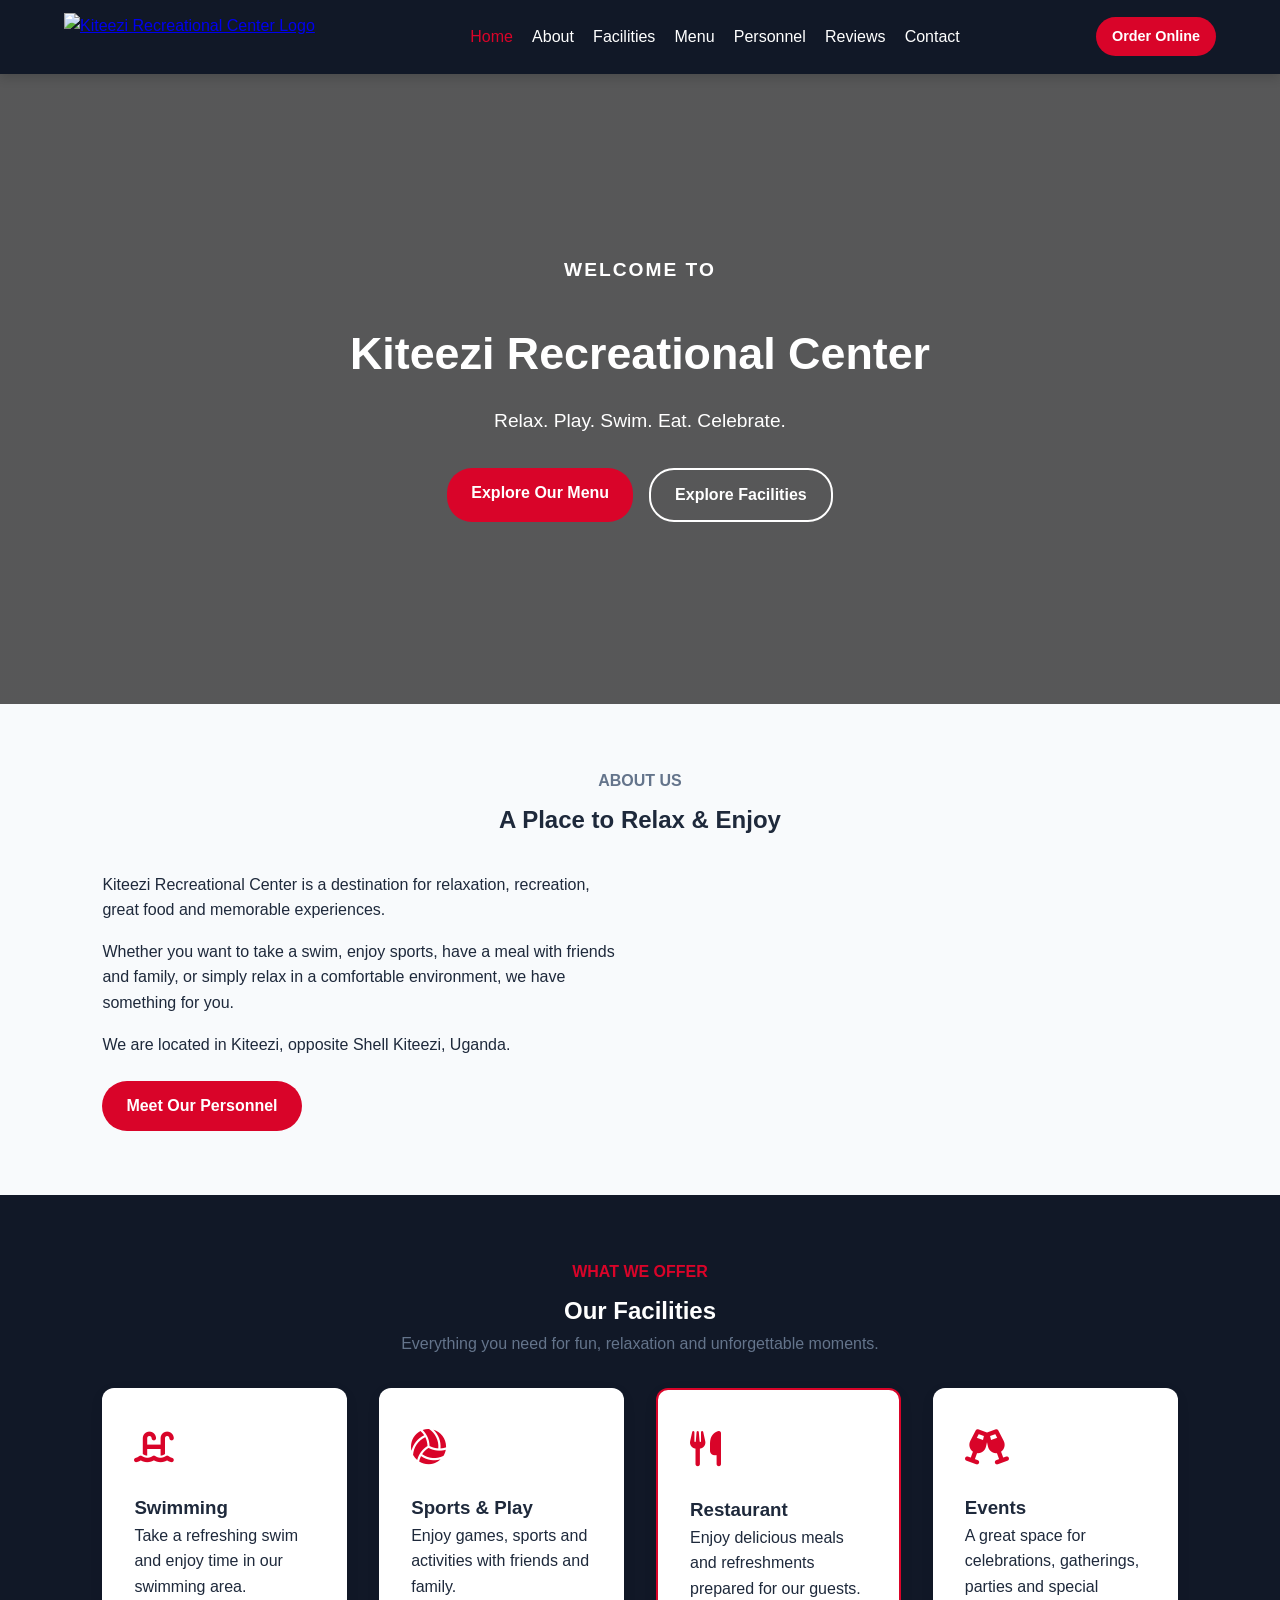
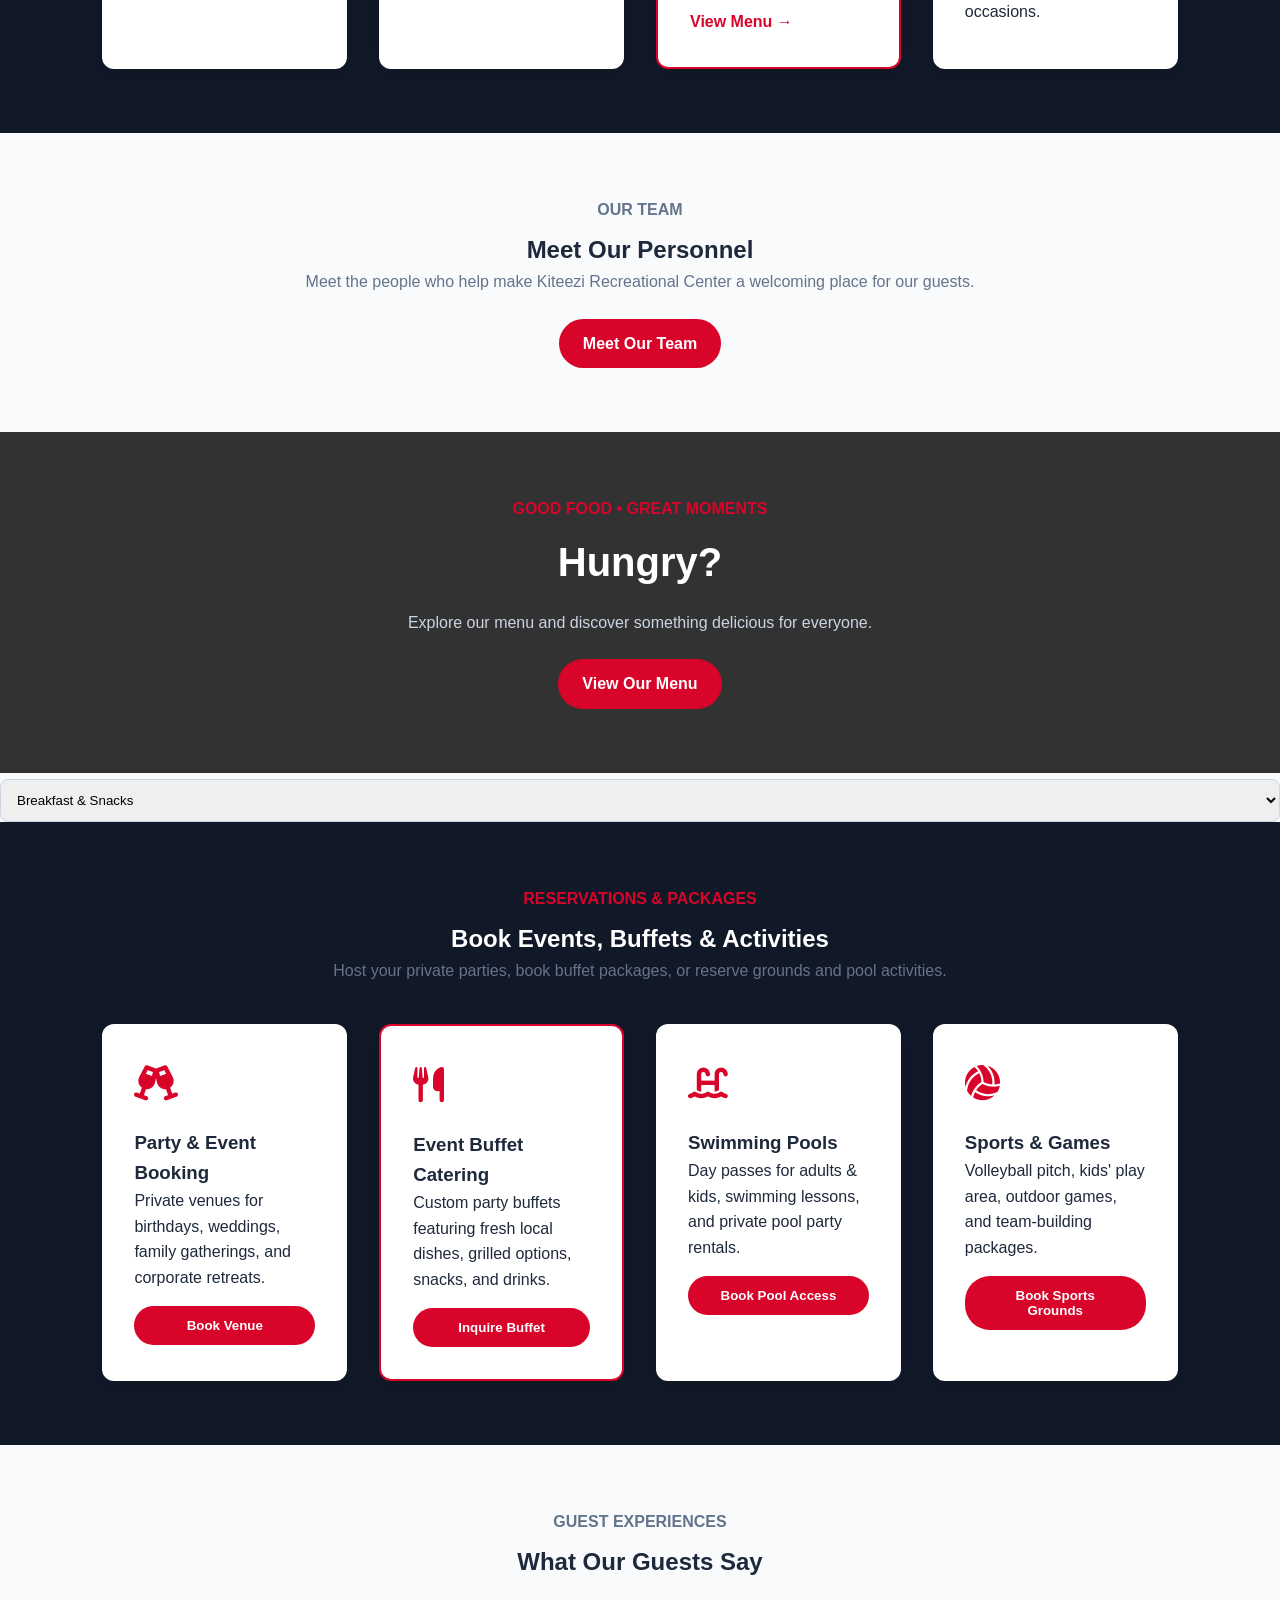
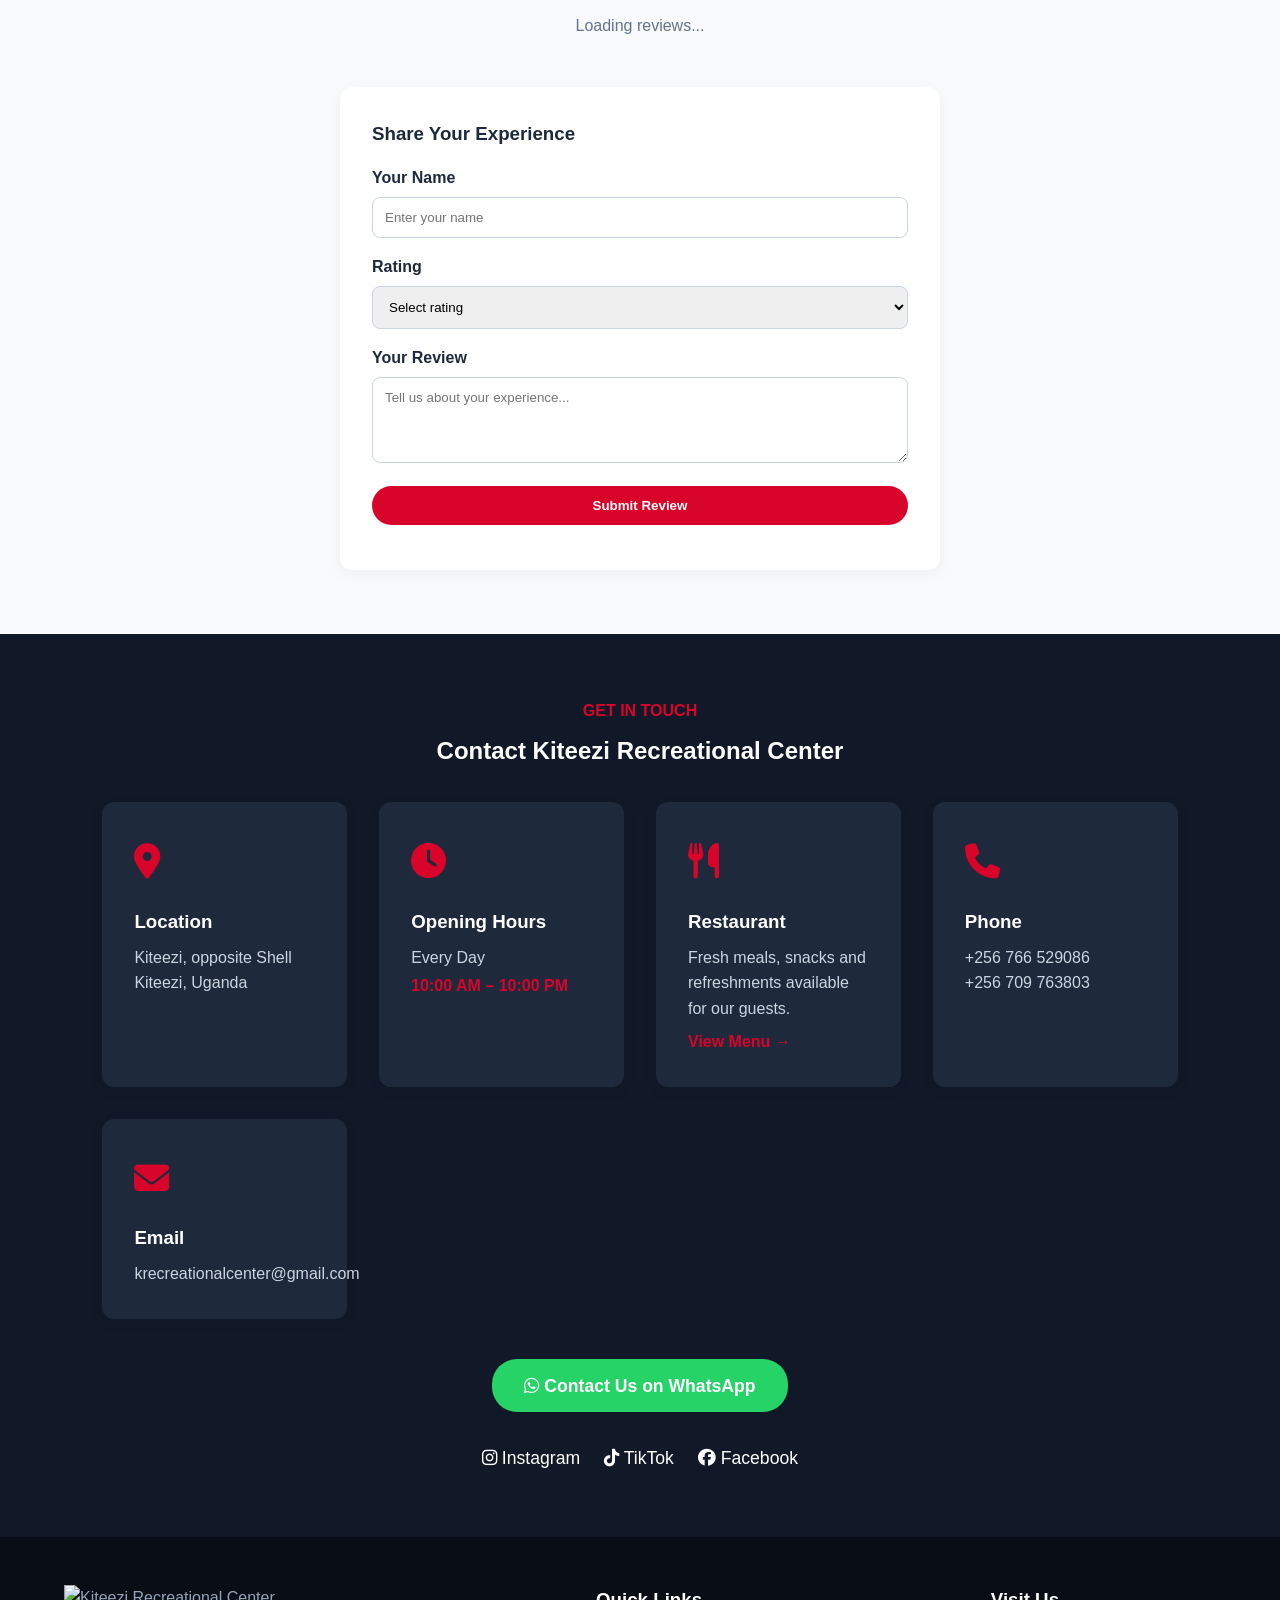
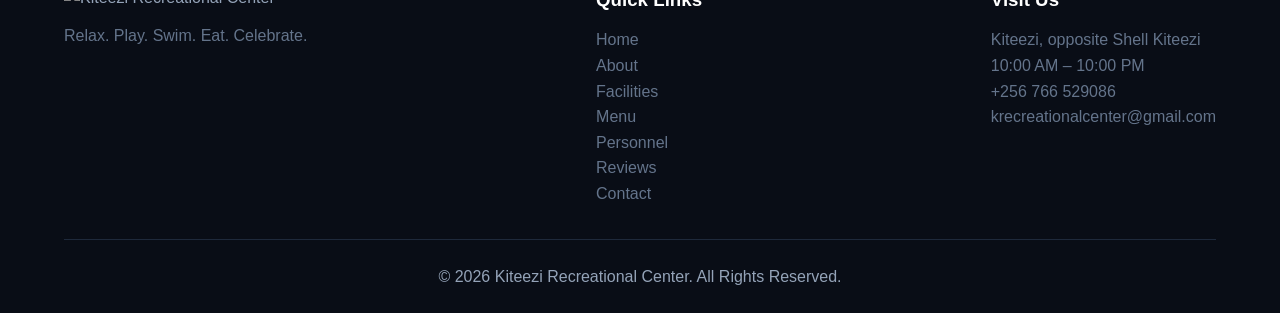
==== commit 0d5896d4: "Add menu category selection dropdown" ====
--- a/index.html
+++ b/index.html
@@ -150,6 +150,16 @@
       </div>
     </section>
 
+<select id="menu-category-input" required>
+  <option value="breakfast">Breakfast &amp; Snacks</option>
+  <option value="chicken">Chicken</option>
+  <option value="fish">Fish</option>
+  <option value="goat">Goat</option>
+  <option value="liver">Liver</option>
+  <option value="burgers-pizza">Burgers &amp; Pizzas</option>
+  <option value="buffet">Buffets &amp; Party Packages</option>
+  <option value="activities">Swimming &amp; Sports Bookings</option>
+</select>
 
     <!-- EVENTS, BUFFET & ACTIVITY BOOKINGS -->
 <section class="section dark-bg" id="bookings">
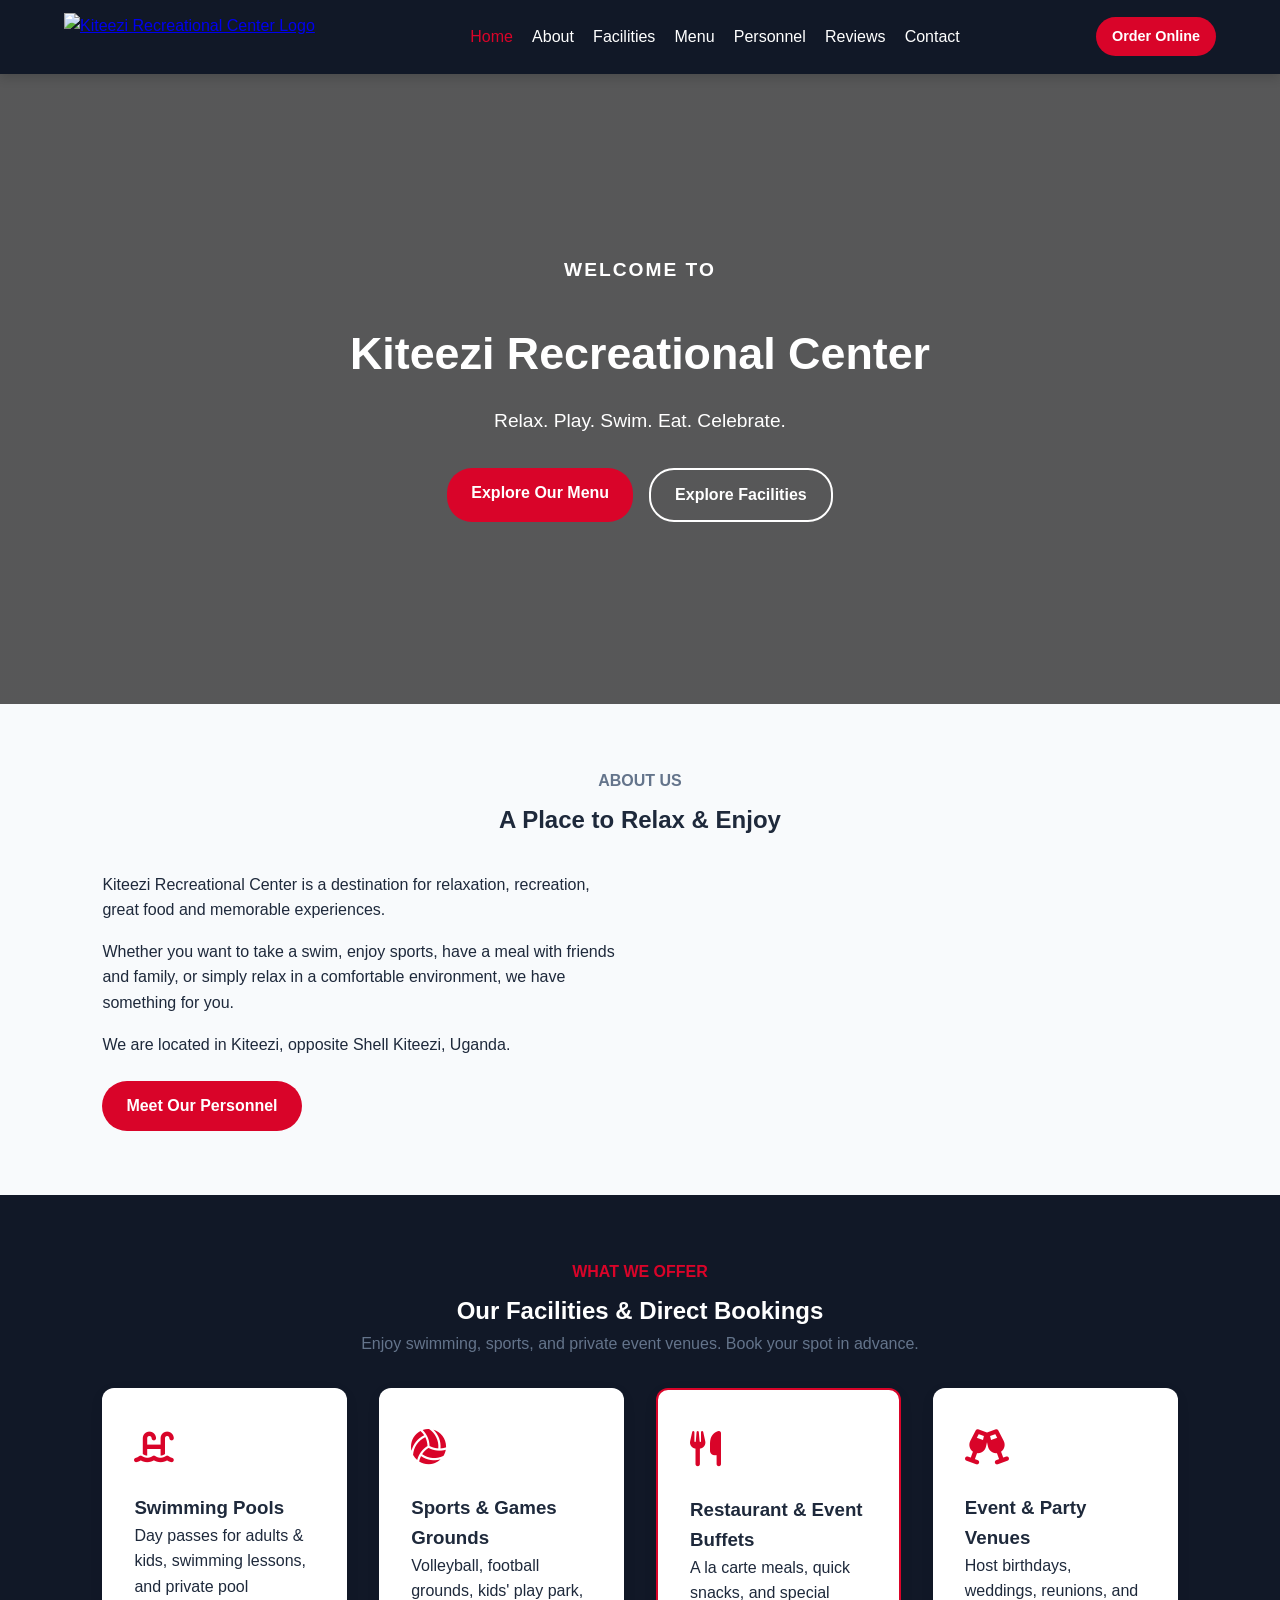
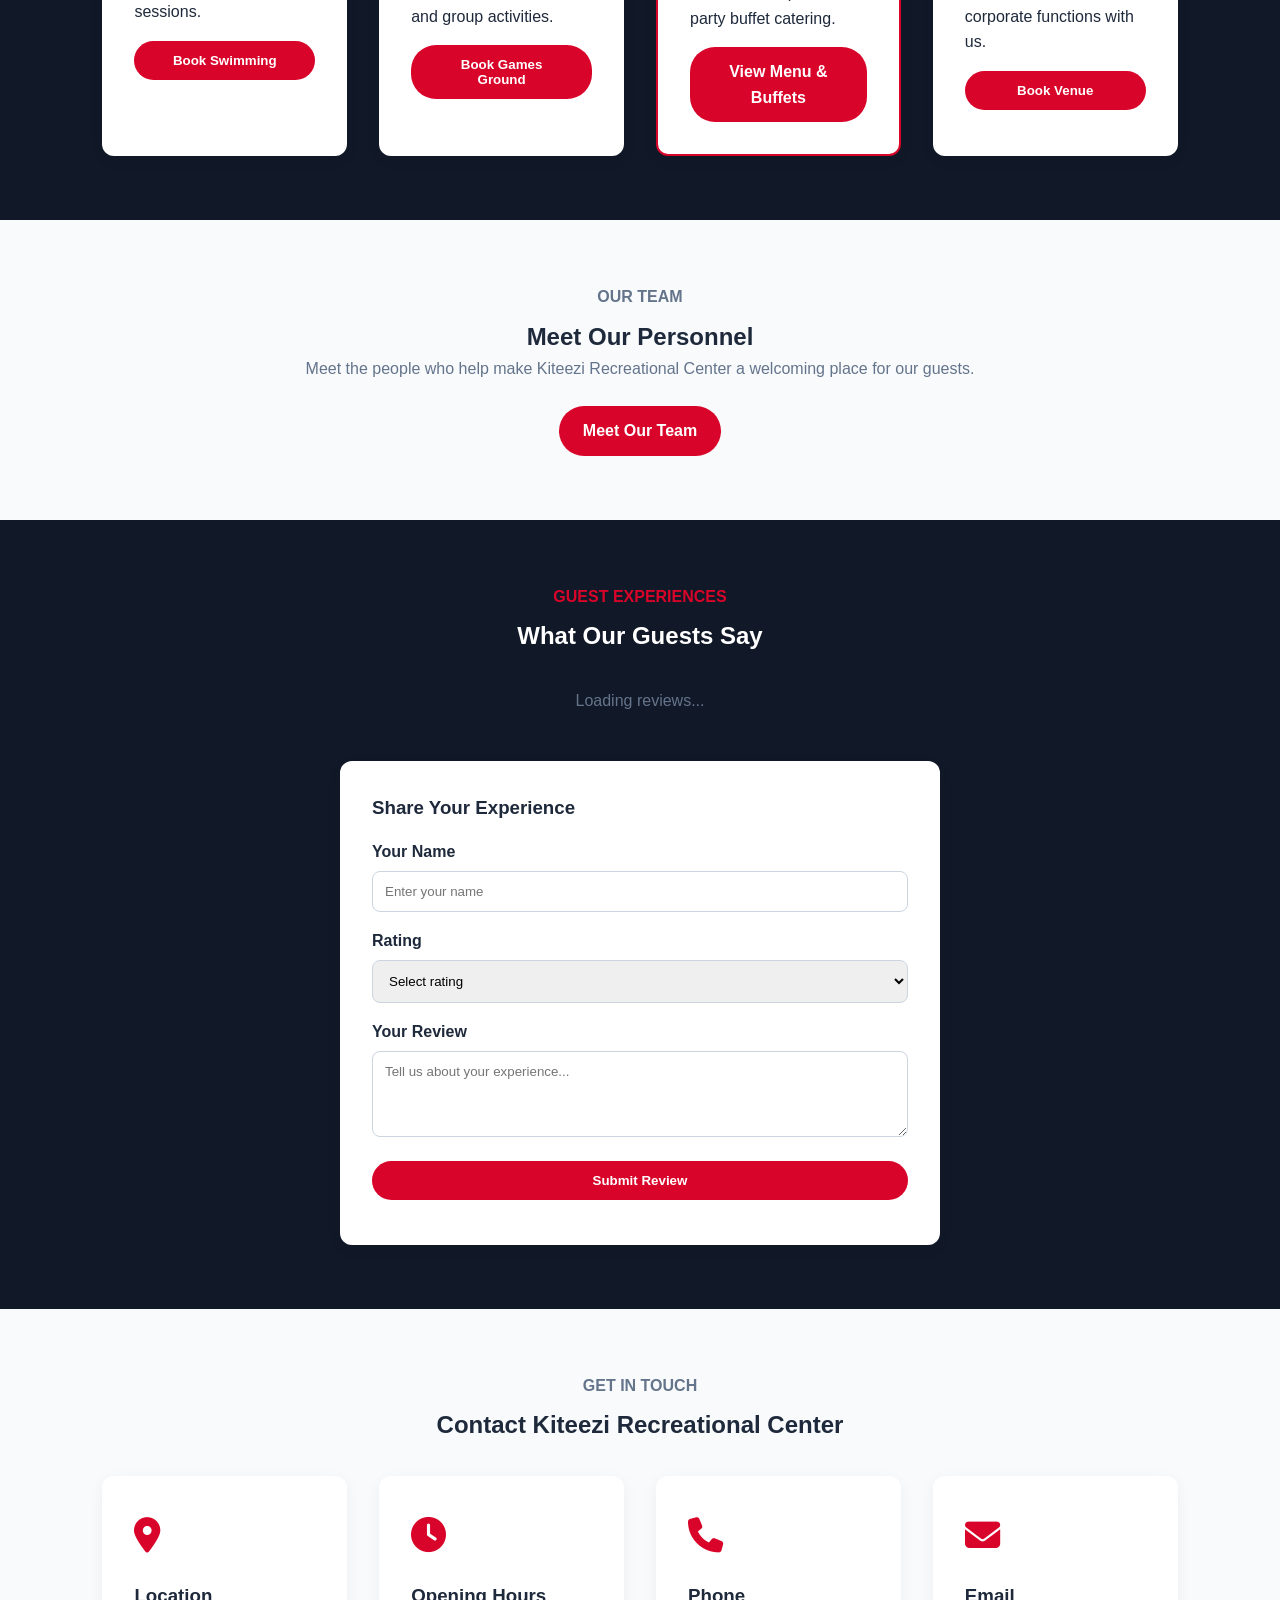
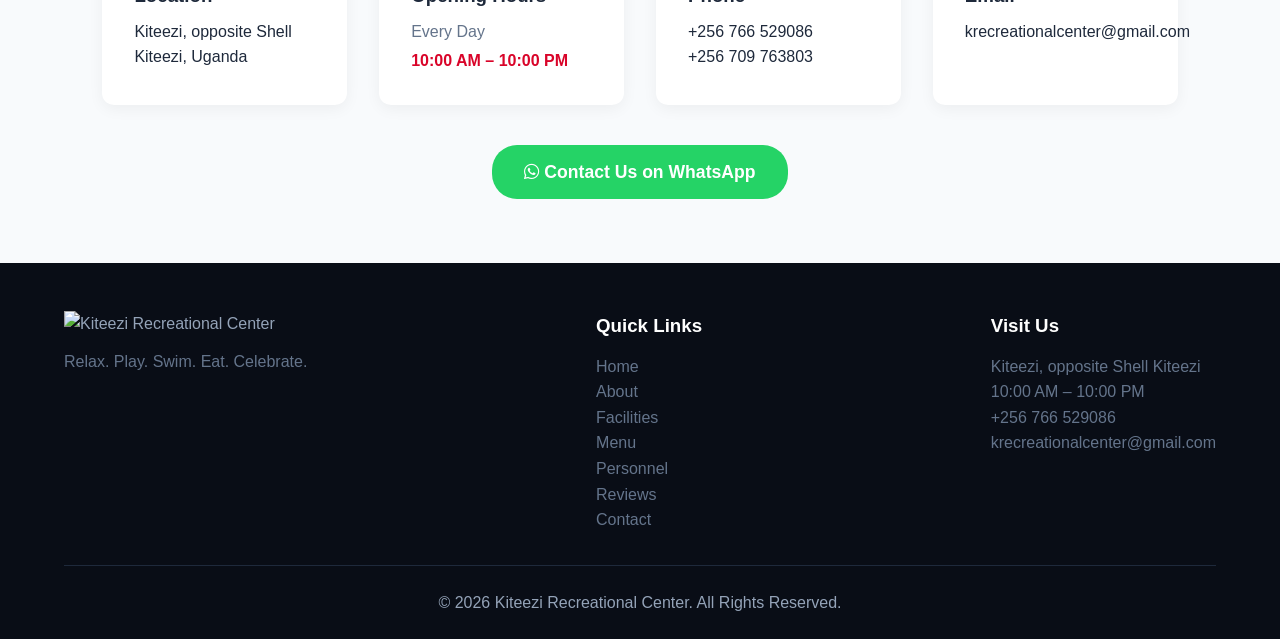
==== commit 0876f46d: "Revise facilities and booking information in index.html Updated facility descriptions and booking op" ====
--- a/index.html
+++ b/index.html
@@ -76,55 +76,56 @@
           </div>
 
           <div class="about-media">
-            <div class="media-gallery" data-media-area="about">
-              <!-- Dynamically populated via script.js -->
-            </div>
-          </div>
-        </div>
-      </div>
-    </section>
-
-    <!-- FACILITIES SECTION -->
+            <div class="media-gallery" data-media-area="about"></div>
+          </div>
+        </div>
+      </div>
+    </section>
+
+    <!-- FACILITIES & DIRECT BOOKING SECTION -->
     <section class="section dark-bg" id="facilities">
       <div class="section-container">
         <div class="section-heading">
           <span class="subtitle" style="color: var(--primary-red);">WHAT WE OFFER</span>
-          <h2>Our Facilities</h2>
-          <p style="color: var(--text-muted); margin-bottom: 2rem;">Everything you need for fun, relaxation and unforgettable moments.</p>
+          <h2>Our Facilities &amp; Direct Bookings</h2>
+          <p style="color: var(--text-muted); margin-bottom: 2rem;">Enjoy swimming, sports, and private event venues. Book your spot in advance.</p>
         </div>
 
         <div class="cards-grid">
-          <!-- Swimming -->
+          <!-- Swimming Booking -->
           <article class="card">
             <div class="facility-media" data-media-area="swimming"></div>
             <div class="icon"><i class="fa-solid fa-water-ladder"></i></div>
-            <h3>Swimming</h3>
-            <p>Take a refreshing swim and enjoy time in our swimming area.</p>
+            <h3>Swimming Pools</h3>
+            <p>Day passes for adults &amp; kids, swimming lessons, and private pool sessions.</p>
+            <button class="btn-primary full-width-btn" style="margin-top: 1rem;" onclick="openBookingModal('Swimming Pool')">Book Swimming</button>
           </article>
 
-          <!-- Sports -->
+          <!-- Sports & Games Booking -->
           <article class="card">
             <div class="facility-media" data-media-area="sports"></div>
             <div class="icon"><i class="fa-solid fa-volleyball"></i></div>
-            <h3>Sports &amp; Play</h3>
-            <p>Enjoy games, sports and activities with friends and family.</p>
+            <h3>Sports &amp; Games Grounds</h3>
+            <p>Volleyball, football grounds, kids' play park, and group activities.</p>
+            <button class="btn-primary full-width-btn" style="margin-top: 1rem;" onclick="openBookingModal('Sports & Games Grounds')">Book Games Ground</button>
           </article>
 
-          <!-- Restaurant -->
+          <!-- Restaurant & Buffet Shortcut -->
           <article class="card highlight">
             <div class="facility-media" data-media-area="restaurant"></div>
             <div class="icon"><i class="fa-solid fa-utensils"></i></div>
-            <h3>Restaurant</h3>
-            <p>Enjoy delicious meals and refreshments prepared for our guests.</p>
-            <a href="menu.html" style="color: var(--primary-red); font-weight: bold; text-decoration: none; display: inline-block; margin-top: 0.5rem;">View Menu &rarr;</a>
+            <h3>Restaurant &amp; Event Buffets</h3>
+            <p>A la carte meals, quick snacks, and special party buffet catering.</p>
+            <a href="menu.html" class="btn-primary full-width-btn" style="margin-top: 1rem; text-align:center; text-decoration:none;">View Menu &amp; Buffets</a>
           </article>
 
-          <!-- Events -->
+          <!-- Events Booking -->
           <article class="card">
             <div class="facility-media" data-media-area="events"></div>
             <div class="icon"><i class="fa-solid fa-champagne-glasses"></i></div>
-            <h3>Events</h3>
-            <p>A great space for celebrations, gatherings, parties and special occasions.</p>
+            <h3>Event &amp; Party Venues</h3>
+            <p>Host birthdays, weddings, reunions, and corporate functions with us.</p>
+            <button class="btn-primary full-width-btn" style="margin-top: 1rem;" onclick="openBookingModal('Event Venue Grounds')">Book Venue</button>
           </article>
         </div>
       </div>
@@ -140,123 +141,17 @@
       </div>
     </section>
 
-    <!-- MENU CTA -->
-    <section class="section dark-bg" style="background: linear-gradient(rgba(0,0,0,0.8), rgba(0,0,0,0.8)), url('images/LOGO.png') center/cover;">
-      <div class="section-container">
-        <span class="subtitle" style="color: var(--primary-red);">GOOD FOOD • GREAT MOMENTS</span>
-        <h2 style="font-size: 2.5rem; margin-bottom: 1rem;">Hungry?</h2>
-        <p style="color: #cbd5e1; margin-bottom: 1.5rem;">Explore our menu and discover something delicious for everyone.</p>
-        <a href="menu.html" class="btn-primary">View Our Menu</a>
-      </div>
-    </section>
-
-<select id="menu-category-input" required>
-  <option value="breakfast">Breakfast &amp; Snacks</option>
-  <option value="chicken">Chicken</option>
-  <option value="fish">Fish</option>
-  <option value="goat">Goat</option>
-  <option value="liver">Liver</option>
-  <option value="burgers-pizza">Burgers &amp; Pizzas</option>
-  <option value="buffet">Buffets &amp; Party Packages</option>
-  <option value="activities">Swimming &amp; Sports Bookings</option>
-</select>
-
-    <!-- EVENTS, BUFFET & ACTIVITY BOOKINGS -->
-<section class="section dark-bg" id="bookings">
-  <div class="section-container">
-    <span class="subtitle" style="color: var(--primary-red);">RESERVATIONS & PACKAGES</span>
-    <h2>Book Events, Buffets &amp; Activities</h2>
-    <p style="color: var(--text-muted); margin-bottom: 2.5rem;">Host your private parties, book buffet packages, or reserve grounds and pool activities.</p>
-
-    <div class="cards-grid">
-      <!-- Event Venue Booking -->
-      <article class="card">
-        <div class="icon"><i class="fa-solid fa-champagne-glasses"></i></div>
-        <h3>Party &amp; Event Booking</h3>
-        <p>Private venues for birthdays, weddings, family gatherings, and corporate retreats.</p>
-        <button class="btn-primary full-width-btn" style="margin-top: 1rem;" onclick="openBookingModal('Event Venue')">Book Venue</button>
-      </article>
-
-      <!-- Buffet Catering Packages -->
-      <article class="card highlight">
-        <div class="icon"><i class="fa-solid fa-utensils"></i></div>
-        <h3>Event Buffet Catering</h3>
-        <p>Custom party buffets featuring fresh local dishes, grilled options, snacks, and drinks.</p>
-        <button class="btn-primary full-width-btn" style="margin-top: 1rem;" onclick="openBookingModal('Event Buffet')">Inquire Buffet</button>
-      </article>
-
-      <!-- Swimming Passes & Lessons -->
-      <article class="card">
-        <div class="icon"><i class="fa-solid fa-water-ladder"></i></div>
-        <h3>Swimming Pools</h3>
-        <p>Day passes for adults &amp; kids, swimming lessons, and private pool party rentals.</p>
-        <button class="btn-primary full-width-btn" style="margin-top: 1rem;" onclick="openBookingModal('Swimming')">Book Pool Access</button>
-      </article>
-
-      <!-- Sports & Games Grounds -->
-      <article class="card">
-        <div class="icon"><i class="fa-solid fa-volleyball"></i></div>
-        <h3>Sports &amp; Games</h3>
-        <p>Volleyball pitch, kids' play area, outdoor games, and team-building packages.</p>
-        <button class="btn-primary full-width-btn" style="margin-top: 1rem;" onclick="openBookingModal('Sports & Games')">Book Sports Grounds</button>
-      </article>
-    </div>
-  </div>
-</section>
-
-<!-- GENERAL BOOKING MODAL -->
-<div class="modal" id="bookingModal" aria-hidden="true">
-  <div class="modal-content">
-    <span class="close-btn" onclick="closeBookingModal()">&times;</span>
-    <h3 id="bookingModalTitle" style="margin-bottom: 1rem; color: var(--text-dark);">Book Reservation</h3>
-    
-    <form id="bookingForm" onsubmit="handleBookingSubmit(event)">
-      <input type="hidden" id="bookingCategory">
-      
-      <div style="margin-bottom: 0.8rem; text-align: left;">
-        <label style="font-weight: 600; font-size: 0.9rem;">Full Name</label>
-        <input type="text" id="bookingName" placeholder="Your Name" required>
-      </div>
-
-      <div style="margin-bottom: 0.8rem; text-align: left;">
-        <label style="font-weight: 600; font-size: 0.9rem;">Phone Number</label>
-        <input type="tel" id="bookingPhone" placeholder="+256..." required>
-      </div>
-
-      <div style="margin-bottom: 0.8rem; text-align: left;">
-        <label style="font-weight: 600; font-size: 0.9rem;">Event / Visit Date</label>
-        <input type="date" id="bookingDate" required>
-      </div>
-
-      <div style="margin-bottom: 0.8rem; text-align: left;">
-        <label style="font-weight: 600; font-size: 0.9rem;">Estimated Guests / People</label>
-        <input type="number" id="bookingGuests" min="1" placeholder="Number of attendees" required>
-      </div>
-
-      <div style="margin-bottom: 1rem; text-align: left;">
-        <label style="font-weight: 600; font-size: 0.9rem;">Special Requests / Details</label>
-        <textarea id="bookingNotes" rows="3" placeholder="Tell us about food preferences, setup, or specific activities..."></textarea>
-      </div>
-
-      <button type="submit" class="whatsapp-btn">
-        <i class="fa-brands fa-whatsapp"></i> Confirm &amp; Send to WhatsApp
-      </button>
-    </form>
-  </div>
-</div>
-
-    
     <!-- REVIEWS SECTION -->
-    <section class="section" id="reviews">
-      <div class="section-container">
-        <span class="subtitle">GUEST EXPERIENCES</span>
+    <section class="section dark-bg" id="reviews">
+      <div class="section-container">
+        <span class="subtitle" style="color: var(--primary-red);">GUEST EXPERIENCES</span>
         <h2>What Our Guests Say</h2>
 
         <div class="cards-grid" id="reviewsContainer" style="margin-top: 2rem; margin-bottom: 3rem;">
           <div class="loading-message" style="grid-column: 1/-1; color: var(--text-muted);">Loading reviews...</div>
         </div>
 
-        <div class="card" style="max-width: 600px; margin: 0 auto;">
+        <div class="card" style="max-width: 600px; margin: 0 auto; background: white; color: var(--text-dark);">
           <h3 style="margin-bottom: 1rem;">Share Your Experience</h3>
           <form id="reviewForm">
             <div style="margin-bottom: 1rem; text-align: left;">
@@ -289,50 +184,43 @@
     </section>
 
     <!-- CONTACT SECTION -->
-    <section class="section dark-bg" id="contact">
-      <div class="section-container">
-        <span class="subtitle" style="color: var(--primary-red);">GET IN TOUCH</span>
+    <section class="section" id="contact">
+      <div class="section-container">
+        <span class="subtitle">GET IN TOUCH</span>
         <h2 style="margin-bottom: 2rem;">Contact Kiteezi Recreational Center</h2>
 
         <div class="cards-grid">
-          <div class="card" style="background: #1e293b; color: white;">
+          <div class="card">
             <div class="icon"><i class="fa-solid fa-location-dot"></i></div>
             <h3>Location</h3>
             <p style="margin-top: 0.5rem;">
-              <a href="https://www.google.com/maps/place/kiteezi+recreation+center/data=!4m2!3m1!1s0x177db11709cac499:0x30f8c01c7912656a?sa=X&amp;ved=1t:242&amp;ictx=111" target="_blank" rel="noopener noreferrer" style="color: #cbd5e1; text-decoration: none;">
+              <a href="https://www.google.com/maps/place/kiteezi+recreation+center/data=!4m2!3m1!1s0x177db11709cac499:0x30f8c01c7912656a?sa=X&amp;ved=1t:242&amp;ictx=111" target="_blank" rel="noopener noreferrer" style="color: var(--text-dark); text-decoration: none;">
                 Kiteezi, opposite Shell Kiteezi, Uganda
               </a>
             </p>
           </div>
 
-          <div class="card" style="background: #1e293b; color: white;">
+          <div class="card">
             <div class="icon"><i class="fa-solid fa-clock"></i></div>
             <h3>Opening Hours</h3>
-            <p style="color: #cbd5e1; margin-top: 0.5rem;">Every Day</p>
+            <p style="color: var(--text-muted); margin-top: 0.5rem;">Every Day</p>
             <strong style="color: var(--primary-red); display: block; margin-top: 0.2rem;">10:00 AM – 10:00 PM</strong>
           </div>
 
-          <div class="card" style="background: #1e293b; color: white;">
-            <div class="icon"><i class="fa-solid fa-utensils"></i></div>
-            <h3>Restaurant</h3>
-            <p style="color: #cbd5e1; margin-top: 0.5rem;">Fresh meals, snacks and refreshments available for our guests.</p>
-            <a href="menu.html" style="color: var(--primary-red); font-weight: bold; text-decoration: none; display: inline-block; margin-top: 0.5rem;">View Menu &rarr;</a>
-          </div>
-
-          <div class="card" style="background: #1e293b; color: white;">
+          <div class="card">
             <div class="icon"><i class="fa-solid fa-phone"></i></div>
             <h3>Phone</h3>
             <p style="margin-top: 0.5rem;">
-              <a href="tel:+256766529086" style="color: #cbd5e1; text-decoration: none; display: block;">+256 766 529086</a>
-              <a href="tel:+256709763803" style="color: #cbd5e1; text-decoration: none; display: block;">+256 709 763803</a>
+              <a href="tel:+256766529086" style="color: var(--text-dark); text-decoration: none; display: block;">+256 766 529086</a>
+              <a href="tel:+256709763803" style="color: var(--text-dark); text-decoration: none; display: block;">+256 709 763803</a>
             </p>
           </div>
 
-          <div class="card" style="background: #1e293b; color: white;">
+          <div class="card">
             <div class="icon"><i class="fa-solid fa-envelope"></i></div>
             <h3>Email</h3>
             <p style="margin-top: 0.5rem;">
-              <a href="mailto:krecreationalcenter@gmail.com" style="color: #cbd5e1; text-decoration: none;">krecreationalcenter@gmail.com</a>
+              <a href="mailto:krecreationalcenter@gmail.com" style="color: var(--text-dark); text-decoration: none;">krecreationalcenter@gmail.com</a>
             </p>
           </div>
         </div>
@@ -342,15 +230,50 @@
             <i class="fa-brands fa-whatsapp"></i> Contact Us on WhatsApp
           </a>
         </div>
-
-        <div class="social-links" style="display: flex; gap: 1.5rem; justify-content: center; margin-top: 2rem;">
-          <a href="https://www.instagram.com/Kiteezi_recreational_center" target="_blank" rel="noopener noreferrer" style="color: white; text-decoration: none; font-size: 1.1rem;"><i class="fa-brands fa-instagram"></i> Instagram</a>
-          <a href="https://www.tiktok.com/@kiteezirecreationcentre" target="_blank" rel="noopener noreferrer" style="color: white; text-decoration: none; font-size: 1.1rem;"><i class="fa-brands fa-tiktok"></i> TikTok</a>
-          <a href="https://www.facebook.com/p/Kiteezi-Recreational-Centre-61569332887691/" target="_blank" rel="noopener noreferrer" style="color: white; text-decoration: none; font-size: 1.1rem;"><i class="fa-brands fa-facebook"></i> Facebook</a>
-        </div>
       </div>
     </section>
   </main>
+
+  <!-- POPUP BOOKING MODAL (For Swimming, Games, and Venues) -->
+  <div class="modal" id="bookingModal" aria-hidden="true">
+    <div class="modal-content">
+      <span class="close-btn" onclick="closeBookingModal()">&times;</span>
+      <h3 id="bookingModalTitle" style="margin-bottom: 1rem; color: var(--text-dark);">Book Reservation</h3>
+      
+      <form id="bookingForm" onsubmit="handleBookingSubmit(event)">
+        <input type="hidden" id="bookingCategory">
+        
+        <div style="margin-bottom: 0.8rem; text-align: left;">
+          <label style="font-weight: 600; font-size: 0.9rem;">Full Name</label>
+          <input type="text" id="bookingName" placeholder="Your Name" required>
+        </div>
+
+        <div style="margin-bottom: 0.8rem; text-align: left;">
+          <label style="font-weight: 600; font-size: 0.9rem;">Phone Number</label>
+          <input type="tel" id="bookingPhone" placeholder="+256..." required>
+        </div>
+
+        <div style="margin-bottom: 0.8rem; text-align: left;">
+          <label style="font-weight: 600; font-size: 0.9rem;">Visit / Event Date</label>
+          <input type="date" id="bookingDate" required>
+        </div>
+
+        <div style="margin-bottom: 0.8rem; text-align: left;">
+          <label style="font-weight: 600; font-size: 0.9rem;">Number of People</label>
+          <input type="number" id="bookingGuests" min="1" placeholder="e.g. 1" required>
+        </div>
+
+        <div style="margin-bottom: 1rem; text-align: left;">
+          <label style="font-weight: 600; font-size: 0.9rem;">Special Instructions / Notes</label>
+          <textarea id="bookingNotes" rows="3" placeholder="Any specific requirements or questions..."></textarea>
+        </div>
+
+        <button type="submit" class="whatsapp-btn">
+          <i class="fa-brands fa-whatsapp"></i> Reserve via WhatsApp
+        </button>
+      </form>
+    </div>
+  </div>
 
   <!-- FOOTER -->
   <footer>
@@ -387,14 +310,6 @@
     </div>
   </footer>
 
-  <!-- LIGHTBOX -->
-  <div class="modal" id="lightbox" aria-hidden="true">
-    <div class="modal-content" style="background: transparent; box-shadow: none;">
-      <span class="close-btn" id="lightboxClose" style="color: white; font-size: 2.5rem;">&times;</span>
-      <div id="lightboxContent"></div>
-    </div>
-  </div>
-
   <!-- SCRIPTS -->
   <script src="https://cdn.jsdelivr.net/npm/@supabase/supabase-js@2"></script>
   <script src="script.js"></script>
